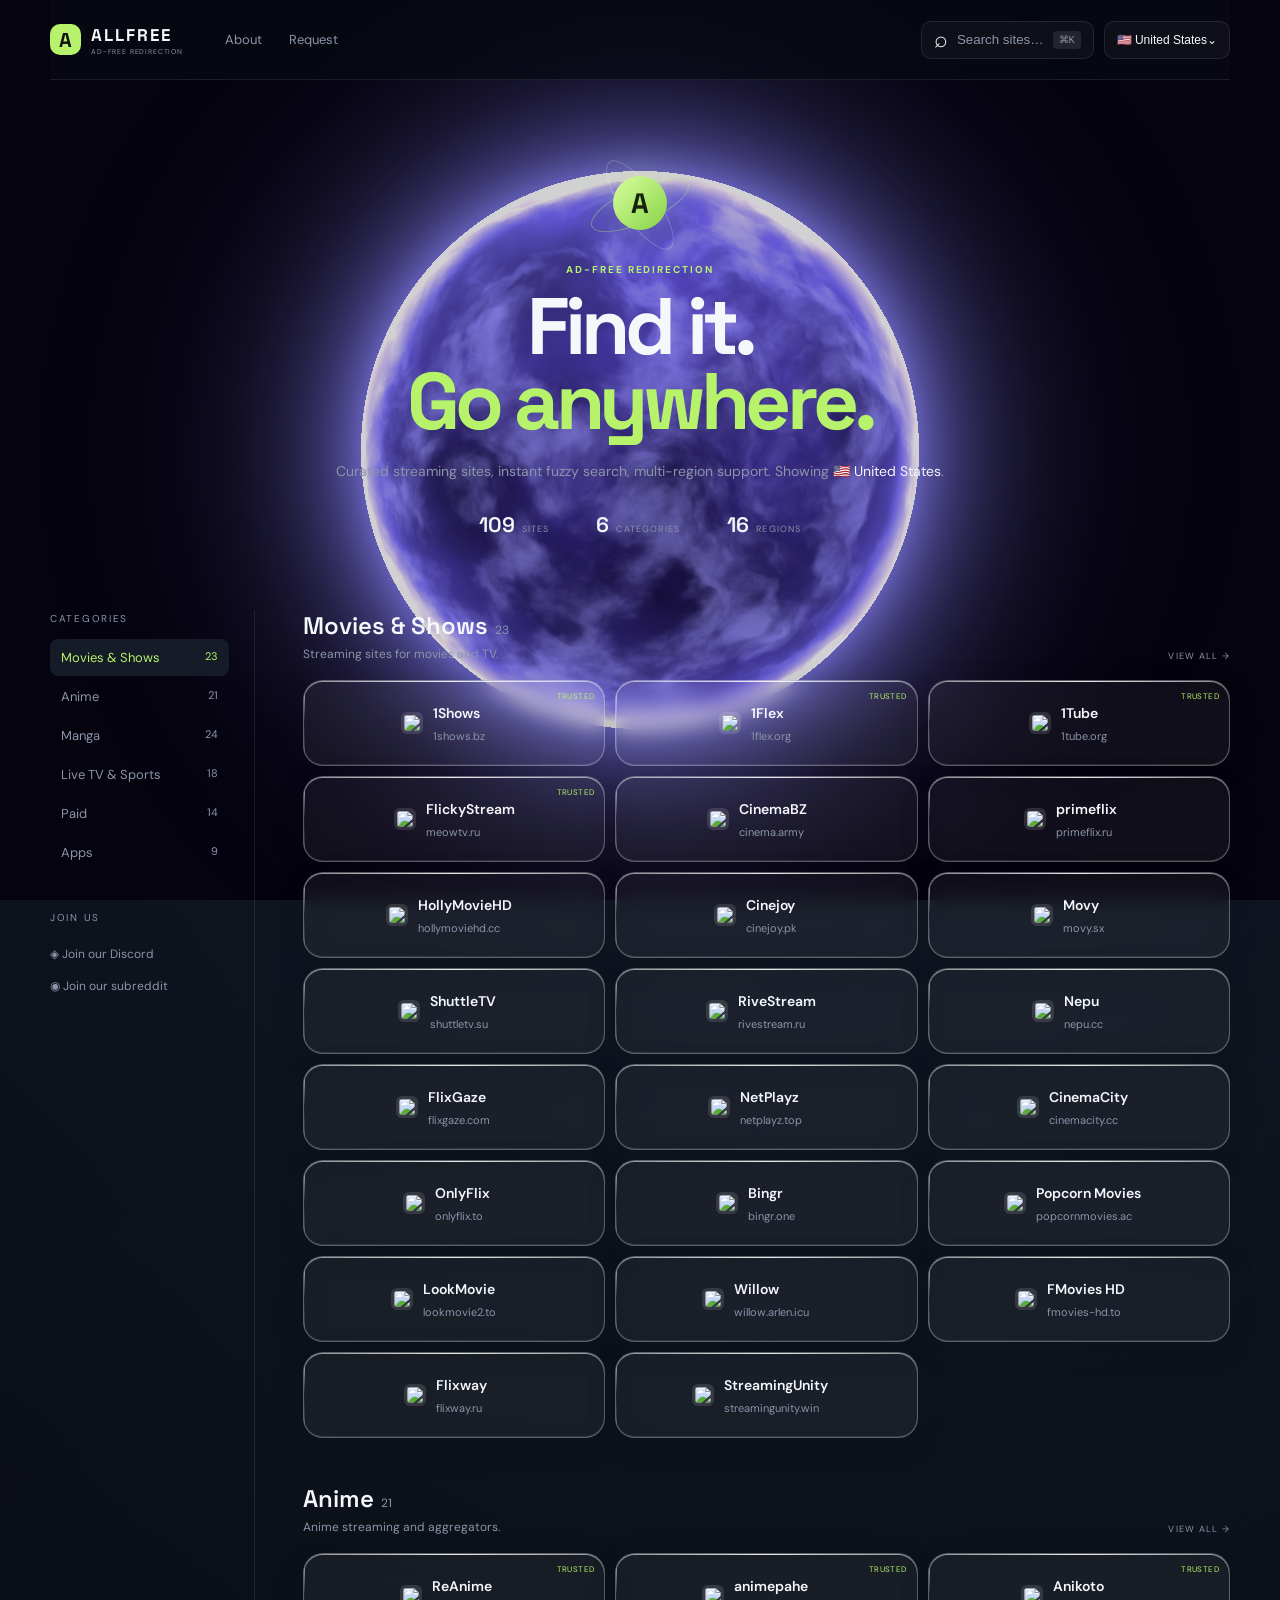
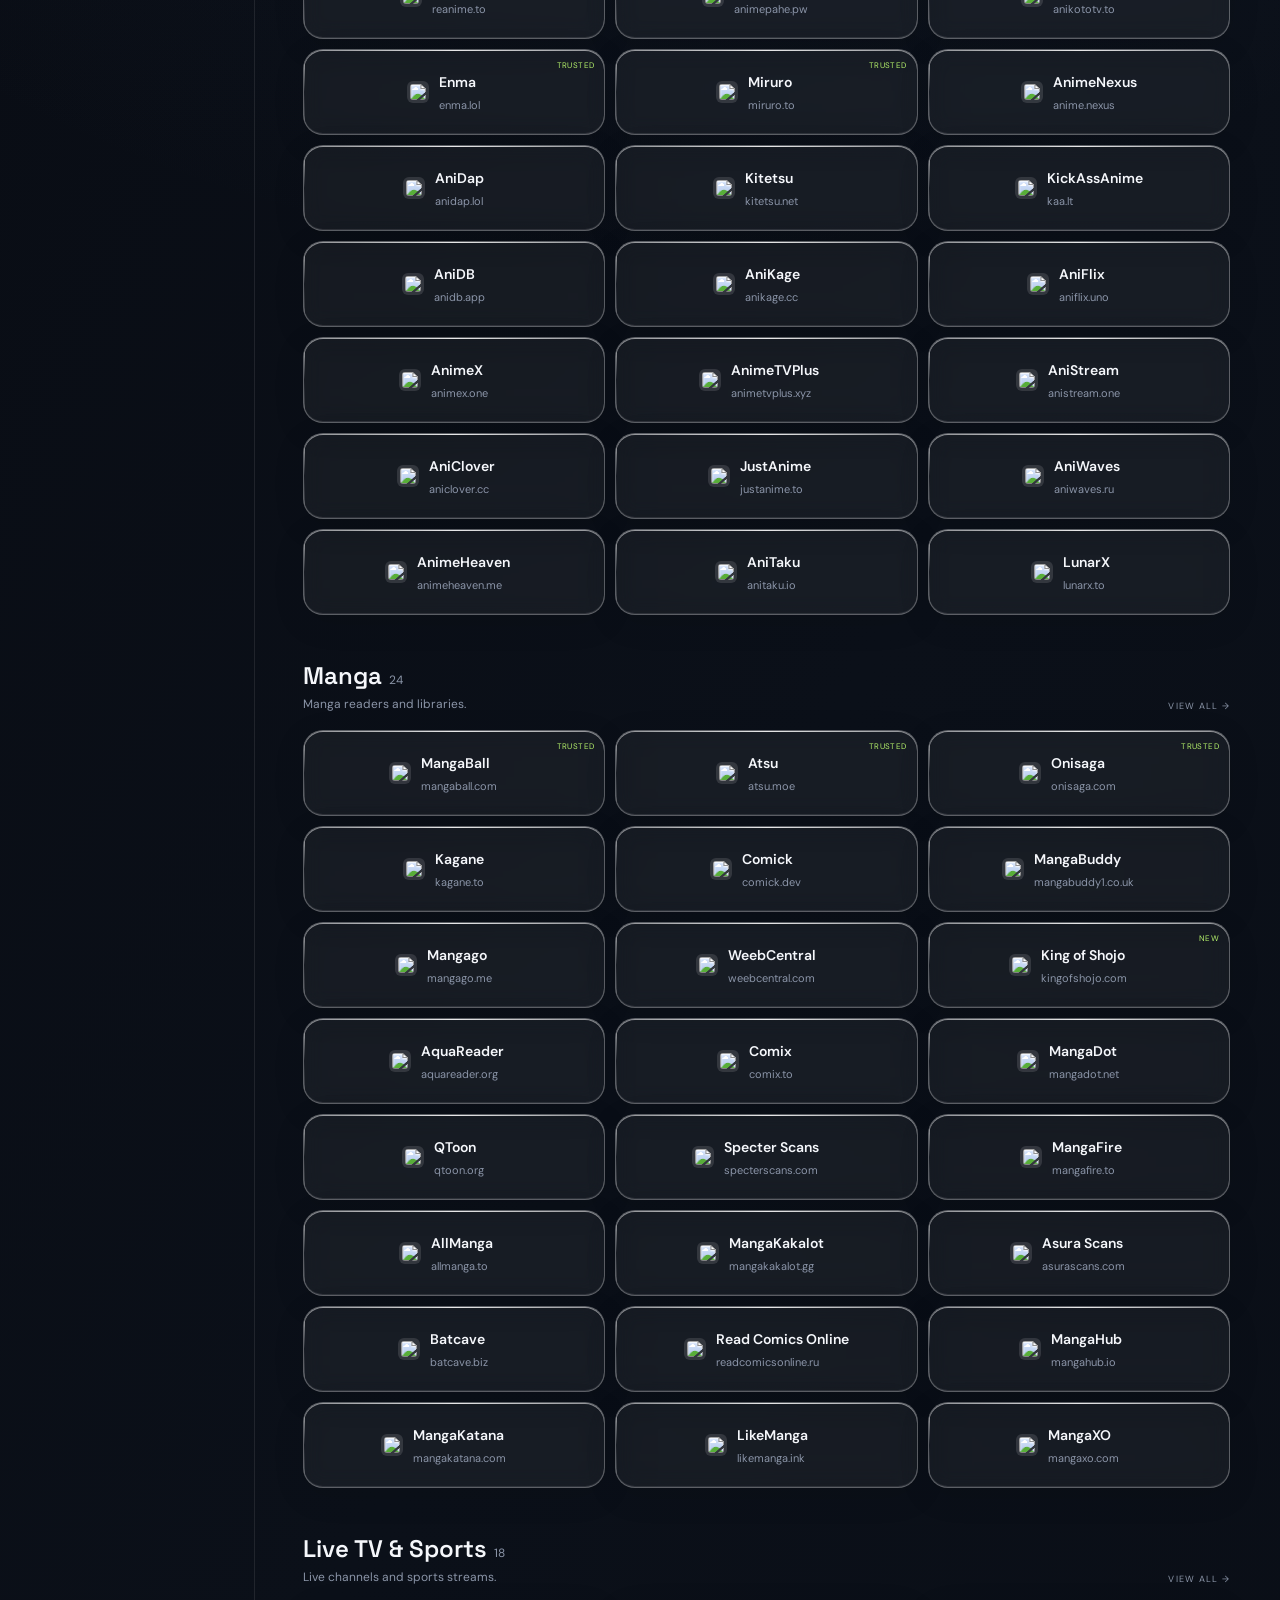
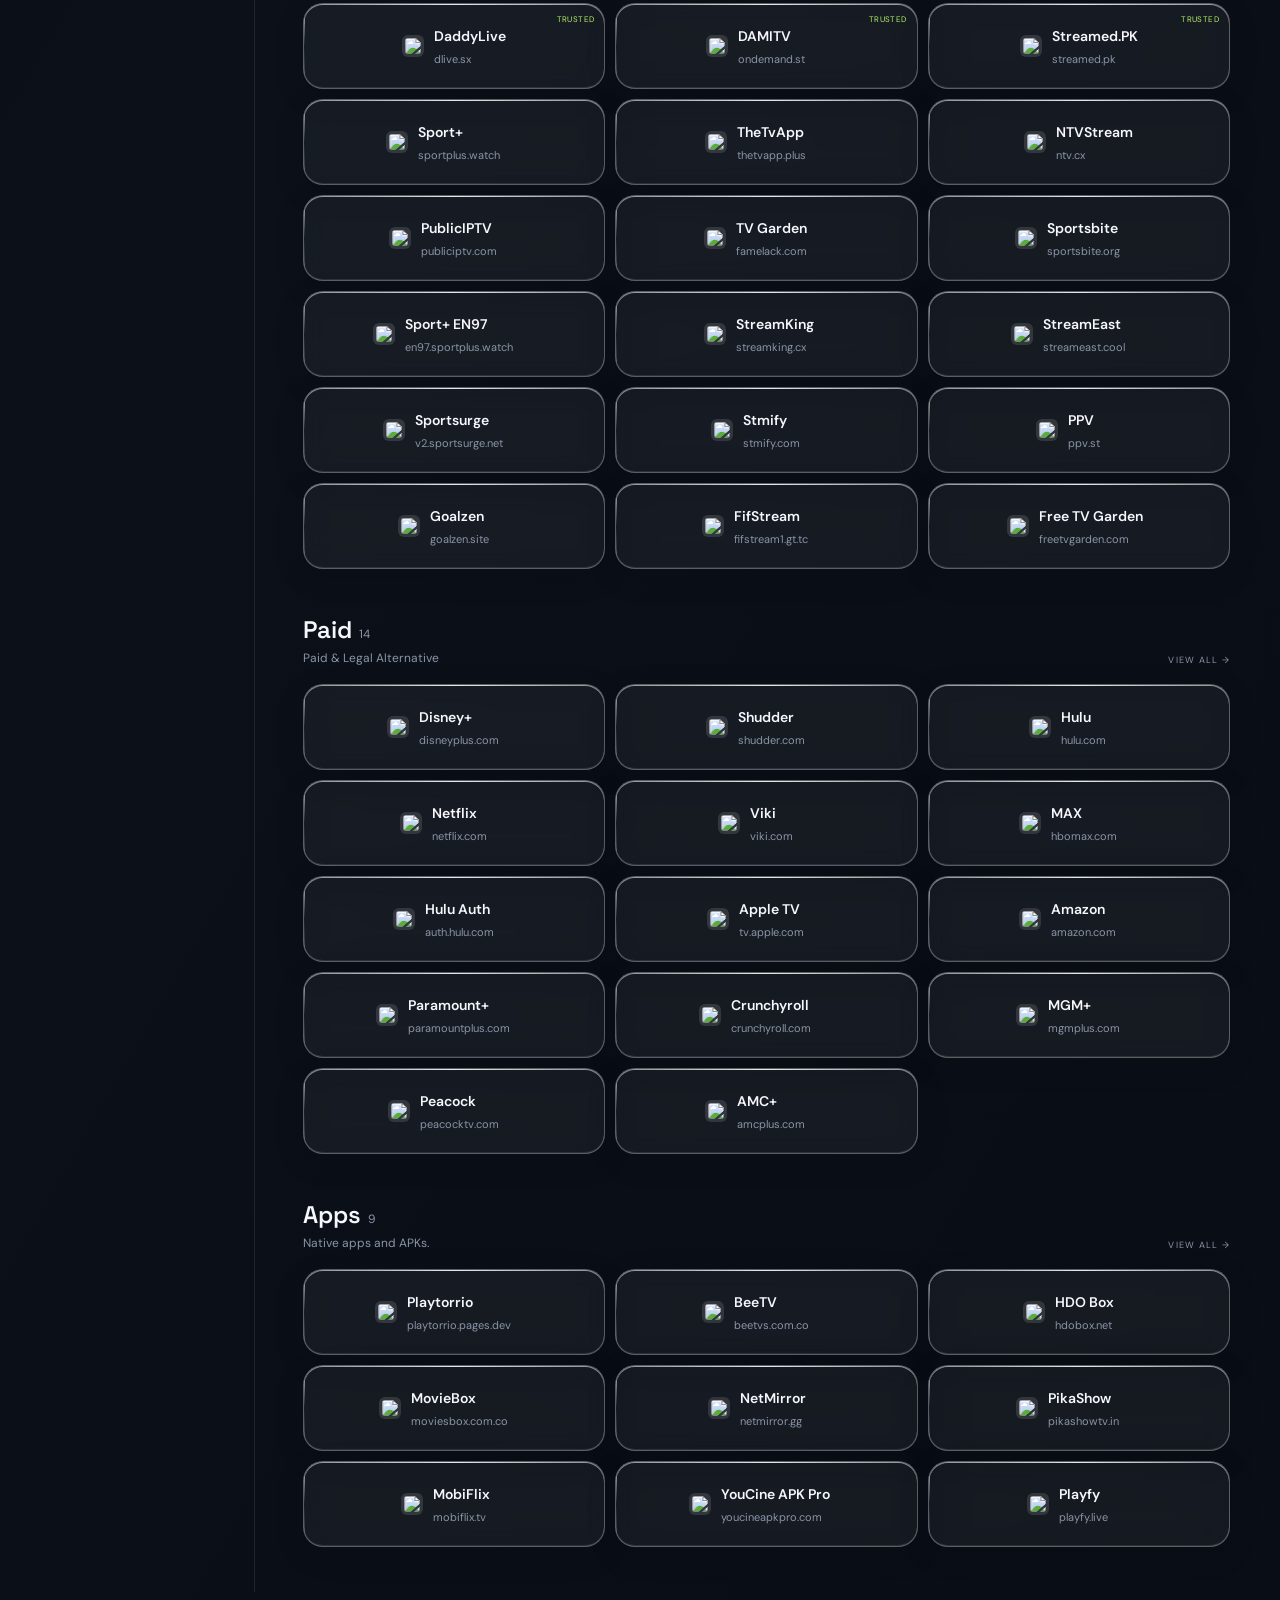
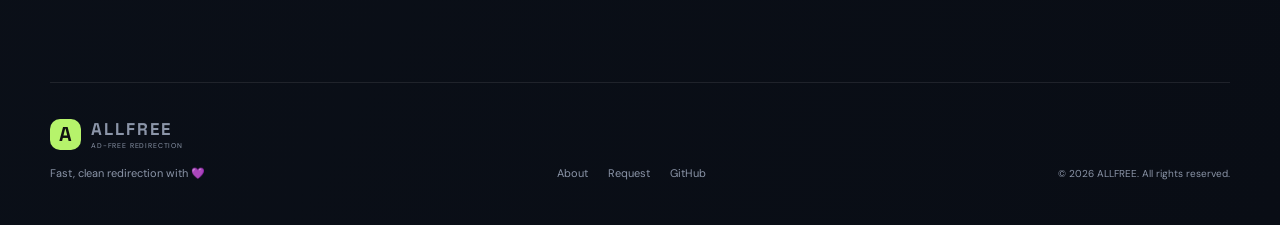
==== index.html @ 78c84e01 "Update totals after duplicate cleanup" ====
<!doctype html>
<html lang="en">
  <head>
    <meta charset="UTF-8" />
    <meta name="msvalidate.01" content="9EA5DC51A7426B33F94B8C0BFFFEE24A" />
    <meta name="viewport" content="width=device-width, initial-scale=1.0" />
    <meta name="description" content="ALLFREE — ad-free redirection to useful streaming and media sites." />
    <meta property="og:title" content="ALLFREE — Ad-Free Redirection" />
    <meta property="og:description" content="Fast, clean redirection without intrusive ads." />
    <meta property="og:type" content="website" />
    <meta property="og:image" content="social-preview.svg" />
    <meta name="twitter:card" content="summary_large_image" />
    <meta name="twitter:title" content="ALLFREE — Ad-Free Redirection" />
    <meta name="twitter:description" content="Fast, clean redirection without intrusive ads." />
    <meta name="twitter:image" content="social-preview.svg" />
    <link rel="icon" type="image/svg+xml" href="favicon.svg" />
    <title>ALLFREE — Ad-Free Redirection</title>
    <link rel="preconnect" href="https://fonts.googleapis.com" />
    <link rel="preconnect" href="https://fonts.gstatic.com" crossorigin />
    <link href="https://fonts.googleapis.com/css2?family=DM+Sans:wght@400;500;600;700&family=Space+Grotesk:wght@500;600;700&display=swap" rel="stylesheet" />
    <link rel="stylesheet" href="styles.css" />
    <link rel="stylesheet" href="glass.css" />
    <link rel="stylesheet" href="responsive.css" />
  </head>
  <body>
    <div class="mobile-energy-orb" aria-hidden="true"><canvas id="energyStars"></canvas><canvas id="energyShader"></canvas></div>
    <div class="ambient ambient-one"></div><div class="ambient ambient-two"></div>
    <header class="site-header shell">
      <a class="brand" href="#top" aria-label="ALLFREE home"><span class="brand-mark">A</span><span><strong>ALLFREE</strong><small>AD-FREE REDIRECTION</small></span></a>
      <nav class="main-nav" aria-label="Main navigation"><a href="about.html">About</a><a href="request.html">Request</a></nav>
      <div class="header-actions"><button class="search-trigger" id="searchTrigger" aria-label="Search"><span>⌕</span><span class="search-label">Search sites…</span><kbd>⌘K</kbd></button><button class="region" aria-label="Select region">🇺🇸 <span>United States</span>⌄</button><button class="menu-toggle" id="menuToggle" aria-label="Open menu">☰</button></div>
    </header>

    <main id="top" class="shell">
      <section class="hero">
        <div class="hero-art"><span class="orbit orbit-a"></span><span class="orbit orbit-b"></span><span class="planet">A</span></div>
        <p class="eyebrow">AD-FREE REDIRECTION</p>
        <h1>Find it.<br /><em>Go anywhere.</em></h1>
        <p class="hero-copy">Curated streaming sites, instant fuzzy search, multi-region support. Showing <span>🇺🇸 United States</span>.</p>
        <div class="stats"><div><strong>109</strong><span>SITES</span></div><div><strong>6</strong><span>CATEGORIES</span></div><div><strong>16</strong><span>REGIONS</span></div></div>
      </section>

      <section class="directory-layout">
        <aside class="sidebar"><p class="side-label">CATEGORIES</p><a class="category active" href="#movies"><span>Movies &amp; Shows</span><b>23</b></a><a class="category" href="#anime"><span>Anime</span><b>21</b></a><a class="category" href="#manga"><span>Manga</span><b>24</b></a><a class="category" href="#live"><span>Live TV &amp; Sports</span><b>18</b></a><a class="category" href="#paid"><span>Paid</span><b>14</b></a><a class="category" href="#apps"><span>Apps</span><b>9</b></a><p class="side-label join">JOIN US</p><a class="social" href="#">◈ Join our Discord</a><a class="social" href="#">◉ Join our subreddit</a></aside>
        <div class="content"><div class="mobile-filter"><button id="filterToggle">☰ Categories</button><button id="mobileSearch">⌕ Search</button></div><div id="sections"></div></div>
      </section>
    </main>

    <footer class="shell footer"><div><a class="brand" href="#top"><span class="brand-mark">A</span><span><strong>ALLFREE</strong><small>AD-FREE REDIRECTION</small></span></a><p>Fast, clean redirection with 💜</p></div><div class="footer-links"><a href="about.html">About</a><a href="request.html">Request</a><a href="https://github.com/kishan-ict">GitHub</a></div><small>© 2026 ALLFREE. All rights reserved.</small></footer>
    <div class="search-modal" id="searchModal" aria-hidden="true"><div class="search-box"><button class="close" id="closeSearch">×</button><label for="searchInput">Search the directory</label><input id="searchInput" placeholder="Try Netflix, anime, sports…" autocomplete="off" /><div id="searchResults"></div></div></div>
    <div class="about-modal" id="aboutModal" aria-hidden="true"><div class="about-card"><button class="close" id="closeAbout">×</button><p class="eyebrow">ABOUT ALLFREE</p><h2>Clean links.<br /><em>No distractions.</em></h2><p class="about-intro">ALLFREE is an ad-free redirection directory built to help people reach useful sites quickly and cleanly.</p><div class="team-label">THE TEAM</div><div class="team-member"><img src="https://aleropath.pages.dev/assets/kishan_patil_1783207176484-Dzjgoo0y.jpg" alt="Kishan M Patil" /><div><h3>KISHAN M PATIL</h3><p>Curator · Maintainer</p><span>Keeping ALLFREE simple, useful, and ad-free.</span></div></div></div></div>
    <script src="energy-orb.js"></script><script src="script.js"></script>
  </body>
</html>
---- styles.css ----
:root{--bg:#080b12;--panel:#10151f;--panel-2:#151b27;--text:#f5f7fb;--muted:#8b95a8;--line:rgba(255,255,255,.09);--accent:#b6f36b;--accent-2:#9de95c;--shadow:0 20px 50px rgba(0,0,0,.25)}*{box-sizing:border-box}html{scroll-behavior:smooth}body{margin:0;background:var(--bg);color:var(--text);font-family:'DM Sans',sans-serif;min-width:320px;background-image:radial-gradient(circle at 50% 10%,rgba(71,101,143,.14),transparent 30%),linear-gradient(120deg,#080b12,#0b1019 52%,#090d15)}body.light{--bg:#f3f5ef;--panel:#fff;--panel-2:#edf1e8;--text:#11161d;--muted:#68717c;--line:rgba(10,18,25,.1);background:var(--bg)}a{color:inherit;text-decoration:none}.shell{width:min(1180px,calc(100% - 48px));margin:auto}.site-header{height:80px;display:flex;align-items:center;gap:42px;border-bottom:1px solid var(--line)}.brand{display:flex;align-items:center;gap:10px;white-space:nowrap}.brand-mark{width:31px;height:31px;display:grid;place-items:center;background:var(--accent);color:#111;border-radius:10px;font:700 20px 'Space Grotesk'}.brand strong{display:block;font:700 17px 'Space Grotesk';letter-spacing:.12em}.brand small{display:block;color:var(--muted);font-size:7px;letter-spacing:.12em;margin-top:1px}.main-nav{display:flex;gap:27px;color:var(--muted);font-size:13px}.main-nav a:hover,.footer-links a:hover{color:var(--accent)}.header-actions{margin-left:auto;display:flex;align-items:center;gap:10px}.search-trigger,.region,.theme-toggle,.menu-toggle,.mobile-filter button{border:1px solid var(--line);background:rgba(255,255,255,.035);color:var(--text);border-radius:10px;height:38px;padding:0 12px;cursor:pointer}.search-trigger{display:flex;align-items:center;gap:9px;color:var(--muted)}.search-trigger span:first-child{font-size:23px;color:var(--text)}kbd{font-size:10px;background:var(--line);padding:3px 6px;border-radius:4px}.region{font-size:12px}.theme-toggle{font-size:19px}.menu-toggle{display:none;font-size:18px}.hero{text-align:center;padding:82px 0 72px;position:relative}.hero-art{height:80px;position:relative;width:120px;margin:0 auto 21px}.planet{position:absolute;inset:14px 33px;width:54px;height:54px;border-radius:50%;display:grid;place-items:center;font:700 28px 'Space Grotesk';color:#17220c;background:linear-gradient(135deg,#d9ff9d,#86d247);box-shadow:0 0 50px rgba(182,243,107,.25)}.orbit{position:absolute;border:1px solid rgba(182,243,107,.4);width:106px;height:36px;border-radius:50%;top:25px;left:7px;transform:rotate(-24deg)}.orbit-b{transform:rotate(55deg);border-color:rgba(255,255,255,.22)}.eyebrow{color:var(--accent);font-size:10px;letter-spacing:.19em;font-weight:700;margin:0 0 13px}.hero h1{font:700 clamp(45px,7vw,80px)/.94 'Space Grotesk';letter-spacing:-.06em;margin:0}.hero h1 em{color:var(--accent);font-style:normal}.hero-copy{color:var(--muted);font-size:14px;margin:23px auto 31px}.hero-copy span{color:var(--text)}.stats{display:flex;justify-content:center;gap:47px}.stats div{display:flex;align-items:baseline;gap:7px}.stats strong{font:600 21px 'Space Grotesk'}.stats span{color:var(--muted);font-size:9px;letter-spacing:.13em}.directory-layout{display:grid;grid-template-columns:205px 1fr;gap:48px;padding-bottom:90px}.sidebar{border-right:1px solid var(--line);padding-right:25px}.side-label{color:var(--muted);font-size:10px;letter-spacing:.17em;margin:2px 0 14px}.category{display:flex;justify-content:space-between;color:var(--muted);font-size:13px;padding:10px 11px;border-radius:8px;margin:2px 0}.category b{font-size:11px;font-weight:400}.category:hover,.category.active{background:var(--panel-2);color:var(--text)}.category.active{color:var(--accent)}.join{margin-top:40px}.social{display:block;color:var(--muted);font-size:12px;padding:8px 0}.social:hover{color:var(--accent)}.section{margin-bottom:45px;scroll-margin-top:90px}.section-head{display:flex;justify-content:space-between;align-items:end;margin-bottom:18px}.section h2{font:600 24px 'Space Grotesk';margin:0}.section h2 span{color:var(--muted);font:400 12px 'DM Sans';margin-left:7px}.section-desc{color:var(--muted);font-size:12px;margin:5px 0 0}.section-head:after{content:'VIEW ALL  →';color:var(--muted);font-size:9px;letter-spacing:.14em}.cards{display:grid;grid-template-columns:repeat(3,1fr);gap:10px}.card{position:relative;background:linear-gradient(135deg,var(--panel),rgba(16,21,31,.72));border:1px solid var(--line);border-radius:11px;padding:15px 14px;min-height:77px;transition:.2s;box-shadow:var(--shadow)}.card:hover{transform:translateY(-3px);border-color:rgba(182,243,107,.4)}.card-name{display:block;font-weight:600;font-size:14px;margin-bottom:7px}.card-url{color:var(--muted);font-size:11px;white-space:nowrap;overflow:hidden;text-overflow:ellipsis;display:block;padding-right:10px}.badge{position:absolute;right:10px;top:10px;font-size:8px;color:var(--accent);letter-spacing:.05em}.mobile-filter{display:none}.footer{border-top:1px solid var(--line);padding:35px 0 45px;display:flex;align-items:end;justify-content:space-between;color:var(--muted);font-size:11px}.footer p{margin:16px 0 0}.footer-links{display:flex;gap:20px}.footer>small{font-size:10px}.search-modal{position:fixed;inset:0;background:rgba(3,6,10,.75);backdrop-filter:blur(10px);display:none;place-items:start center;padding-top:15vh;z-index:10}.search-modal.open{display:grid}.search-box{width:min(560px,calc(100% - 32px));background:var(--panel);border:1px solid var(--line);border-radius:16px;padding:28px;position:relative;box-shadow:0 30px 90px #000}.search-box label{display:block;font:600 18px 'Space Grotesk';margin-bottom:14px}.search-box input{width:100%;background:var(--panel-2);border:1px solid var(--line);border-radius:8px;padding:14px;color:var(--text);font:inherit;outline:none}.close{position:absolute;right:15px;top:12px;background:none;border:0;color:var(--muted);font-size:25px;cursor:pointer}.result{padding:12px 3px;border-bottom:1px solid var(--line);font-size:13px}.result small{display:block;color:var(--muted);font-size:10px;margin-top:4px}
@media(max-width:850px){.site-header{gap:14px}.main-nav{display:none}.menu-toggle{display:block}.region span{display:none}.directory-layout{grid-template-columns:1fr;gap:18px}.sidebar{display:none}.sidebar.open{display:block;border:0;padding:15px;background:var(--panel);border-radius:12px}.mobile-filter{display:flex;gap:8px;margin-bottom:22px}.mobile-filter button{height:40px}.content{min-width:0}.cards{grid-template-columns:repeat(2,1fr)}}@media(max-width:560px){.shell{width:min(100% - 28px,1180px)}.site-header{height:68px}.brand small{font-size:6px}.search-label,kbd{display:none}.search-trigger{padding:0 10px}.hero{padding:61px 0 54px}.hero h1{font-size:50px}.hero-copy{font-size:13px;line-height:1.5;padding:0 16px}.stats{gap:20px}.stats div{display:block}.stats strong{display:block;font-size:19px}.stats span{font-size:8px}.section{margin-bottom:36px}.section h2{font-size:20px}.section-head:after{font-size:8px}.cards{grid-template-columns:1fr 1fr;gap:8px}.card{min-height:74px;padding:13px 11px}.card-name{font-size:13px}.card-url{font-size:10px}.footer{display:block}.footer-links{margin:25px 0}.footer>small{display:block}.region{display:none}}
.desktop-override-grid{display:none}.mobile-energy-orb{display:block;position:fixed;inset:0;z-index:-1;background:#05030e;overflow:hidden;pointer-events:none}.mobile-energy-orb canvas{position:absolute;inset:0;width:100%;height:100%;display:block}.mobile-energy-orb #energyShader{opacity:.82;filter:brightness(1.05)}
@media(max-width:560px){.mobile-energy-orb{display:block;position:fixed;inset:0;z-index:-1;background:#05030e;overflow:hidden;pointer-events:none}.mobile-energy-orb canvas{position:absolute;inset:0;width:100%;height:100%;display:block}.mobile-energy-orb #energyShader{opacity:.82;filter:brightness(1.05)}body{background:transparent}.site-header,.hero,.directory-layout,.footer{position:relative}.card{background:rgba(255,255,255,.05);backdrop-filter:blur(10px);-webkit-backdrop-filter:blur(10px);border-radius:20px;border:1px solid rgba(255,255,255,.3);box-shadow:0 8px 32px rgba(0,0,0,.1),inset 0 1px 0 rgba(255,255,255,.5),inset 0 -1px 0 rgba(255,255,255,.1);overflow:hidden}.card::before{content:'';position:absolute;top:0;left:0;right:0;height:1px;background:linear-gradient(90deg,transparent,rgba(255,255,255,.8),transparent)}.card::after{content:'';position:absolute;top:0;left:0;width:1px;height:100%;background:linear-gradient(180deg,rgba(255,255,255,.8),transparent,rgba(255,255,255,.3))}}
@media(max-width:560px){.card{background:linear-gradient(135deg,var(--panel),rgba(16,21,31,.72));backdrop-filter:none;-webkit-backdrop-filter:none;border-radius:11px;border:1px solid var(--line);box-shadow:var(--shadow)}.card::before,.card::after{content:none}}
---- glass.css ----
/* Liquid-glass treatment for every directory link card. */
.card{background:rgba(255,255,255,.05);backdrop-filter:blur(10px);-webkit-backdrop-filter:blur(10px);border-radius:20px;border:1px solid rgba(255,255,255,.3);box-shadow:0 8px 32px rgba(0,0,0,.1),inset 0 1px 0 rgba(255,255,255,.5),inset 0 -1px 0 rgba(255,255,255,.1),inset 0 0 0 rgba(255,255,255,0);position:relative;overflow:hidden}
.card::before{content:'';position:absolute;top:0;left:0;right:0;height:1px;background:linear-gradient(90deg,transparent,rgba(255,255,255,.8),transparent)}
.card::after{content:'';position:absolute;top:0;left:0;width:1px;height:100%;background:linear-gradient(180deg,rgba(255,255,255,.8),transparent,rgba(255,255,255,.3))}
.site-icon{display:none;width:22px;height:22px;object-fit:contain;border-radius:6px;background:rgba(255,255,255,.12);padding:3px;flex:none}.site-icon.loaded{display:block}.card-copy{min-width:0}.card:has(.site-icon.loaded){flex-direction:row;align-items:center;gap:10px}.card:has(.site-icon.loaded) .card-url{padding-right:22px}
@media(max-width:560px){.site-icon{width:30px;height:30px;border-radius:8px;padding:5px}.card:has(.site-icon.loaded){gap:12px}}
---- responsive.css ----
/* Responsive/app-like polish. */
html,body{overflow-x:hidden}.card-copy,.section-head,.hero-copy{min-width:0;overflow-wrap:anywhere}.card-url{max-width:100%}
.site-header{position:sticky;top:0;z-index:6;background:rgba(8,11,18,.72);backdrop-filter:blur(18px);-webkit-backdrop-filter:blur(18px)}
.hero,.directory-layout,.footer{isolation:isolate}
.card{min-height:86px;display:flex;flex-direction:column;justify-content:center}
.about-page{padding:84px 0 70px}.about-hero{max-width:720px;padding:30px 0 55px}.about-hero h1{font:700 clamp(48px,7vw,82px)/.94 'Space Grotesk';letter-spacing:-.06em;margin:0}.about-hero h1 em{color:var(--accent);font-style:normal}.about-hero>p:last-child{max-width:570px;color:var(--muted);font-size:16px;line-height:1.7;margin-top:25px}.about-grid{display:grid;grid-template-columns:repeat(2,1fr);gap:14px}.glass-card{position:relative;overflow:hidden}.about-detail{padding:28px;min-height:210px}.about-number{color:var(--accent);font:600 13px 'Space Grotesk'}.about-detail h2{font:600 25px 'Space Grotesk';margin:38px 0 10px}.about-detail p{color:var(--muted);line-height:1.65;font-size:13px;margin:0}.team-section{padding:65px 0 10px;max-width:720px}.team-member{display:flex;align-items:center;gap:18px;padding:18px}.team-member img{width:88px;height:88px;border-radius:20px;object-fit:cover;border:1px solid rgba(255,255,255,.35)}.team-member h3{font:700 19px 'Space Grotesk';margin:0 0 5px}.team-member p{color:var(--accent);font-size:12px;margin:0 0 8px}.team-member span{color:var(--muted);font-size:12px;line-height:1.5}
.about-modal{position:fixed;inset:0;z-index:20;display:none;place-items:center;padding:20px;background:rgba(1,5,10,.78);backdrop-filter:blur(18px);-webkit-backdrop-filter:blur(18px)}.about-modal.open{display:grid}.about-card{width:min(560px,100%);position:relative;padding:38px;border:1px solid rgba(255,255,255,.24);border-radius:28px;background:rgba(14,22,31,.78);box-shadow:0 30px 100px rgba(0,0,0,.5)}.about-card h2{font:700 clamp(32px,5vw,54px)/.98 'Space Grotesk';letter-spacing:-.05em;margin:0}.about-card h2 em{color:var(--accent);font-style:normal}.about-intro{max-width:420px;color:var(--muted);line-height:1.6;font-size:14px;margin:20px 0 28px}.team-label{color:var(--muted);font-size:10px;letter-spacing:.18em;margin-bottom:12px}.team-member{display:flex;align-items:center;gap:16px;padding:14px;border:1px solid rgba(255,255,255,.16);border-radius:18px;background:rgba(255,255,255,.06)}.team-member img{width:68px;height:68px;border-radius:16px;object-fit:cover;border:1px solid rgba(255,255,255,.35)}.team-member h3{font:700 17px 'Space Grotesk';margin:0 0 5px}.team-member p{color:var(--accent);font-size:12px;margin:0 0 7px}.team-member span{color:var(--muted);font-size:11px}.about-card .close{right:18px;top:14px}
@media(max-width:850px){.shell{width:min(100% - 32px,720px)}.site-header{height:72px}.hero{padding:56px 0 48px}.directory-layout{padding-bottom:56px}.section{scroll-margin-top:88px}.category{min-height:44px;align-items:center}.social{min-height:42px;display:flex;align-items:center}.mobile-filter{position:sticky;top:72px;z-index:4;padding:8px 0;background:rgba(8,11,18,.55);backdrop-filter:blur(14px);-webkit-backdrop-filter:blur(14px)}.mobile-filter button{flex:1;font-weight:600}.cards{grid-template-columns:repeat(2,minmax(0,1fr))}}
@media(max-width:560px){.shell{width:calc(100% - 24px)}.site-header{height:64px;gap:8px}.brand{gap:8px}.brand strong{font-size:15px}.header-actions{gap:6px}.search-trigger,.menu-toggle{height:40px;padding:0 10px}.hero{padding:46px 0 42px}.hero-art{transform:scale(.86);margin-bottom:12px}.hero h1{font-size:clamp(43px,14vw,58px)}.hero-copy{max-width:330px}.stats{gap:16px}.stats strong{font-size:18px}.directory-layout{padding-bottom:42px}.section-head{margin-bottom:14px}.section-head:after{display:none}.section h2{font-size:21px}.section-desc{font-size:11px}.cards{grid-template-columns:1fr;gap:10px}.card{min-height:74px;padding:15px 14px;border-radius:18px}.card-name{font-size:14px;white-space:normal}.card-url{font-size:11px}.footer{padding:28px 0 36px}.footer-links{gap:16px;flex-wrap:wrap}.main-nav.mobile-open{top:64px;left:12px;right:12px}.main-nav.mobile-open a{min-height:46px;display:flex;align-items:center}.search-modal{padding-top:10vh}.search-box{padding:24px 18px;border-radius:20px}.about-page{padding-top:42px}.about-hero h1{font-size:clamp(42px,13vw,54px)}.about-hero>p:last-child{font-size:13px;line-height:1.6}.about-grid{gap:10px}.team-member{gap:12px;padding:14px}.team-member img{width:64px;height:64px}.team-member h3{font-size:15px}.team-member span{font-size:11px}}
@media(max-width:560px){.about-page{padding:52px 0 40px}.about-hero{padding:15px 0 38px}.about-hero h1{font-size:50px}.about-hero>p:last-child{font-size:14px}.about-grid{grid-template-columns:1fr}.about-detail{min-height:0;padding:23px}.about-detail h2{margin-top:28px}.team-section{padding-top:44px}.team-member{align-items:flex-start}.team-member img{width:70px;height:70px;border-radius:16px}}


.request-page{padding:84px 0 90px;display:grid;grid-template-columns:1fr minmax(360px,520px);gap:70px;align-items:start}.request-hero h1{font:700 clamp(48px,7vw,82px)/.94 'Space Grotesk';letter-spacing:-.06em;margin:0}.request-hero h1 em{color:var(--accent);font-style:normal}.request-hero>p:last-child{color:var(--muted);font-size:16px;line-height:1.7;max-width:420px;margin-top:24px}.request-form{padding:26px;display:grid;gap:17px}.request-form label{display:grid;gap:7px;color:var(--muted);font-size:11px;letter-spacing:.04em}.request-form input,.request-form select,.request-form textarea{width:100%;border:1px solid var(--line);border-radius:10px;background:rgba(255,255,255,.06);color:var(--text);font:inherit;font-size:13px;padding:13px;outline:none}.request-form textarea{resize:vertical}.request-form input:focus,.request-form select:focus,.request-form textarea:focus{border-color:var(--accent)}.request-submit{border:0;border-radius:12px;background:var(--accent);color:#111;font-weight:700;padding:14px;cursor:pointer;font-family:inherit}.request-submit span{margin-left:8px}.request-status{color:var(--accent);font-size:12px;margin:0;min-height:18px}@media(max-width:700px){.request-page{display:block;padding:52px 0 46px}.request-hero{padding-bottom:30px}.request-hero h1{font-size:52px}.request-hero>p:last-child{font-size:14px}.request-form{padding:18px}.request-form input,.request-form select,.request-form textarea{font-size:16px}}

.request-form select{color-scheme:dark}.request-form select option{background:#10131d;color:#f4f7ff}

@media(max-width:560px){html,body{overscroll-behavior-y:none}.site-header{box-shadow:none}.main-nav.mobile-open{display:flex;position:fixed;top:64px;left:12px;right:12px;z-index:30;flex-direction:column;gap:0;padding:8px;background:rgba(8,11,18,.96);border:1px solid rgba(255,255,255,.12);border-radius:16px;box-shadow:0 18px 45px rgba(0,0,0,.38);backdrop-filter:blur(18px);-webkit-backdrop-filter:blur(18px)}.main-nav.mobile-open a{min-height:46px;display:flex;align-items:center;padding:0 14px;border-radius:10px}.main-nav.mobile-open a:hover{background:rgba(255,255,255,.08);color:var(--accent)}}

@media(max-width:560px){html,body{overflow-x:hidden;overflow-y:auto;overscroll-behavior-y:auto;touch-action:pan-y;-webkit-overflow-scrolling:touch}.mobile-energy-orb{touch-action:none}}
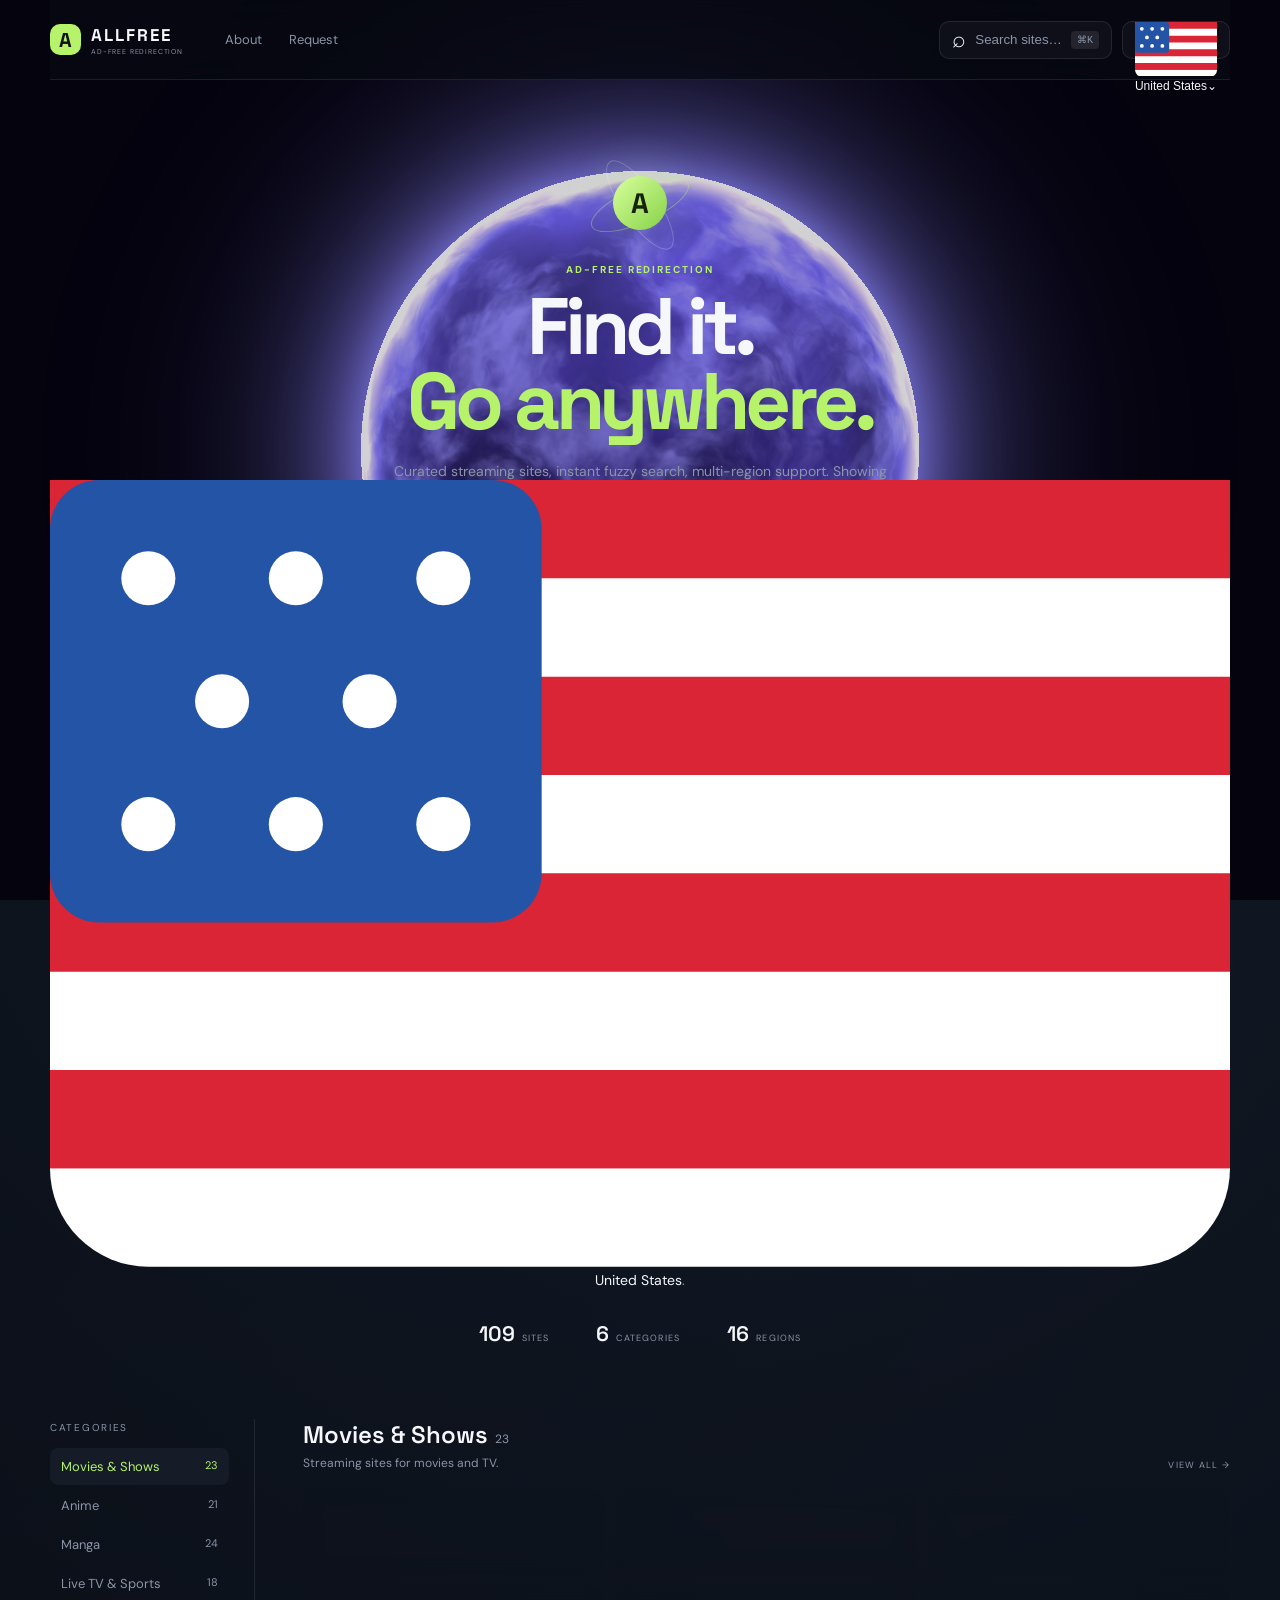
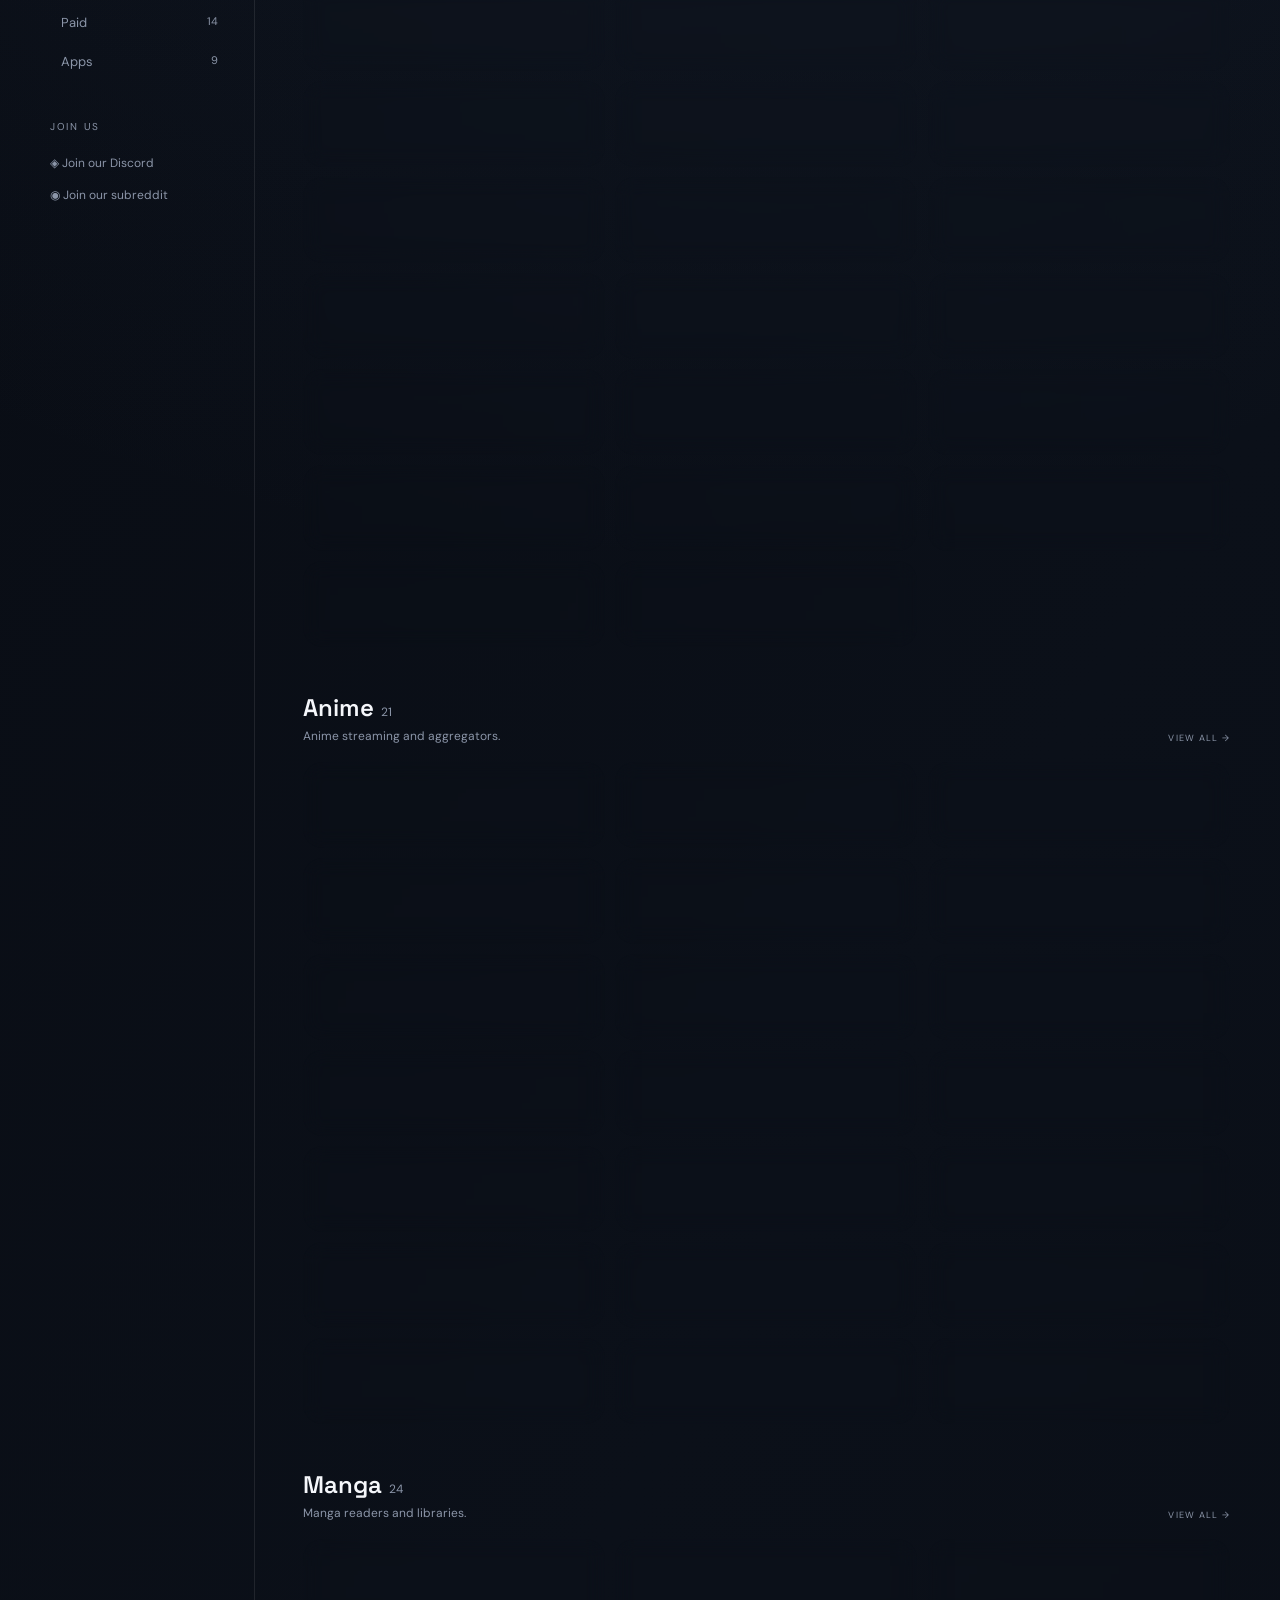
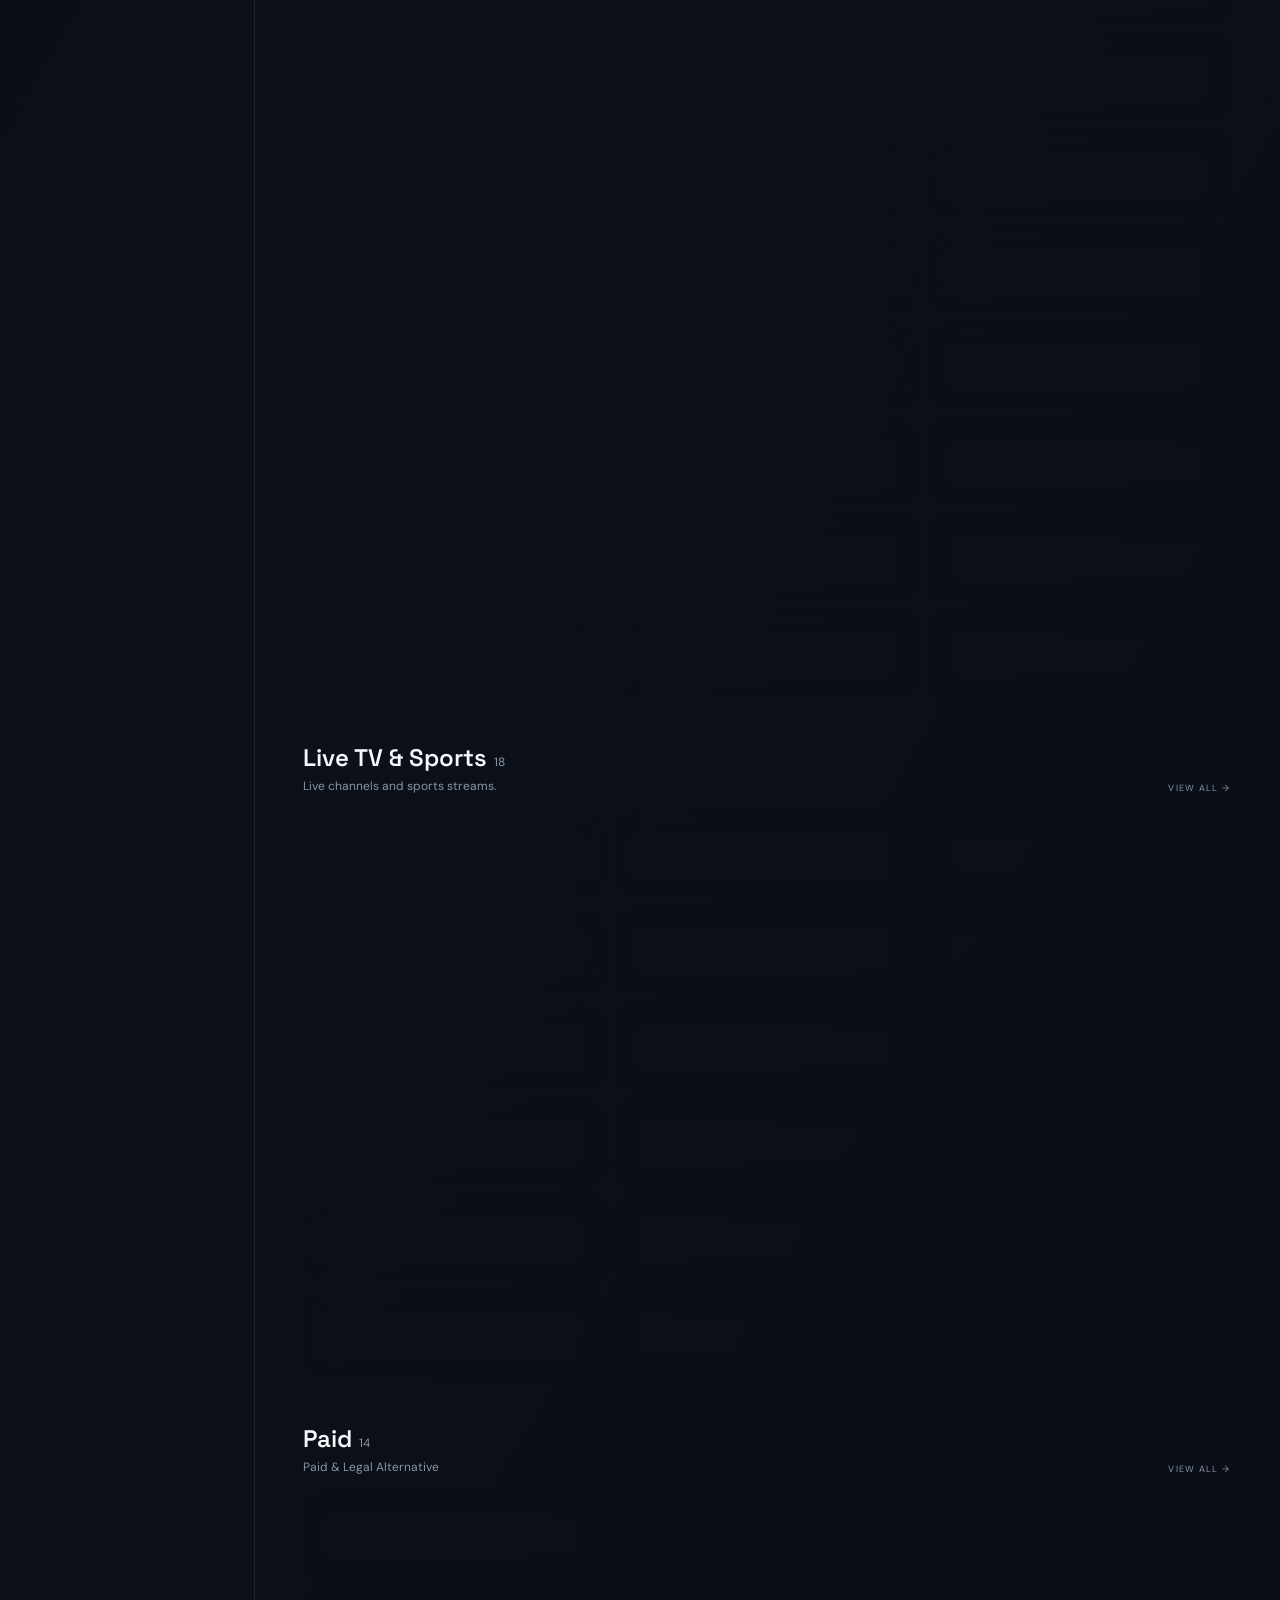
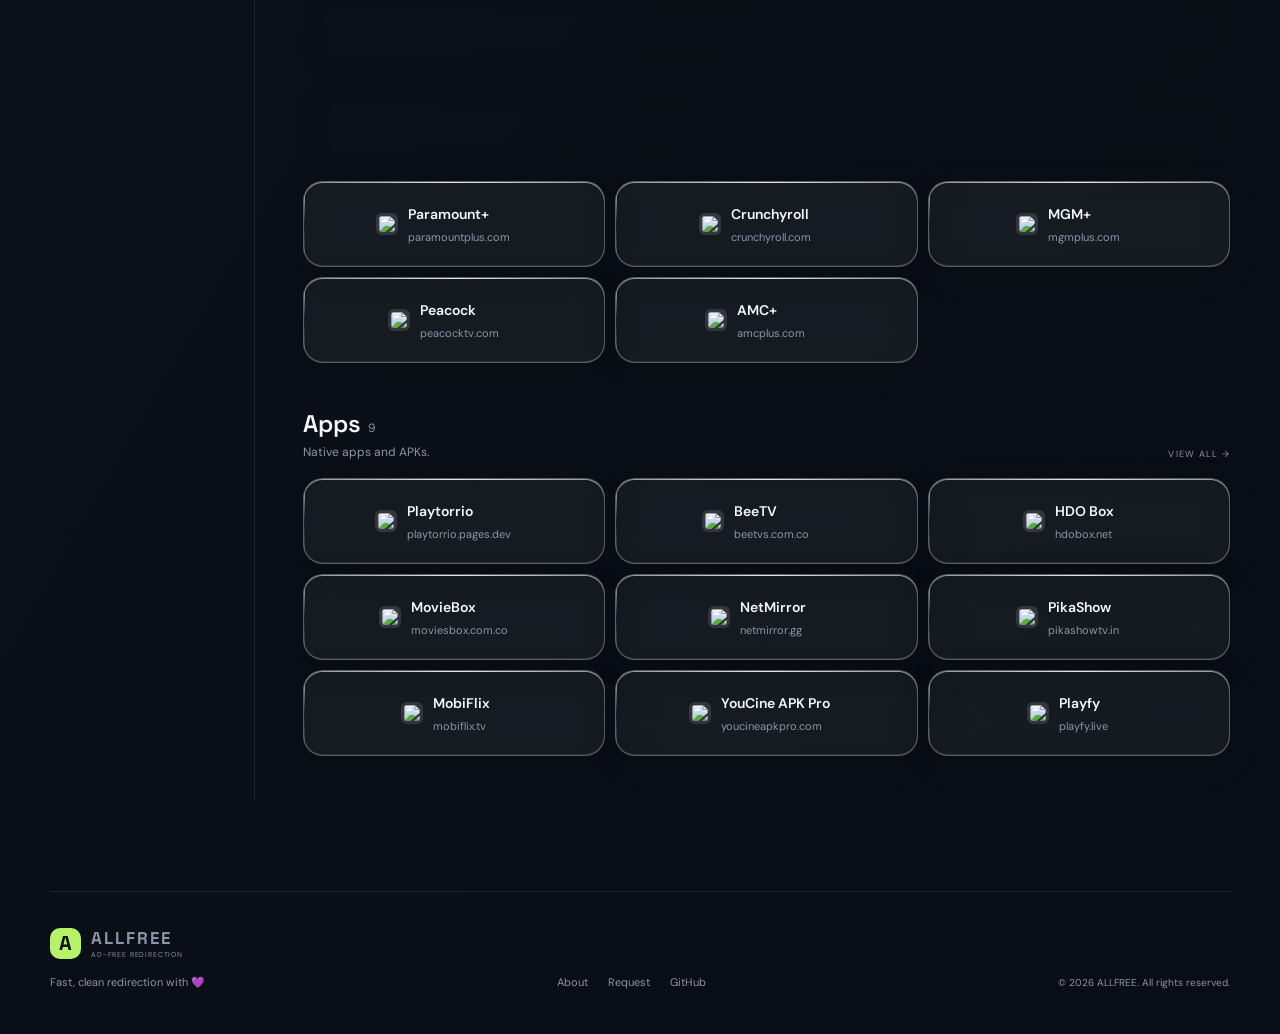
==== commit 92f59f15: "Fix visible US flag in desktop header" ====
--- a/index.html
+++ b/index.html
@@ -28,7 +28,7 @@
     <header class="site-header shell">
       <a class="brand" href="#top" aria-label="ALLFREE home"><span class="brand-mark">A</span><span><strong>ALLFREE</strong><small>AD-FREE REDIRECTION</small></span></a>
       <nav class="main-nav" aria-label="Main navigation"><a href="about.html">About</a><a href="request.html">Request</a></nav>
-      <div class="header-actions"><button class="search-trigger" id="searchTrigger" aria-label="Search"><span>⌕</span><span class="search-label">Search sites…</span><kbd>⌘K</kbd></button><button class="region" aria-label="Select region">🇺🇸 <span>United States</span>⌄</button><button class="menu-toggle" id="menuToggle" aria-label="Open menu">☰</button></div>
+      <div class="header-actions"><button class="search-trigger" id="searchTrigger" aria-label="Search"><span>⌕</span><span class="search-label">Search sites…</span><kbd>⌘K</kbd></button><button class="region" aria-label="Select region"><span class="us-flag" aria-hidden="true"><svg viewBox="0 0 24 16" role="img"><rect width="24" height="16" rx="2" fill="#fff"/><path fill="#d92535" d="M0 0h24v2H0zm0 4h24v2H0zm0 4h24v2H0zm0 4h24v2H0z"/><path fill="#d92535" d="M0 12h24v2H0zm0 4h24v0H0z"/><rect width="10" height="9" rx="1" fill="#2454a6"/><g fill="#fff"><circle cx="2" cy="2" r=".55"/><circle cx="5" cy="2" r=".55"/><circle cx="8" cy="2" r=".55"/><circle cx="3.5" cy="4.5" r=".55"/><circle cx="6.5" cy="4.5" r=".55"/><circle cx="2" cy="7" r=".55"/><circle cx="5" cy="7" r=".55"/><circle cx="8" cy="7" r=".55"/></g></svg></span><span>United States</span>⌄</button><button class="menu-toggle" id="menuToggle" aria-label="Open menu">☰</button></div>
     </header>
 
     <main id="top" class="shell">
@@ -36,7 +36,7 @@
         <div class="hero-art"><span class="orbit orbit-a"></span><span class="orbit orbit-b"></span><span class="planet">A</span></div>
         <p class="eyebrow">AD-FREE REDIRECTION</p>
         <h1>Find it.<br /><em>Go anywhere.</em></h1>
-        <p class="hero-copy">Curated streaming sites, instant fuzzy search, multi-region support. Showing <span>🇺🇸 United States</span>.</p>
+        <p class="hero-copy">Curated streaming sites, instant fuzzy search, multi-region support. Showing <span><span class="us-flag" aria-hidden="true"><svg viewBox="0 0 24 16" role="img"><rect width="24" height="16" rx="2" fill="#fff"/><path fill="#d92535" d="M0 0h24v2H0zm0 4h24v2H0zm0 4h24v2H0zm0 4h24v2H0z"/><path fill="#d92535" d="M0 12h24v2H0zm0 4h24v0H0z"/><rect width="10" height="9" rx="1" fill="#2454a6"/><g fill="#fff"><circle cx="2" cy="2" r=".55"/><circle cx="5" cy="2" r=".55"/><circle cx="8" cy="2" r=".55"/><circle cx="3.5" cy="4.5" r=".55"/><circle cx="6.5" cy="4.5" r=".55"/><circle cx="2" cy="7" r=".55"/><circle cx="5" cy="7" r=".55"/><circle cx="8" cy="7" r=".55"/></g></svg></span> United States</span>.</p>
         <div class="stats"><div><strong>109</strong><span>SITES</span></div><div><strong>6</strong><span>CATEGORIES</span></div><div><strong>16</strong><span>REGIONS</span></div></div>
       </section>
 
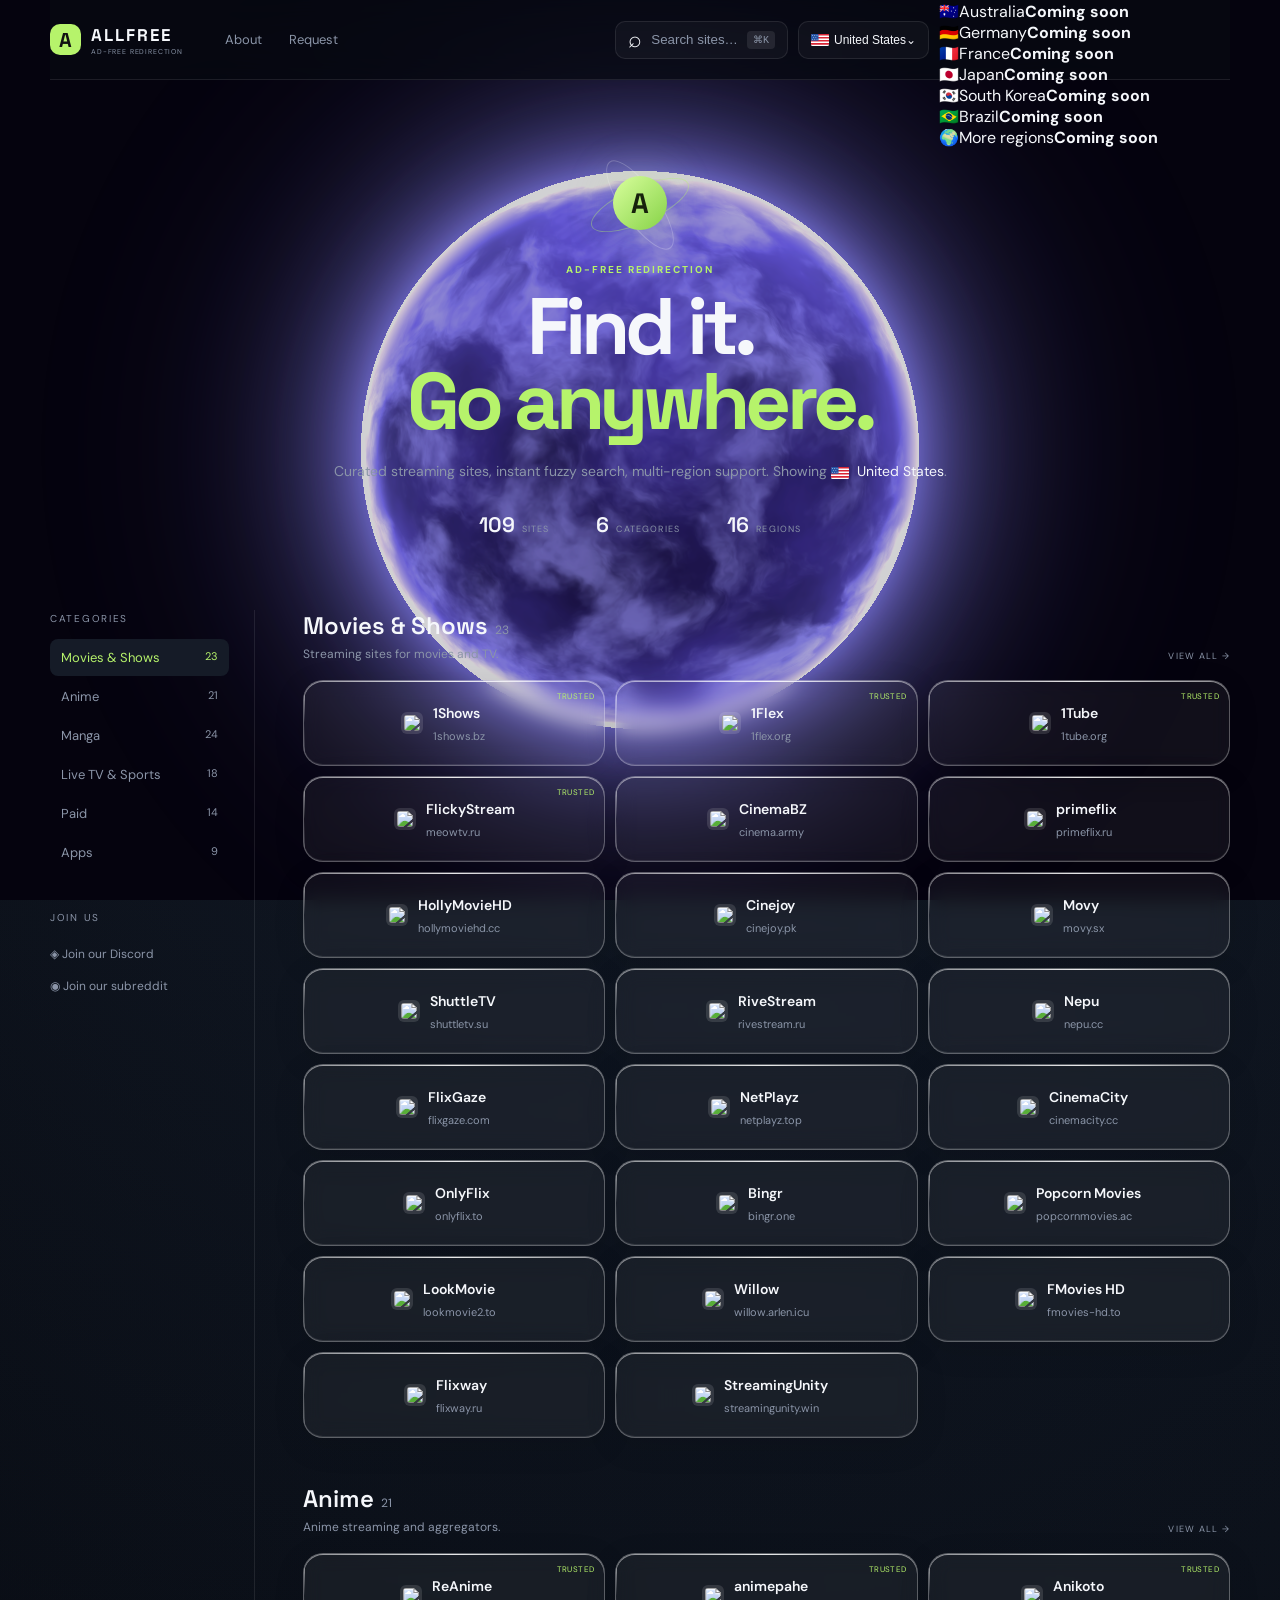
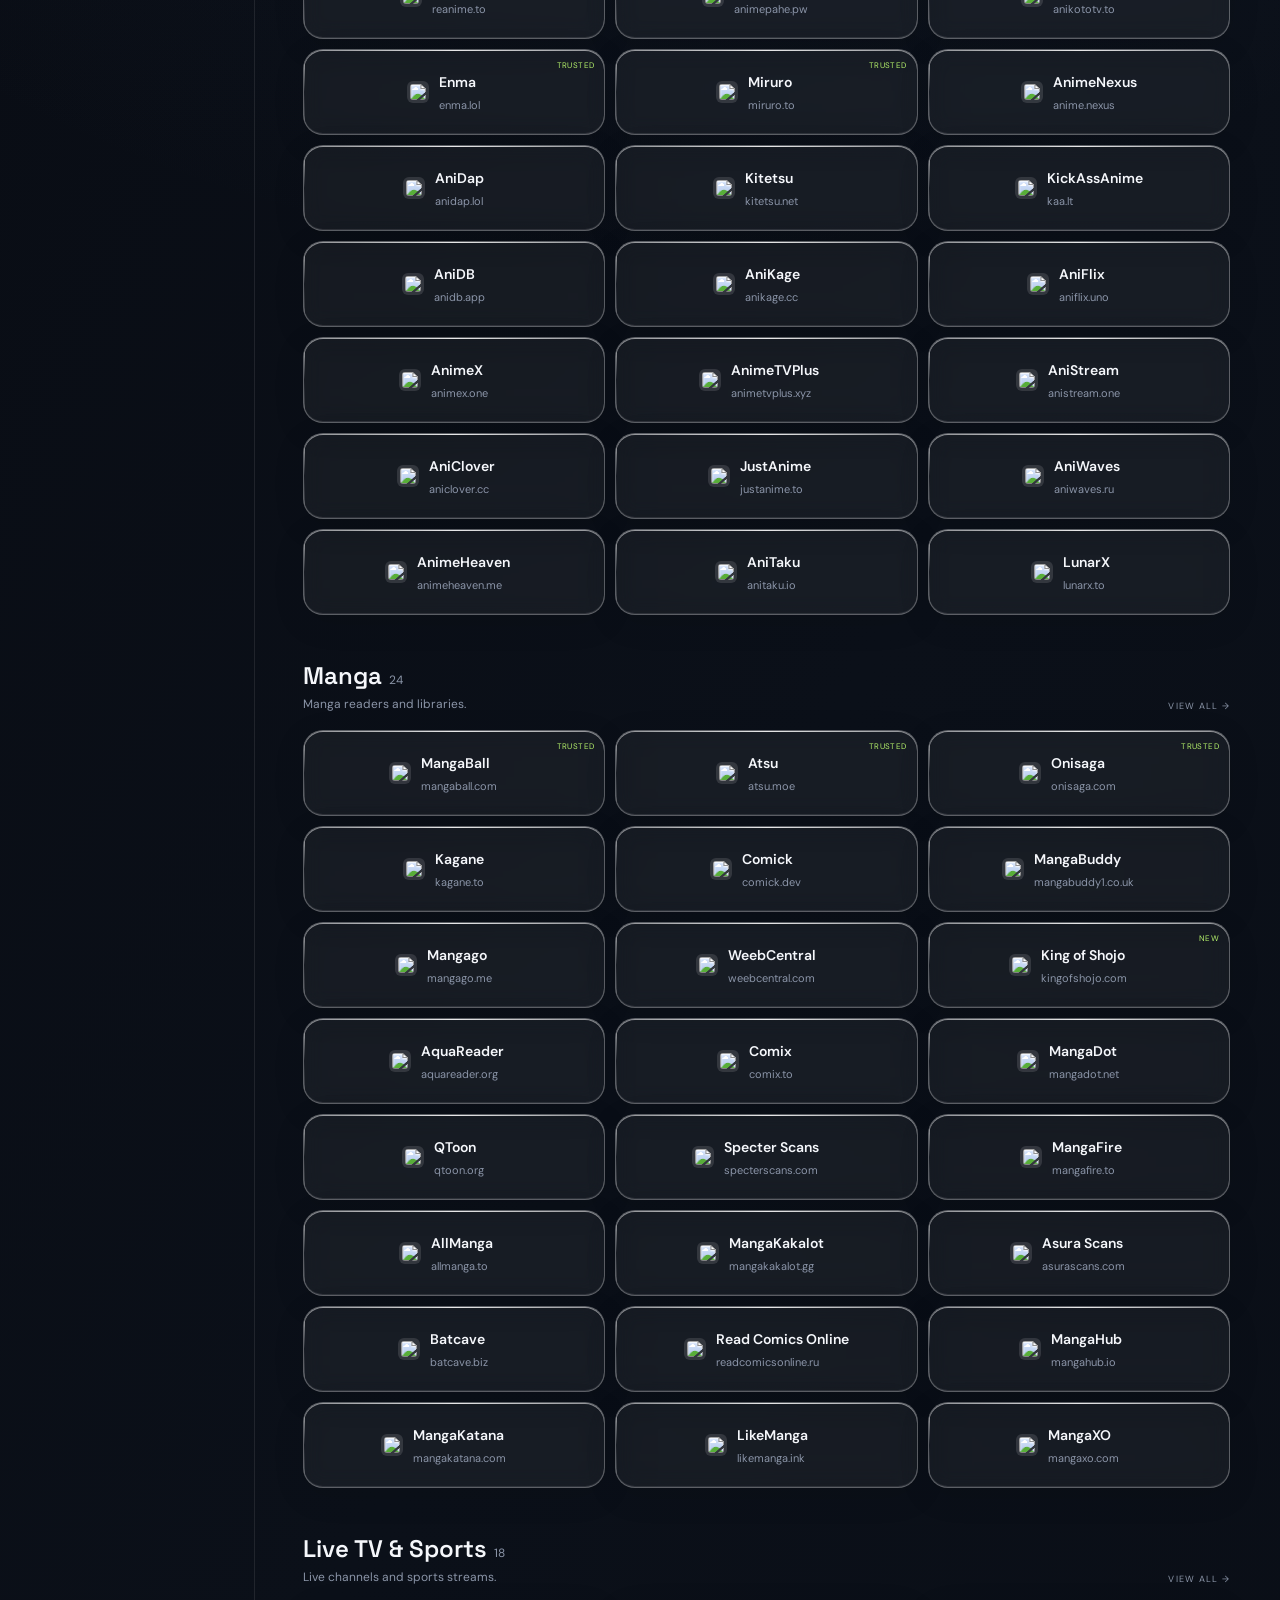
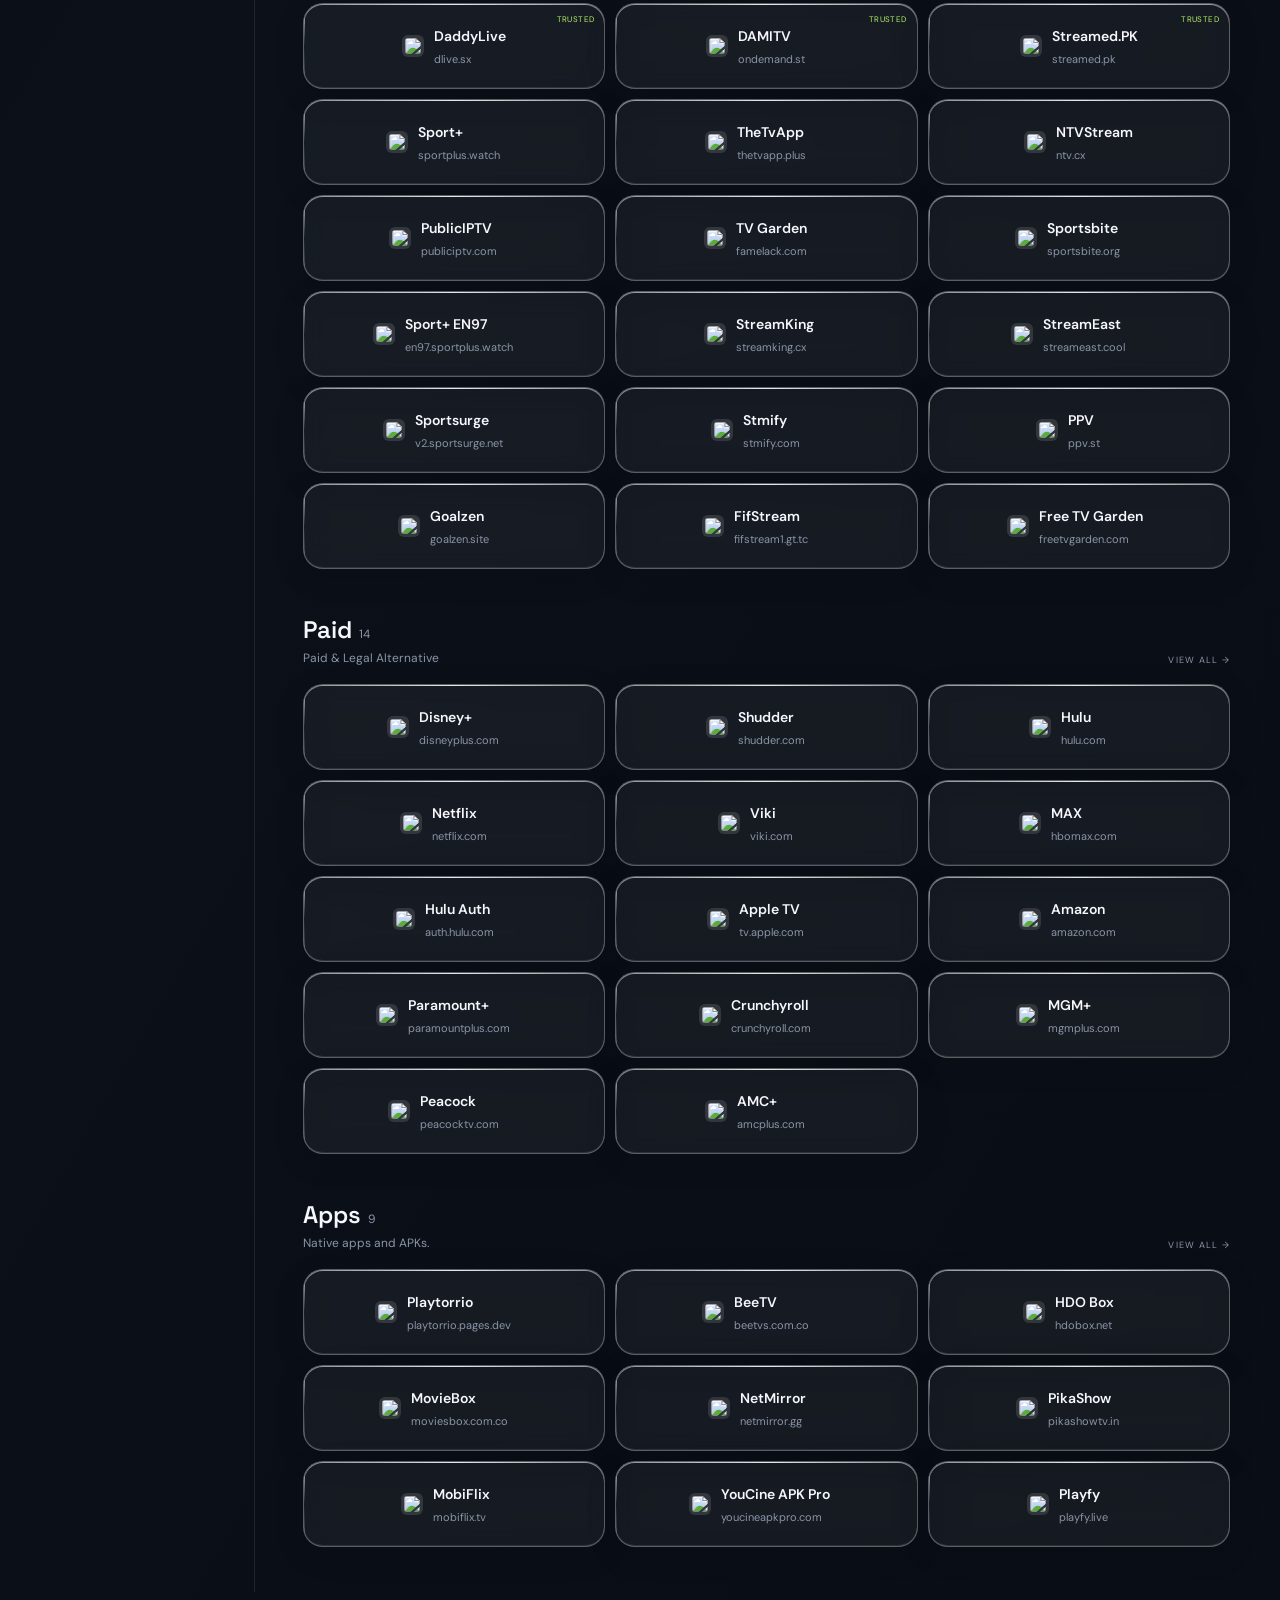
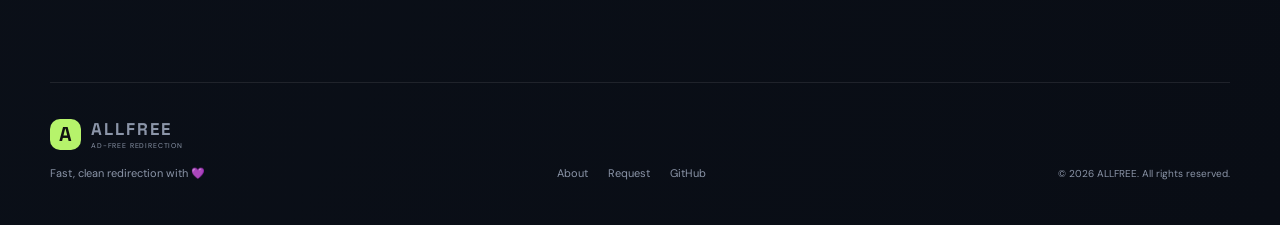
==== commit 8a70aae7: "Add region selection menu" ====
--- a/index.html
+++ b/index.html
@@ -28,7 +28,7 @@
     <header class="site-header shell">
       <a class="brand" href="#top" aria-label="ALLFREE home"><span class="brand-mark">A</span><span><strong>ALLFREE</strong><small>AD-FREE REDIRECTION</small></span></a>
       <nav class="main-nav" aria-label="Main navigation"><a href="about.html">About</a><a href="request.html">Request</a></nav>
-      <div class="header-actions"><button class="search-trigger" id="searchTrigger" aria-label="Search"><span>⌕</span><span class="search-label">Search sites…</span><kbd>⌘K</kbd></button><button class="region" aria-label="Select region"><span class="us-flag" aria-hidden="true"><svg viewBox="0 0 24 16" role="img"><rect width="24" height="16" rx="2" fill="#fff"/><path fill="#d92535" d="M0 0h24v2H0zm0 4h24v2H0zm0 4h24v2H0zm0 4h24v2H0z"/><path fill="#d92535" d="M0 12h24v2H0zm0 4h24v0H0z"/><rect width="10" height="9" rx="1" fill="#2454a6"/><g fill="#fff"><circle cx="2" cy="2" r=".55"/><circle cx="5" cy="2" r=".55"/><circle cx="8" cy="2" r=".55"/><circle cx="3.5" cy="4.5" r=".55"/><circle cx="6.5" cy="4.5" r=".55"/><circle cx="2" cy="7" r=".55"/><circle cx="5" cy="7" r=".55"/><circle cx="8" cy="7" r=".55"/></g></svg></span><span>United States</span>⌄</button><button class="menu-toggle" id="menuToggle" aria-label="Open menu">☰</button></div>
+      <div class="header-actions"><button class="search-trigger" id="searchTrigger" aria-label="Search"><span>⌕</span><span class="search-label">Search sites…</span><kbd>⌘K</kbd></button><button class="region" id="regionTrigger" aria-expanded="false" aria-label="Select region"><span class="us-flag" aria-hidden="true"><svg viewBox="0 0 24 16" role="img"><rect width="24" height="16" rx="2" fill="#fff"/><path fill="#d92535" d="M0 0h24v2H0zm0 4h24v2H0zm0 4h24v2H0zm0 4h24v2H0z"/><path fill="#d92535" d="M0 12h24v2H0zm0 4h24v0H0z"/><rect width="10" height="9" rx="1" fill="#2454a6"/><g fill="#fff"><circle cx="2" cy="2" r=".55"/><circle cx="5" cy="2" r=".55"/><circle cx="8" cy="2" r=".55"/><circle cx="3.5" cy="4.5" r=".55"/><circle cx="6.5" cy="4.5" r=".55"/><circle cx="2" cy="7" r=".55"/><circle cx="5" cy="7" r=".55"/><circle cx="8" cy="7" r=".55"/></g></svg></span><span>United States</span>⌄</button><div class="region-menu" id="regionMenu" aria-hidden="true"><div class="region-menu-title">CHOOSE REGION</div><button class="region-option active" data-region="United States"><span>🇺🇸</span><span>United States</span><b>Available</b></button><button class="region-option" data-region="India"><span>🇮🇳</span><span>India</span><b>Available</b></button><div class="region-option disabled"><span>🇬🇧</span><span>United Kingdom</span><b>Coming soon</b></div><div class="region-option disabled"><span>🇨🇦</span><span>Canada</span><b>Coming soon</b></div><div class="region-option disabled"><span>🇦🇺</span><span>Australia</span><b>Coming soon</b></div><div class="region-option disabled"><span>🇩🇪</span><span>Germany</span><b>Coming soon</b></div><div class="region-option disabled"><span>🇫🇷</span><span>France</span><b>Coming soon</b></div><div class="region-option disabled"><span>🇯🇵</span><span>Japan</span><b>Coming soon</b></div><div class="region-option disabled"><span>🇰🇷</span><span>South Korea</span><b>Coming soon</b></div><div class="region-option disabled"><span>🇧🇷</span><span>Brazil</span><b>Coming soon</b></div><div class="region-option disabled"><span>🌍</span><span>More regions</span><b>Coming soon</b></div><p class="region-note" id="regionNote"></p></div><button class="menu-toggle" id="menuToggle" aria-label="Open menu">☰</button></div>
     </header>
 
     <main id="top" class="shell">
--- a/responsive.css
+++ b/responsive.css
@@ -17,3 +17,5 @@
 @media(max-width:560px){html,body{overscroll-behavior-y:none}.site-header{box-shadow:none}.main-nav.mobile-open{display:flex;position:fixed;top:64px;left:12px;right:12px;z-index:30;flex-direction:column;gap:0;padding:8px;background:rgba(8,11,18,.96);border:1px solid rgba(255,255,255,.12);border-radius:16px;box-shadow:0 18px 45px rgba(0,0,0,.38);backdrop-filter:blur(18px);-webkit-backdrop-filter:blur(18px)}.main-nav.mobile-open a{min-height:46px;display:flex;align-items:center;padding:0 14px;border-radius:10px}.main-nav.mobile-open a:hover{background:rgba(255,255,255,.08);color:var(--accent)}}
 
 @media(max-width:560px){html,body{overflow-x:hidden;overflow-y:auto;overscroll-behavior-y:auto;touch-action:pan-y;-webkit-overflow-scrolling:touch}.mobile-energy-orb{touch-action:none}}
+
+.us-flag{display:inline-flex;align-items:center;vertical-align:middle;line-height:0}.us-flag svg{display:block;width:18px;height:12px;flex:none}.hero-copy .us-flag{margin-right:4px}.region .us-flag{margin-right:5px}@media(max-width:560px){.region .us-flag{display:none}}
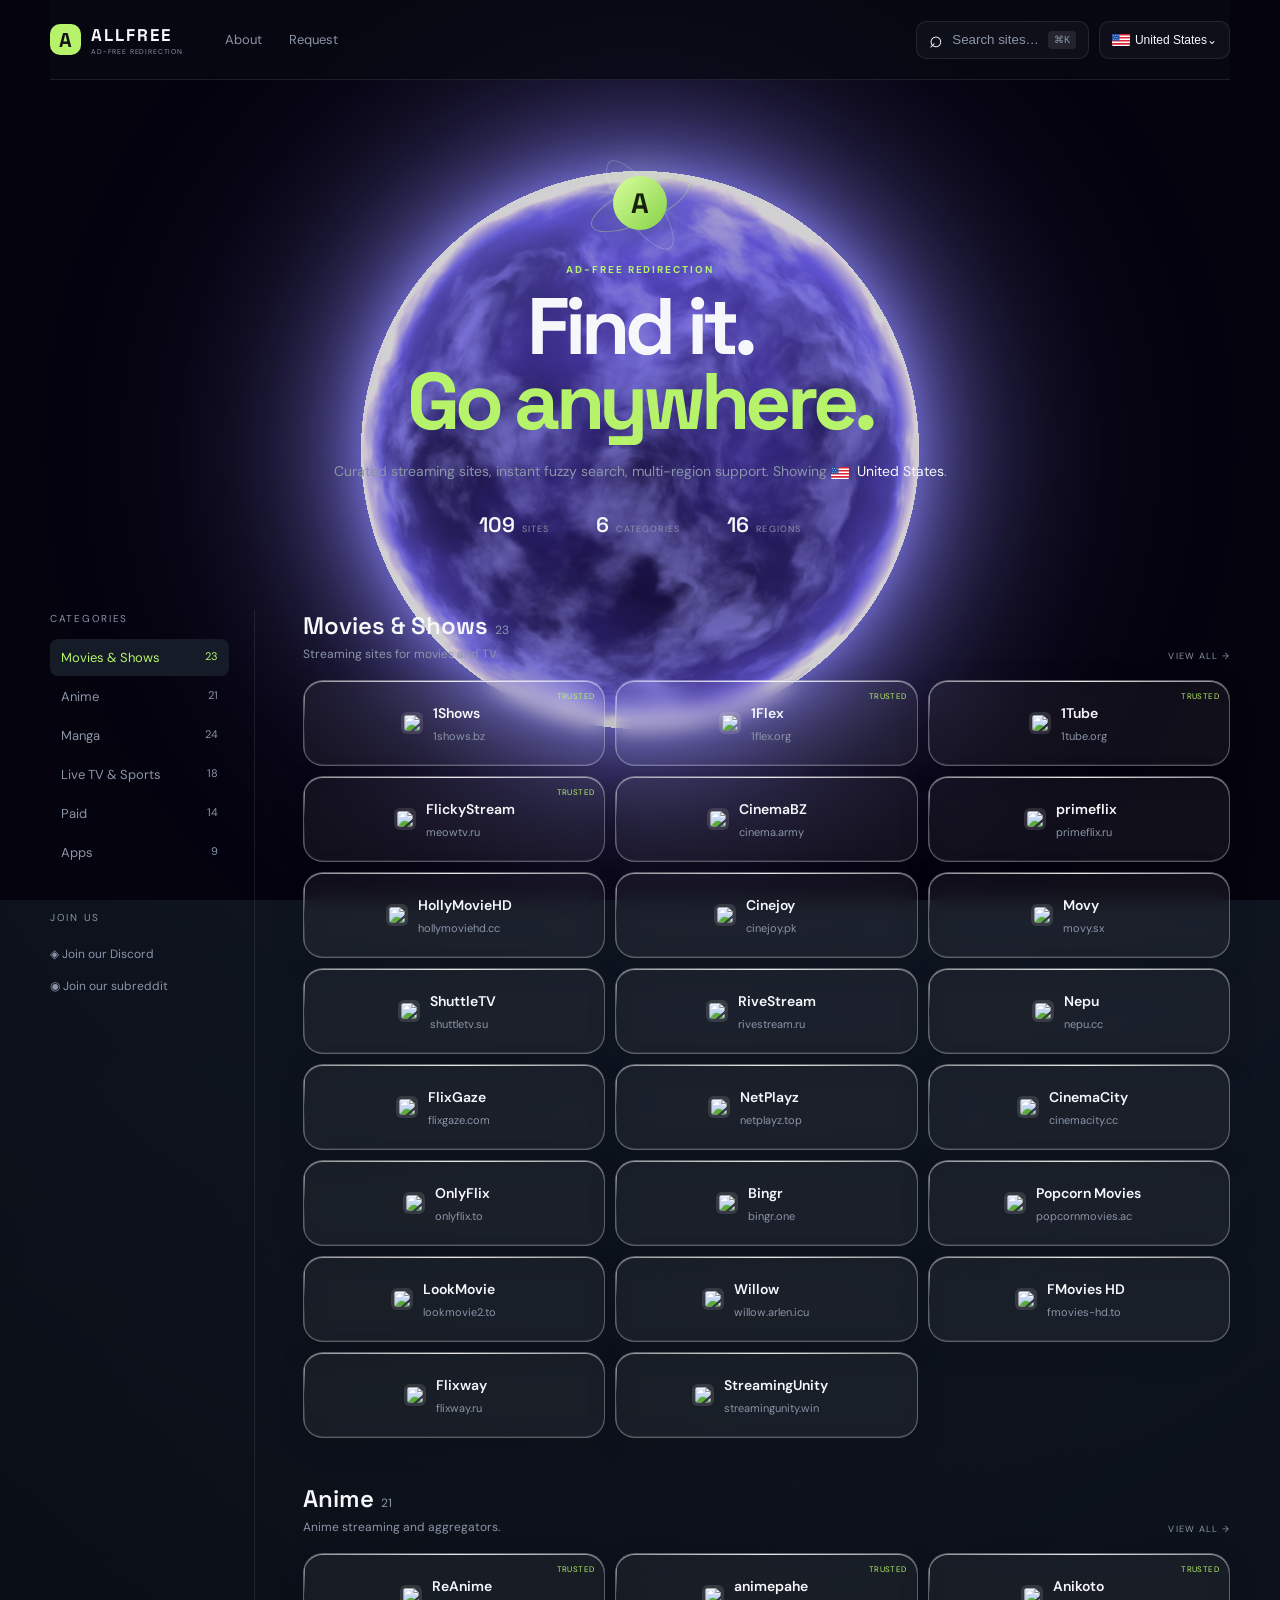
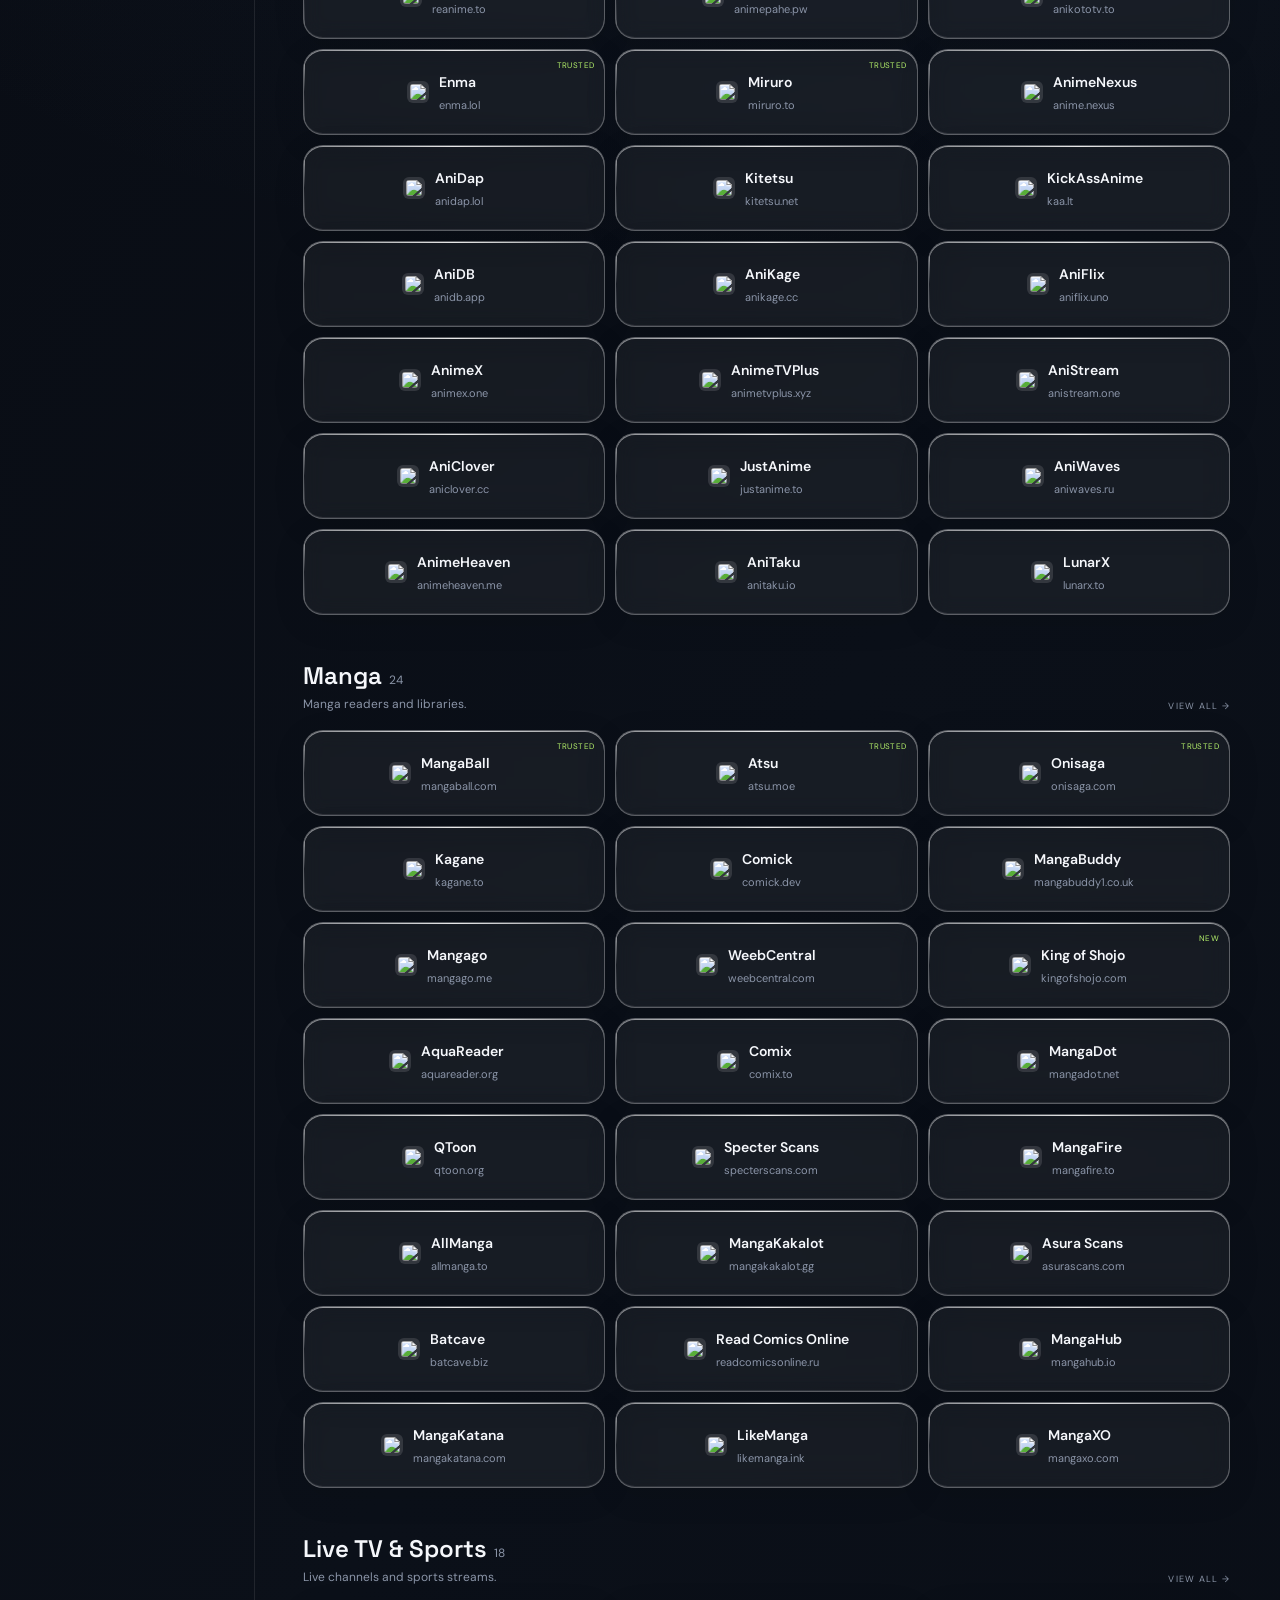
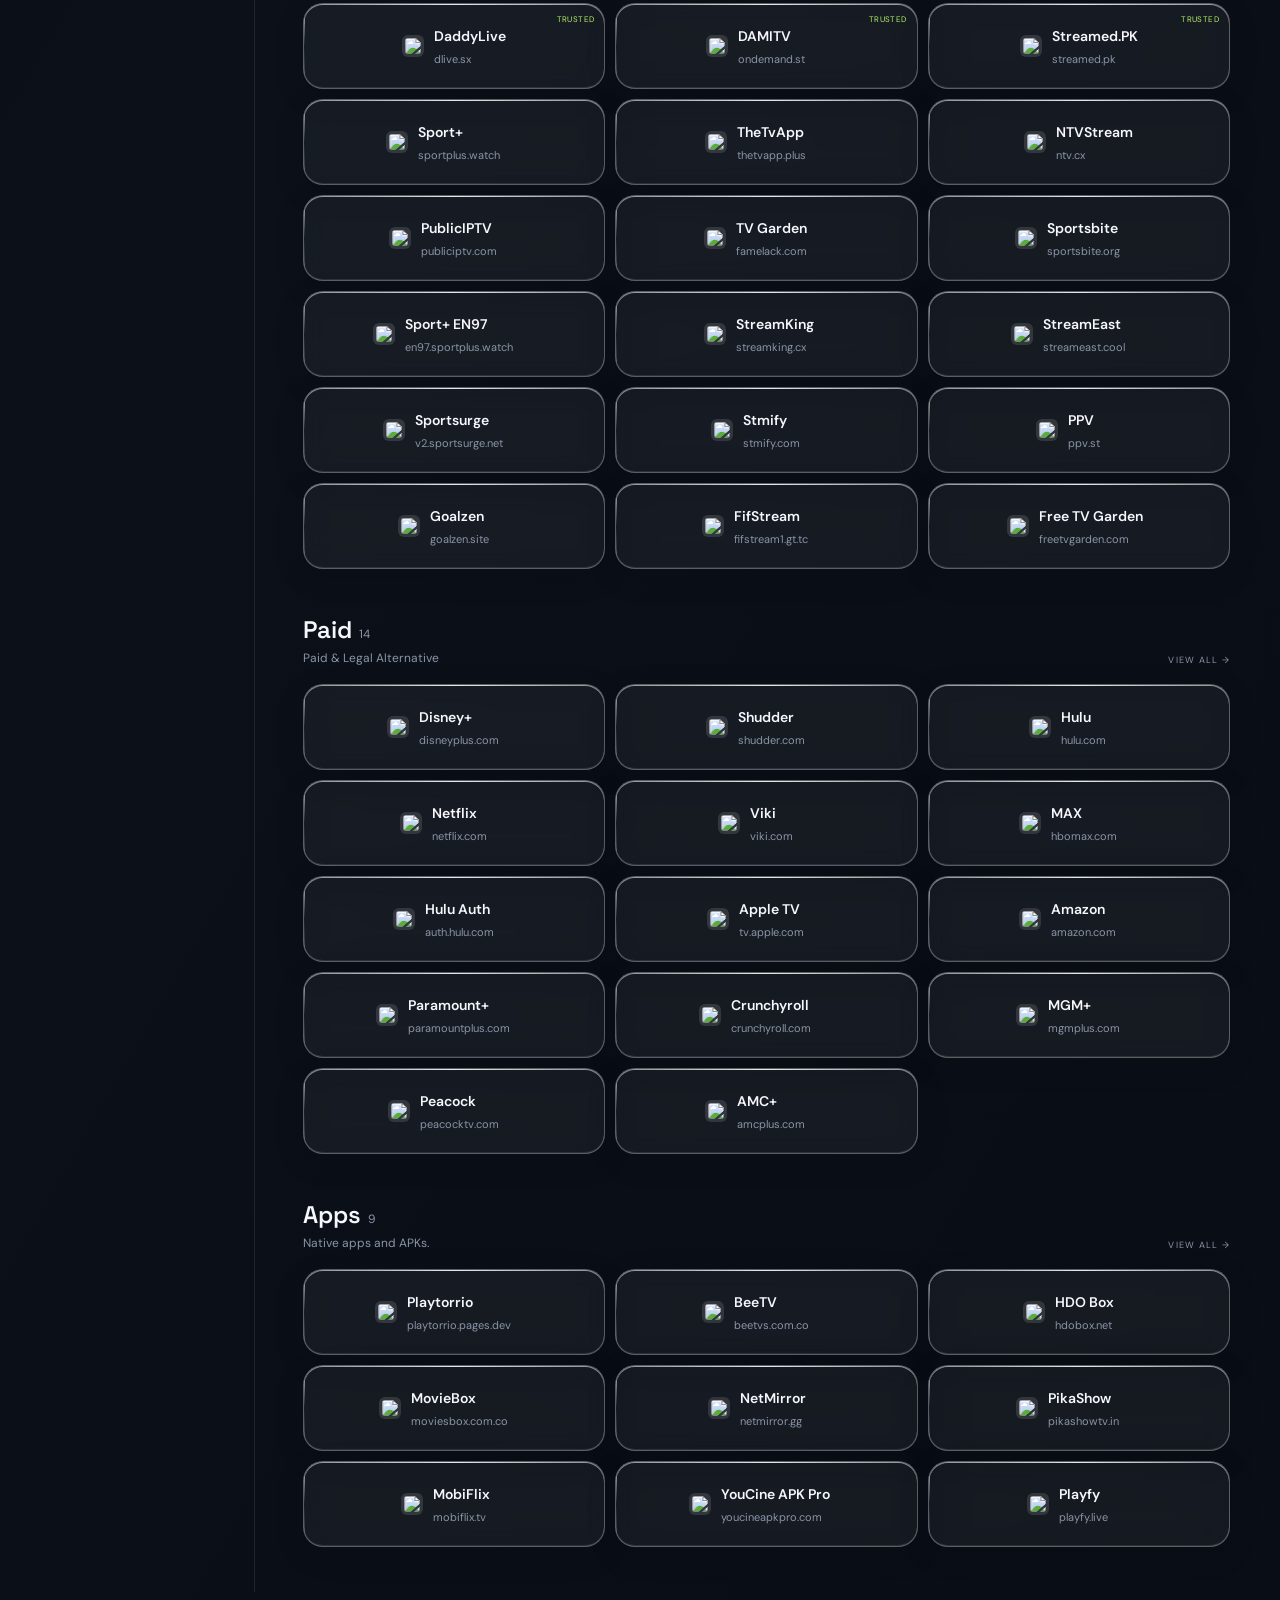
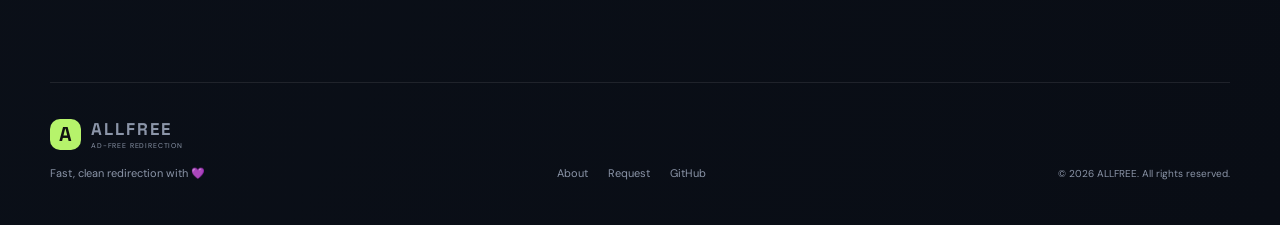
==== commit 0098be88: "Add visible inline flags to region menu" ====
--- a/index.html
+++ b/index.html
@@ -28,7 +28,7 @@
     <header class="site-header shell">
       <a class="brand" href="#top" aria-label="ALLFREE home"><span class="brand-mark">A</span><span><strong>ALLFREE</strong><small>AD-FREE REDIRECTION</small></span></a>
       <nav class="main-nav" aria-label="Main navigation"><a href="about.html">About</a><a href="request.html">Request</a></nav>
-      <div class="header-actions"><button class="search-trigger" id="searchTrigger" aria-label="Search"><span>⌕</span><span class="search-label">Search sites…</span><kbd>⌘K</kbd></button><button class="region" id="regionTrigger" aria-expanded="false" aria-label="Select region"><span class="us-flag" aria-hidden="true"><svg viewBox="0 0 24 16" role="img"><rect width="24" height="16" rx="2" fill="#fff"/><path fill="#d92535" d="M0 0h24v2H0zm0 4h24v2H0zm0 4h24v2H0zm0 4h24v2H0z"/><path fill="#d92535" d="M0 12h24v2H0zm0 4h24v0H0z"/><rect width="10" height="9" rx="1" fill="#2454a6"/><g fill="#fff"><circle cx="2" cy="2" r=".55"/><circle cx="5" cy="2" r=".55"/><circle cx="8" cy="2" r=".55"/><circle cx="3.5" cy="4.5" r=".55"/><circle cx="6.5" cy="4.5" r=".55"/><circle cx="2" cy="7" r=".55"/><circle cx="5" cy="7" r=".55"/><circle cx="8" cy="7" r=".55"/></g></svg></span><span>United States</span>⌄</button><div class="region-menu" id="regionMenu" aria-hidden="true"><div class="region-menu-title">CHOOSE REGION</div><button class="region-option active" data-region="United States"><span>🇺🇸</span><span>United States</span><b>Available</b></button><button class="region-option" data-region="India"><span>🇮🇳</span><span>India</span><b>Available</b></button><div class="region-option disabled"><span>🇬🇧</span><span>United Kingdom</span><b>Coming soon</b></div><div class="region-option disabled"><span>🇨🇦</span><span>Canada</span><b>Coming soon</b></div><div class="region-option disabled"><span>🇦🇺</span><span>Australia</span><b>Coming soon</b></div><div class="region-option disabled"><span>🇩🇪</span><span>Germany</span><b>Coming soon</b></div><div class="region-option disabled"><span>🇫🇷</span><span>France</span><b>Coming soon</b></div><div class="region-option disabled"><span>🇯🇵</span><span>Japan</span><b>Coming soon</b></div><div class="region-option disabled"><span>🇰🇷</span><span>South Korea</span><b>Coming soon</b></div><div class="region-option disabled"><span>🇧🇷</span><span>Brazil</span><b>Coming soon</b></div><div class="region-option disabled"><span>🌍</span><span>More regions</span><b>Coming soon</b></div><p class="region-note" id="regionNote"></p></div><button class="menu-toggle" id="menuToggle" aria-label="Open menu">☰</button></div>
+      <div class="header-actions"><button class="search-trigger" id="searchTrigger" aria-label="Search"><span>⌕</span><span class="search-label">Search sites…</span><kbd>⌘K</kbd></button><button class="region" id="regionTrigger" aria-expanded="false" aria-label="Select region"><span class="us-flag" aria-hidden="true"><svg viewBox="0 0 24 16" role="img"><rect width="24" height="16" rx="2" fill="#fff"/><path fill="#d92535" d="M0 0h24v2H0zm0 4h24v2H0zm0 4h24v2H0zm0 4h24v2H0z"/><path fill="#d92535" d="M0 12h24v2H0zm0 4h24v0H0z"/><rect width="10" height="9" rx="1" fill="#2454a6"/><g fill="#fff"><circle cx="2" cy="2" r=".55"/><circle cx="5" cy="2" r=".55"/><circle cx="8" cy="2" r=".55"/><circle cx="3.5" cy="4.5" r=".55"/><circle cx="6.5" cy="4.5" r=".55"/><circle cx="2" cy="7" r=".55"/><circle cx="5" cy="7" r=".55"/><circle cx="8" cy="7" r=".55"/></g></svg></span><span>United States</span>⌄</button><div class="region-menu" id="regionMenu" aria-hidden="true"><div class="region-menu-title">CHOOSE REGION</div><button class="region-option active" data-region="United States"><span class="region-flag" aria-hidden="true"><svg viewBox="0 0 24 16"><rect width="24" height="16" rx="2" fill="#fff"/><path fill="#d92535" d="M0 0h24v2H0zm0 4h24v2H0zm0 4h24v2H0zm0 4h24v2H0z"/><rect width="10" height="9" rx="1" fill="#2454a6"/></svg></span><span>United States</span><b>Available</b></button><button class="region-option" data-region="India"><span class="region-flag" aria-hidden="true"><svg viewBox="0 0 24 16"><rect width="24" height="16" rx="2" fill="#fff"/><path fill="#f28c28" d="M0 0h24v5H0z"/><path fill="#16884b" d="M0 11h24v5H0z"/><circle cx="12" cy="8" r="2" fill="none" stroke="#2454a6" stroke-width=".7"/></svg></span><span>India</span><b>Available</b></button><div class="region-option disabled"><span class="region-flag" aria-hidden="true"><svg viewBox="0 0 24 16"><rect width="24" height="16" rx="2" fill="#194b9b"/><path stroke="#fff" stroke-width="4" d="M0 0l24 16M24 0L0 16"/><path stroke="#d92535" stroke-width="2" d="M0 0l24 16M24 0L0 16"/><path stroke="#fff" stroke-width="6" d="M12 0v16M0 8h24"/><path stroke="#d92535" stroke-width="3" d="M12 0v16M0 8h24"/></svg></span><span>United Kingdom</span><b>Coming soon</b></div><div class="region-option disabled"><span class="region-flag" aria-hidden="true"><svg viewBox="0 0 24 16"><rect width="24" height="16" rx="2" fill="#fff"/><path fill="#d92535" d="M0 0h6v16H0zm18 0h6v16h-6z"/><path fill="#d92535" d="M12 3l1 3 2-1-1.2 2.2 2.2.8-3 .6.5 3.4-1.5-2-1.5 2 .5-3.4-3-.6 2.2-.8L8 5l2 1z"/></svg></span><span>Canada</span><b>Coming soon</b></div><div class="region-option disabled"><span class="region-flag" aria-hidden="true"><svg viewBox="0 0 24 16"><rect width="24" height="16" rx="2" fill="#164b9b"/><circle cx="17" cy="11" r="1.3" fill="#fff"/><circle cx="20" cy="5" r=".8" fill="#fff"/><circle cx="18" cy="7" r=".7" fill="#fff"/></svg></span><span>Australia</span><b>Coming soon</b></div><div class="region-option disabled"><span class="region-flag" aria-hidden="true"><svg viewBox="0 0 24 16"><rect width="24" height="16" rx="2" fill="#f4c542"/><path fill="#151515" d="M0 0h24v5H0z"/><path fill="#c7353b" d="M0 5h24v6H0z"/></svg></span><span>Germany</span><b>Coming soon</b></div><div class="region-option disabled"><span class="region-flag" aria-hidden="true"><svg viewBox="0 0 24 16"><rect width="24" height="16" rx="2" fill="#ef4a5b"/><path fill="#fff" d="M8 0h8v16H8z"/><path fill="#2454a6" d="M0 0h8v16H0z"/></svg></span><span>France</span><b>Coming soon</b></div><div class="region-option disabled"><span class="region-flag" aria-hidden="true"><svg viewBox="0 0 24 16"><rect width="24" height="16" rx="2" fill="#fff"/><circle cx="12" cy="8" r="4" fill="#d92535"/></svg></span><span>Japan</span><b>Coming soon</b></div><div class="region-option disabled"><span class="region-flag" aria-hidden="true"><svg viewBox="0 0 24 16"><rect width="24" height="16" rx="2" fill="#fff"/><circle cx="12" cy="8" r="4" fill="#d92535"/><path fill="#2454a6" d="M12 8a4 4 0 0 0 0 4 4 4 0 0 1 0-8 4 4 0 0 0 0 4z"/></svg></span><span>South Korea</span><b>Coming soon</b></div><div class="region-option disabled"><span class="region-flag" aria-hidden="true"><svg viewBox="0 0 24 16"><rect width="24" height="16" rx="2" fill="#2c9a54"/><path fill="#f4c542" d="M12 2l9 6-9 6-9-6z"/><circle cx="12" cy="8" r="3" fill="#2454a6"/></svg></span><span>Brazil</span><b>Coming soon</b></div><div class="region-option disabled"><span class="region-flag" aria-hidden="true"><svg viewBox="0 0 24 16"><rect width="24" height="16" rx="2" fill="#234a73"/><circle cx="12" cy="8" r="5" fill="none" stroke="#8ed081" stroke-width="1.2"/><path d="M7 8h10M12 3v10" stroke="#8ed081" stroke-width=".8"/></svg></span><span>More regions</span><b>Coming soon</b></div><p class="region-note" id="regionNote"></p></div><button class="menu-toggle" id="menuToggle" aria-label="Open menu">☰</button></div>
     </header>
 
     <main id="top" class="shell">
--- a/responsive.css
+++ b/responsive.css
@@ -19,3 +19,5 @@
 @media(max-width:560px){html,body{overflow-x:hidden;overflow-y:auto;overscroll-behavior-y:auto;touch-action:pan-y;-webkit-overflow-scrolling:touch}.mobile-energy-orb{touch-action:none}}
 
 .us-flag{display:inline-flex;align-items:center;vertical-align:middle;line-height:0}.us-flag svg{display:block;width:18px;height:12px;flex:none}.hero-copy .us-flag{margin-right:4px}.region .us-flag{margin-right:5px}@media(max-width:560px){.region .us-flag{display:none}}
+
+.header-actions{position:relative}.region{position:relative}.region-menu{position:absolute;right:0;top:48px;width:260px;max-height:70vh;overflow:auto;z-index:40;padding:10px;background:rgba(8,11,18,.97);border:1px solid rgba(255,255,255,.16);border-radius:16px;box-shadow:0 24px 60px rgba(0,0,0,.45);backdrop-filter:blur(18px);-webkit-backdrop-filter:blur(18px);display:none}.region-menu.open{display:block}.region-menu-title{padding:7px 10px 10px;color:var(--muted);font-size:9px;letter-spacing:.16em}.region-option{width:100%;display:grid;grid-template-columns:24px 1fr auto;align-items:center;gap:8px;padding:10px;border:0;border-radius:10px;background:transparent;color:var(--text);font:inherit;font-size:12px;text-align:left;cursor:pointer}.region-option:hover:not(.disabled),.region-option.active{background:rgba(182,243,107,.12);color:var(--accent)}.region-option b{font-size:9px;font-weight:500;color:var(--muted);white-space:nowrap}.region-option.active b{color:var(--accent)}.region-option.disabled{opacity:.55;cursor:not-allowed}.region-note{color:var(--accent);font-size:10px;line-height:1.4;margin:8px 10px 4px}.hero-copy .us-flag svg{width:18px;height:12px}@media(max-width:560px){.region-menu{position:fixed;top:72px;right:12px;width:min(280px,calc(100vw - 24px));max-height:calc(100vh - 90px)}.region{display:flex!important;align-items:center;gap:4px}}
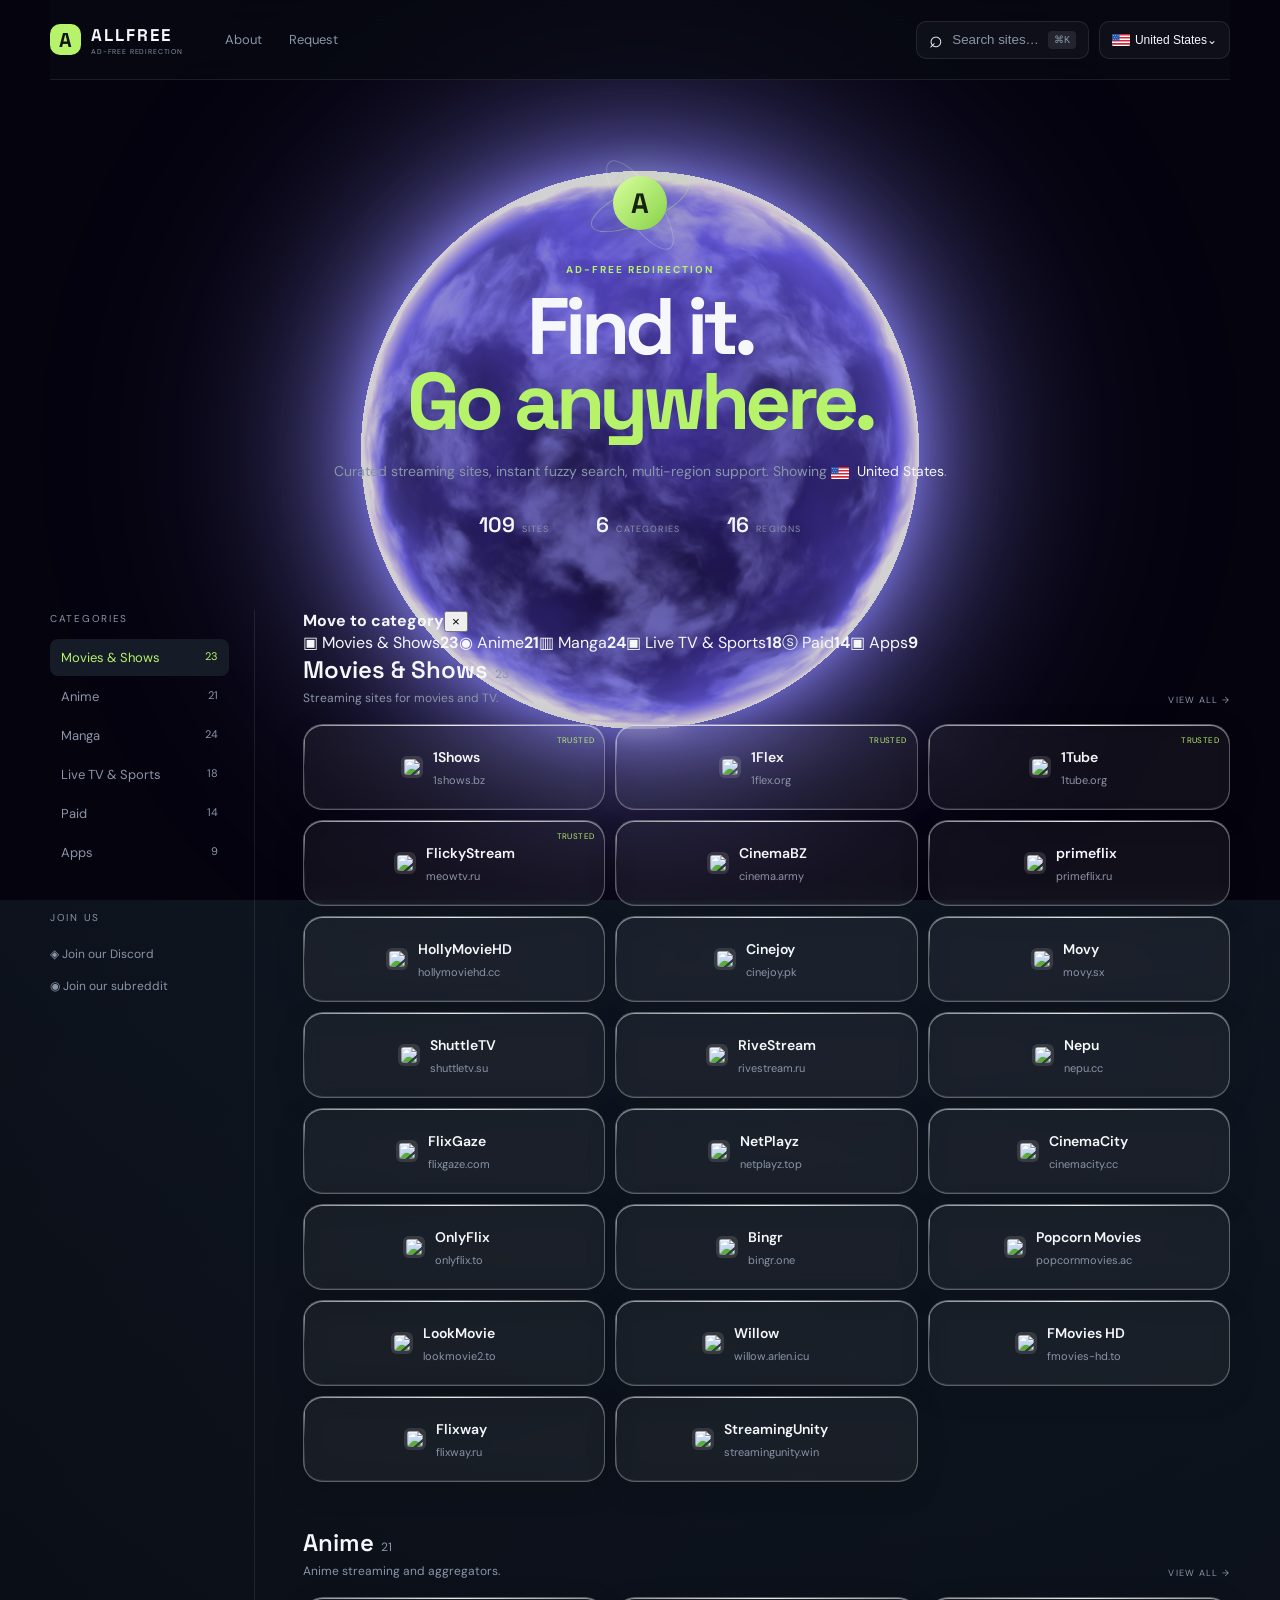
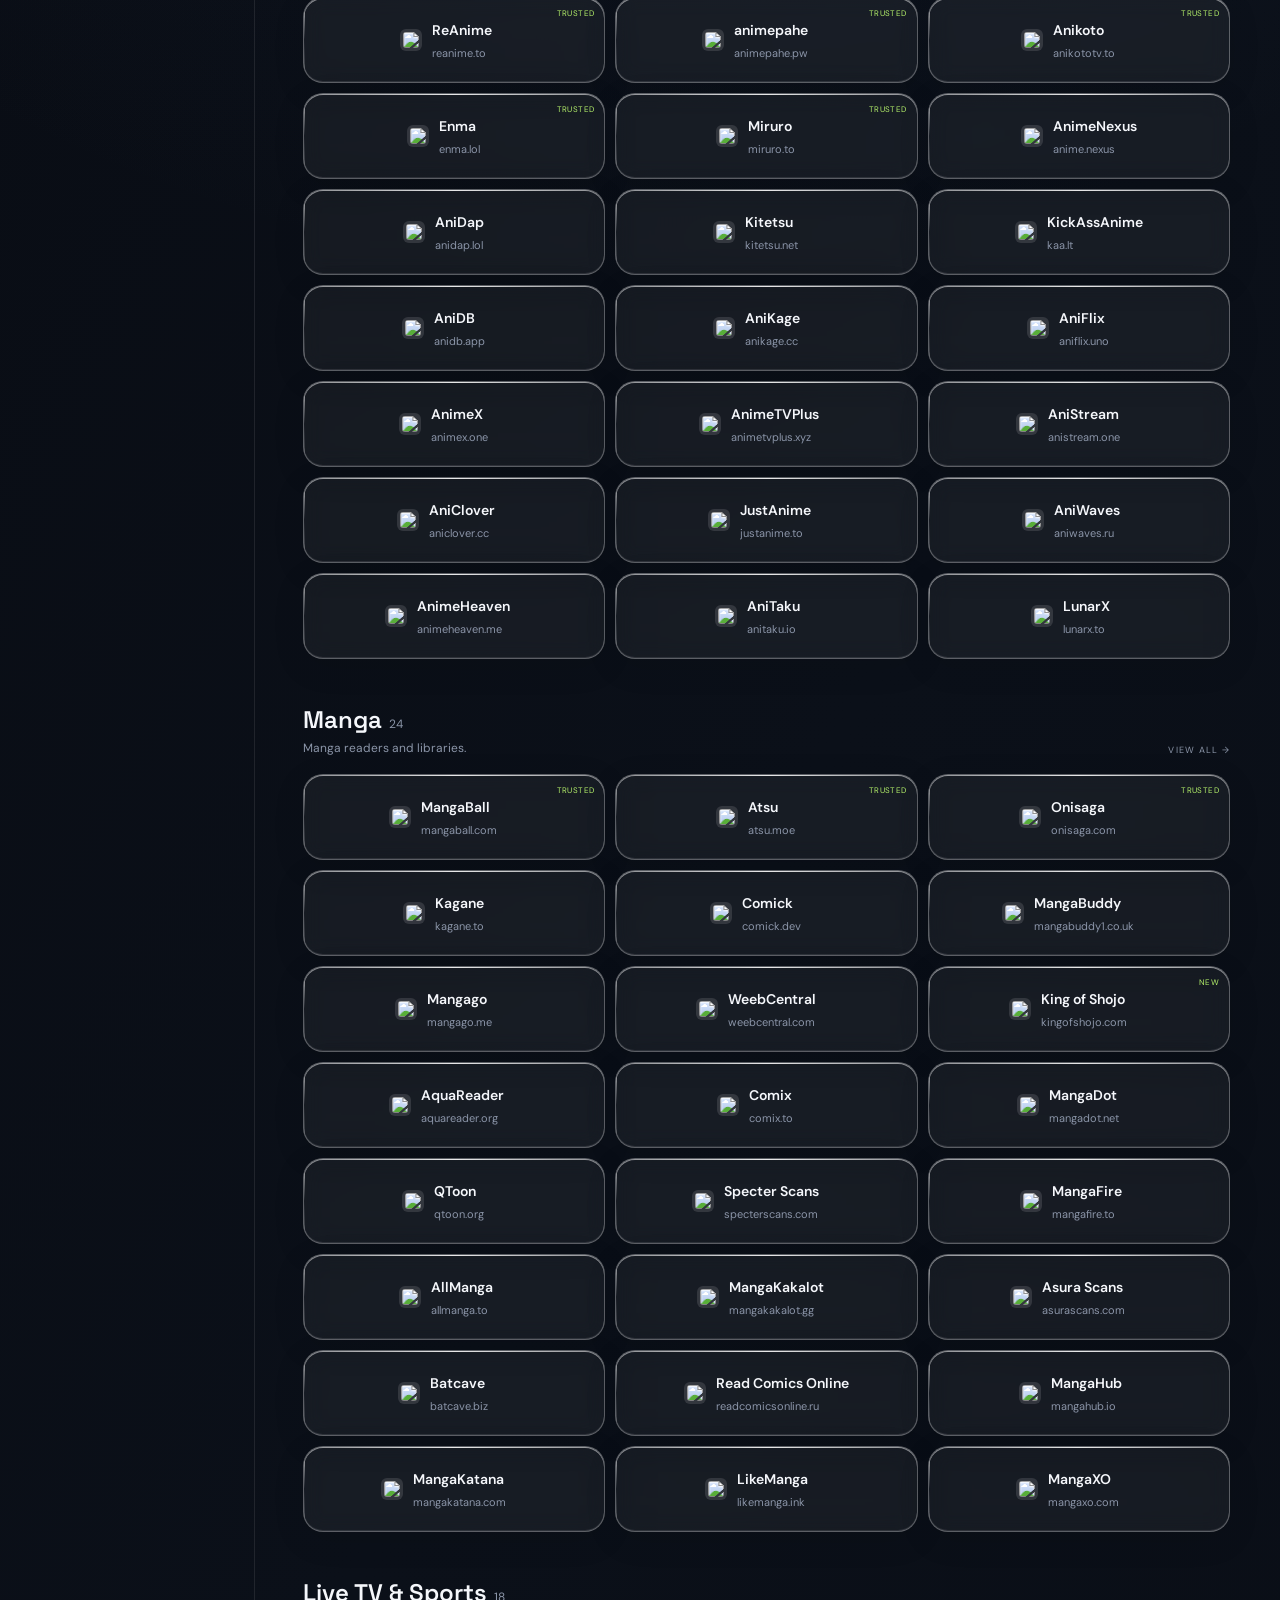
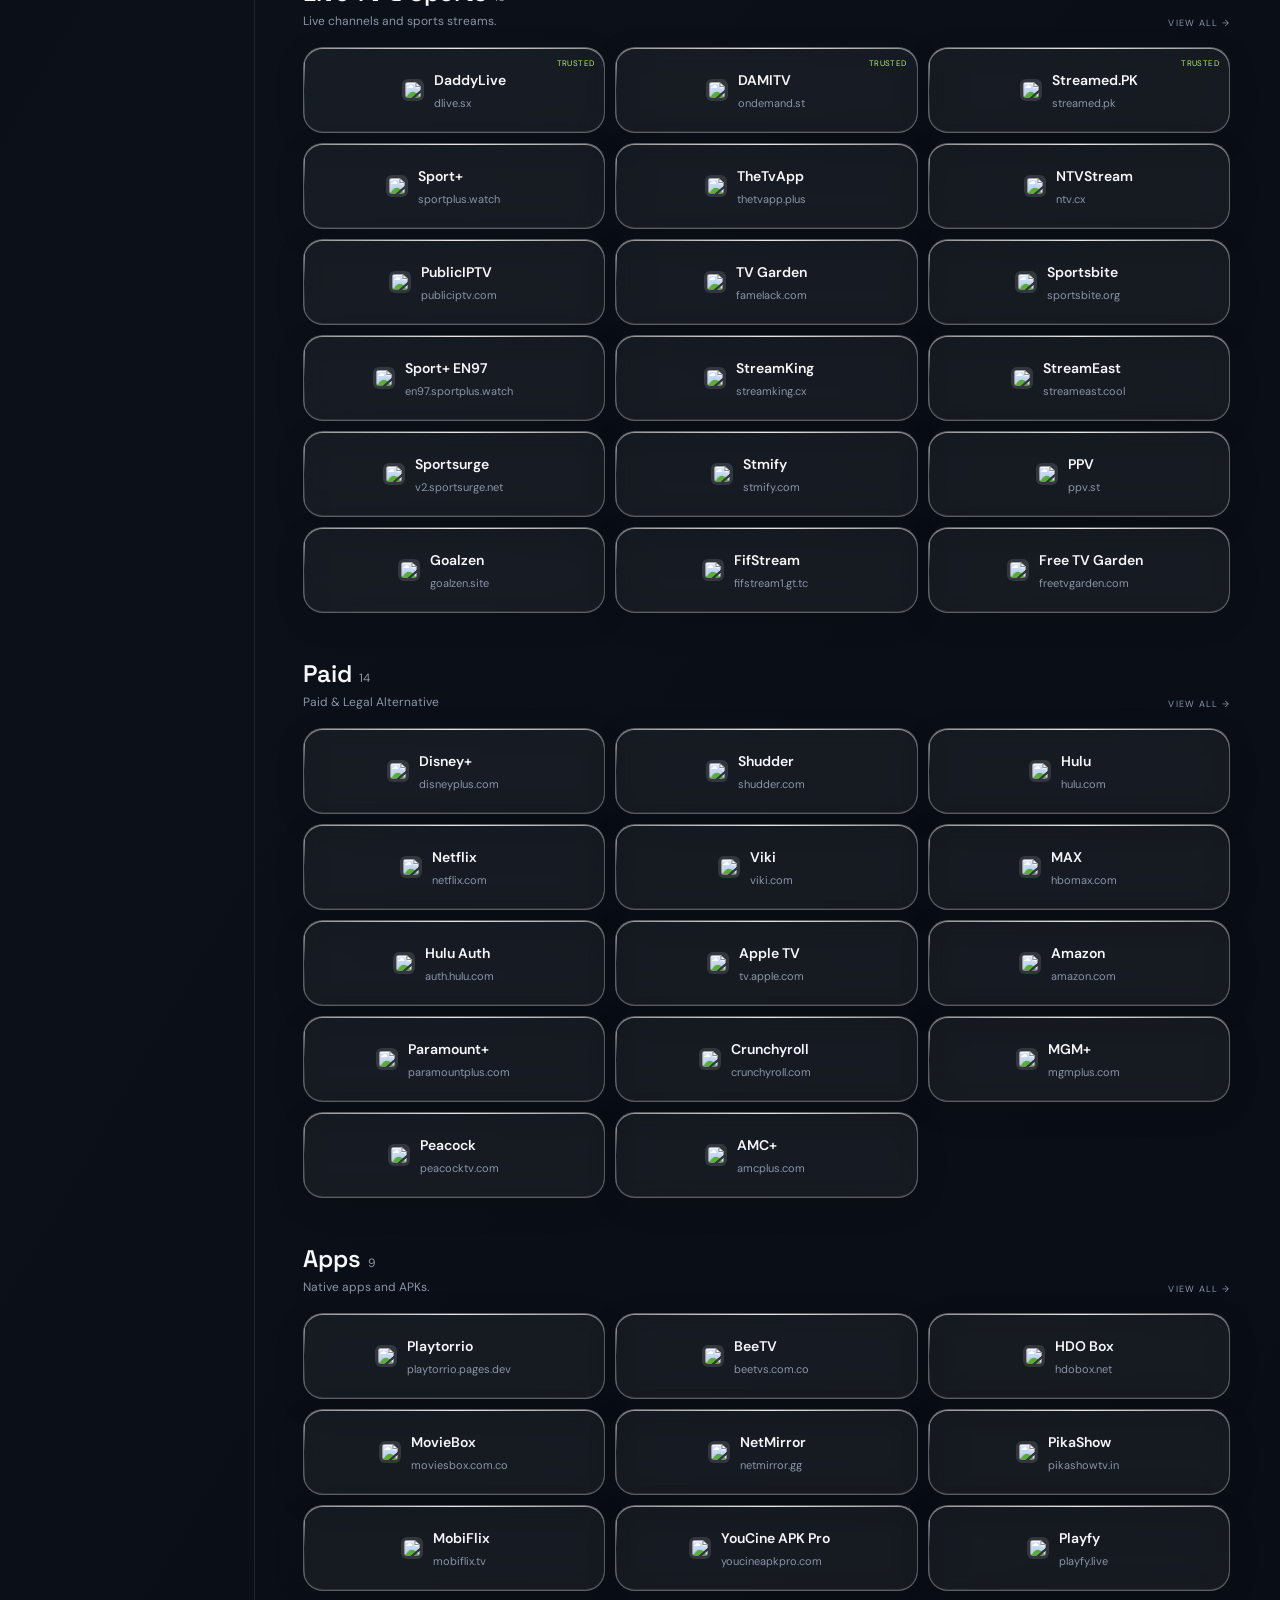
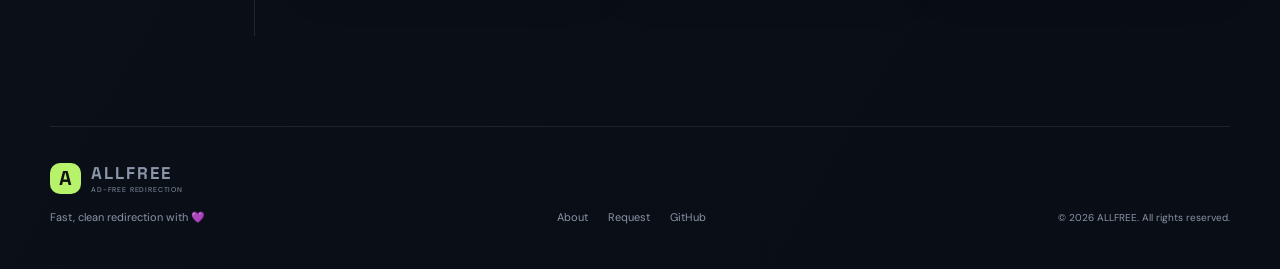
==== commit 78c4cc09: "Add mobile Move category sheet" ====
--- a/index.html
+++ b/index.html
@@ -42,7 +42,7 @@
 
       <section class="directory-layout">
         <aside class="sidebar"><p class="side-label">CATEGORIES</p><a class="category active" href="#movies"><span>Movies &amp; Shows</span><b>23</b></a><a class="category" href="#anime"><span>Anime</span><b>21</b></a><a class="category" href="#manga"><span>Manga</span><b>24</b></a><a class="category" href="#live"><span>Live TV &amp; Sports</span><b>18</b></a><a class="category" href="#paid"><span>Paid</span><b>14</b></a><a class="category" href="#apps"><span>Apps</span><b>9</b></a><p class="side-label join">JOIN US</p><a class="social" href="#">◈ Join our Discord</a><a class="social" href="#">◉ Join our subreddit</a></aside>
-        <div class="content"><div class="mobile-filter"><button id="filterToggle">☰ Categories</button><button id="mobileSearch">⌕ Search</button></div><div id="sections"></div></div>
+        <div class="content"><div class="mobile-filter"><button id="filterToggle">MOVE</button><button id="mobileSearch">⌕ Search</button></div><div class="mobile-move-sheet" id="moveSheet" aria-hidden="true"><div class="move-sheet-handle"></div><div class="move-sheet-head"><strong>Move to category</strong><button id="closeMove" aria-label="Close category menu">×</button></div><div class="move-options"><a href="#movies" data-move="movies">▣ <span>Movies &amp; Shows</span><b>23</b></a><a href="#anime" data-move="anime">◉ <span>Anime</span><b>21</b></a><a href="#manga" data-move="manga">▥ <span>Manga</span><b>24</b></a><a href="#live" data-move="live">▣ <span>Live TV &amp; Sports</span><b>18</b></a><a href="#paid" data-move="paid">ⓢ <span>Paid</span><b>14</b></a><a href="#apps" data-move="apps">▣ <span>Apps</span><b>9</b></a></div></div><div id="sections"></div></div>
       </section>
     </main>
 
--- a/responsive.css
+++ b/responsive.css
@@ -21,3 +21,4 @@
 .us-flag{display:inline-flex;align-items:center;vertical-align:middle;line-height:0}.us-flag svg{display:block;width:18px;height:12px;flex:none}.hero-copy .us-flag{margin-right:4px}.region .us-flag{margin-right:5px}@media(max-width:560px){.region .us-flag{display:none}}
 
 .header-actions{position:relative}.region{position:relative}.region-menu{position:absolute;right:0;top:48px;width:260px;max-height:70vh;overflow:auto;z-index:40;padding:10px;background:rgba(8,11,18,.97);border:1px solid rgba(255,255,255,.16);border-radius:16px;box-shadow:0 24px 60px rgba(0,0,0,.45);backdrop-filter:blur(18px);-webkit-backdrop-filter:blur(18px);display:none}.region-menu.open{display:block}.region-menu-title{padding:7px 10px 10px;color:var(--muted);font-size:9px;letter-spacing:.16em}.region-option{width:100%;display:grid;grid-template-columns:24px 1fr auto;align-items:center;gap:8px;padding:10px;border:0;border-radius:10px;background:transparent;color:var(--text);font:inherit;font-size:12px;text-align:left;cursor:pointer}.region-option:hover:not(.disabled),.region-option.active{background:rgba(182,243,107,.12);color:var(--accent)}.region-option b{font-size:9px;font-weight:500;color:var(--muted);white-space:nowrap}.region-option.active b{color:var(--accent)}.region-option.disabled{opacity:.55;cursor:not-allowed}.region-note{color:var(--accent);font-size:10px;line-height:1.4;margin:8px 10px 4px}.hero-copy .us-flag svg{width:18px;height:12px}@media(max-width:560px){.region-menu{position:fixed;top:72px;right:12px;width:min(280px,calc(100vw - 24px));max-height:calc(100vh - 90px)}.region{display:flex!important;align-items:center;gap:4px}}
+.region-flag{display:inline-flex;align-items:center;justify-content:center;line-height:0}.region-flag svg{display:block;width:20px;height:14px;flex:none}.region-option .region-flag{width:24px}.region-option .region-flag svg{width:20px;height:14px}
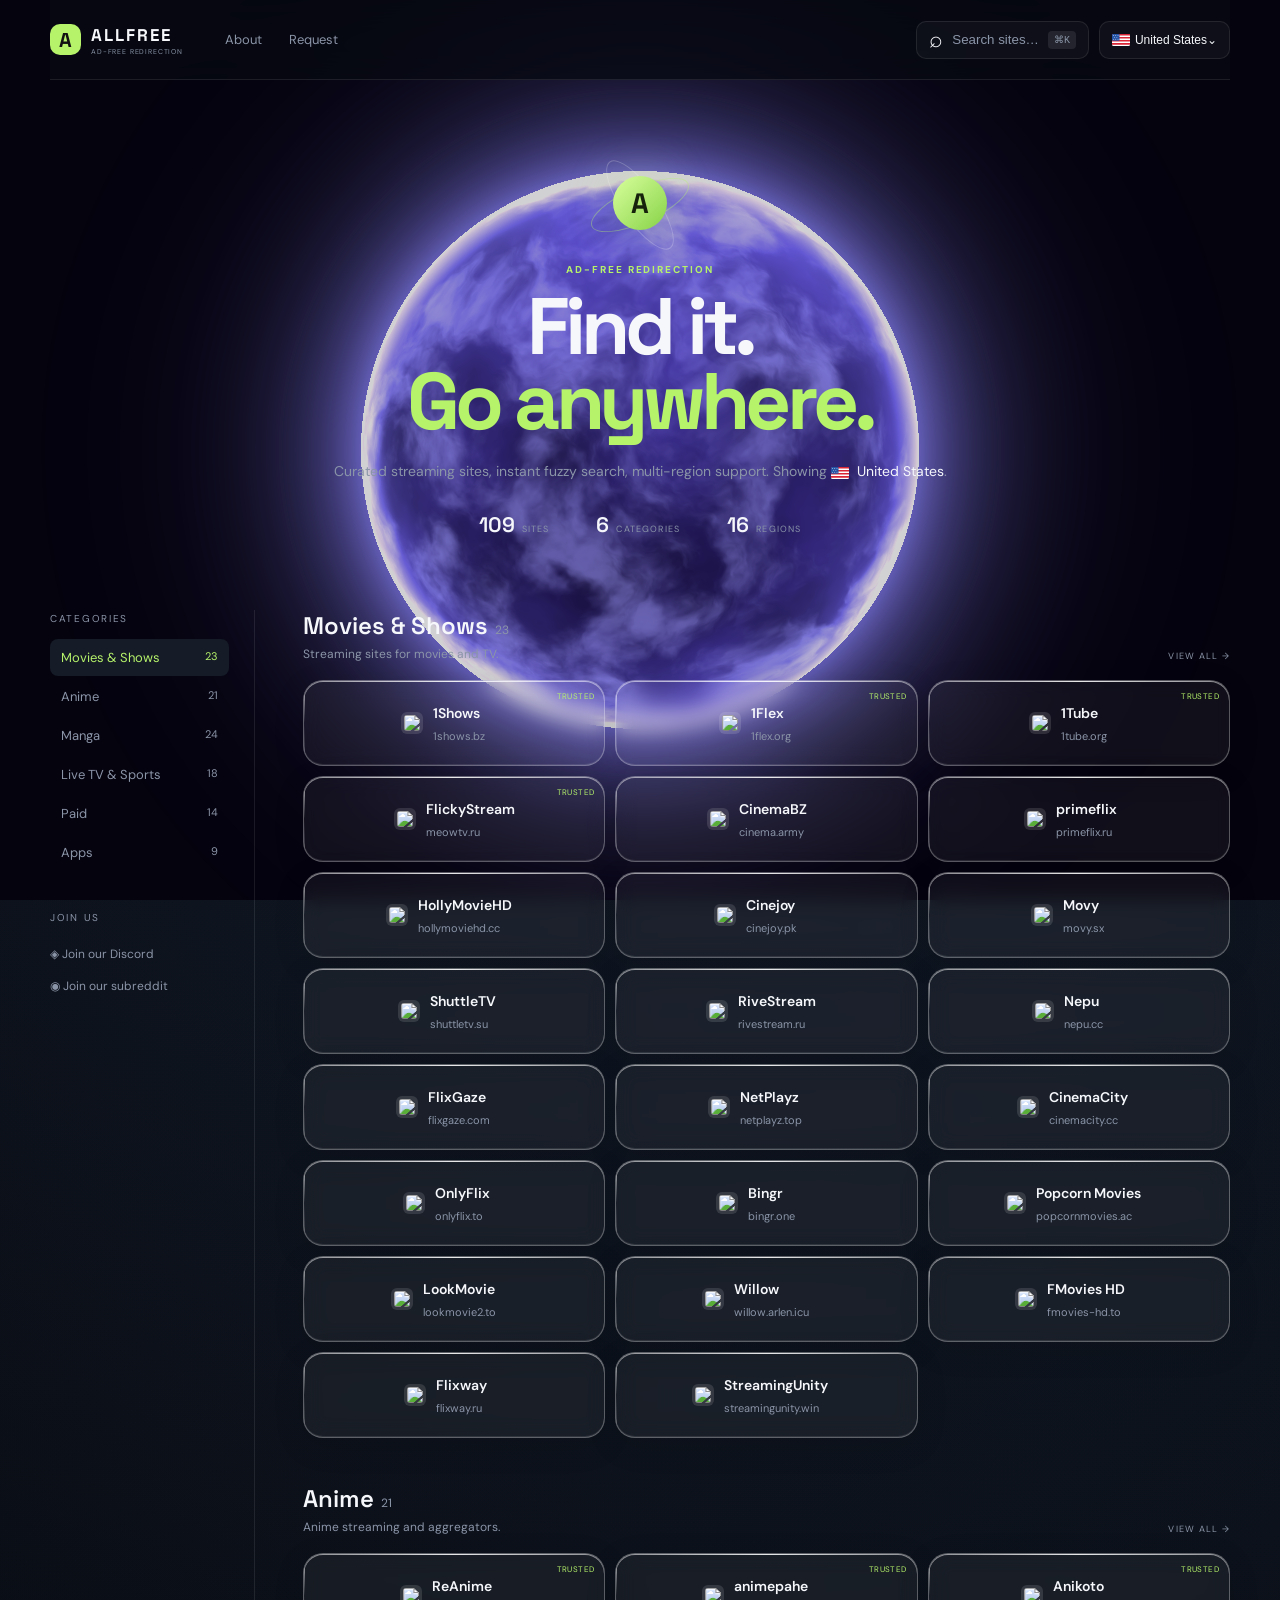
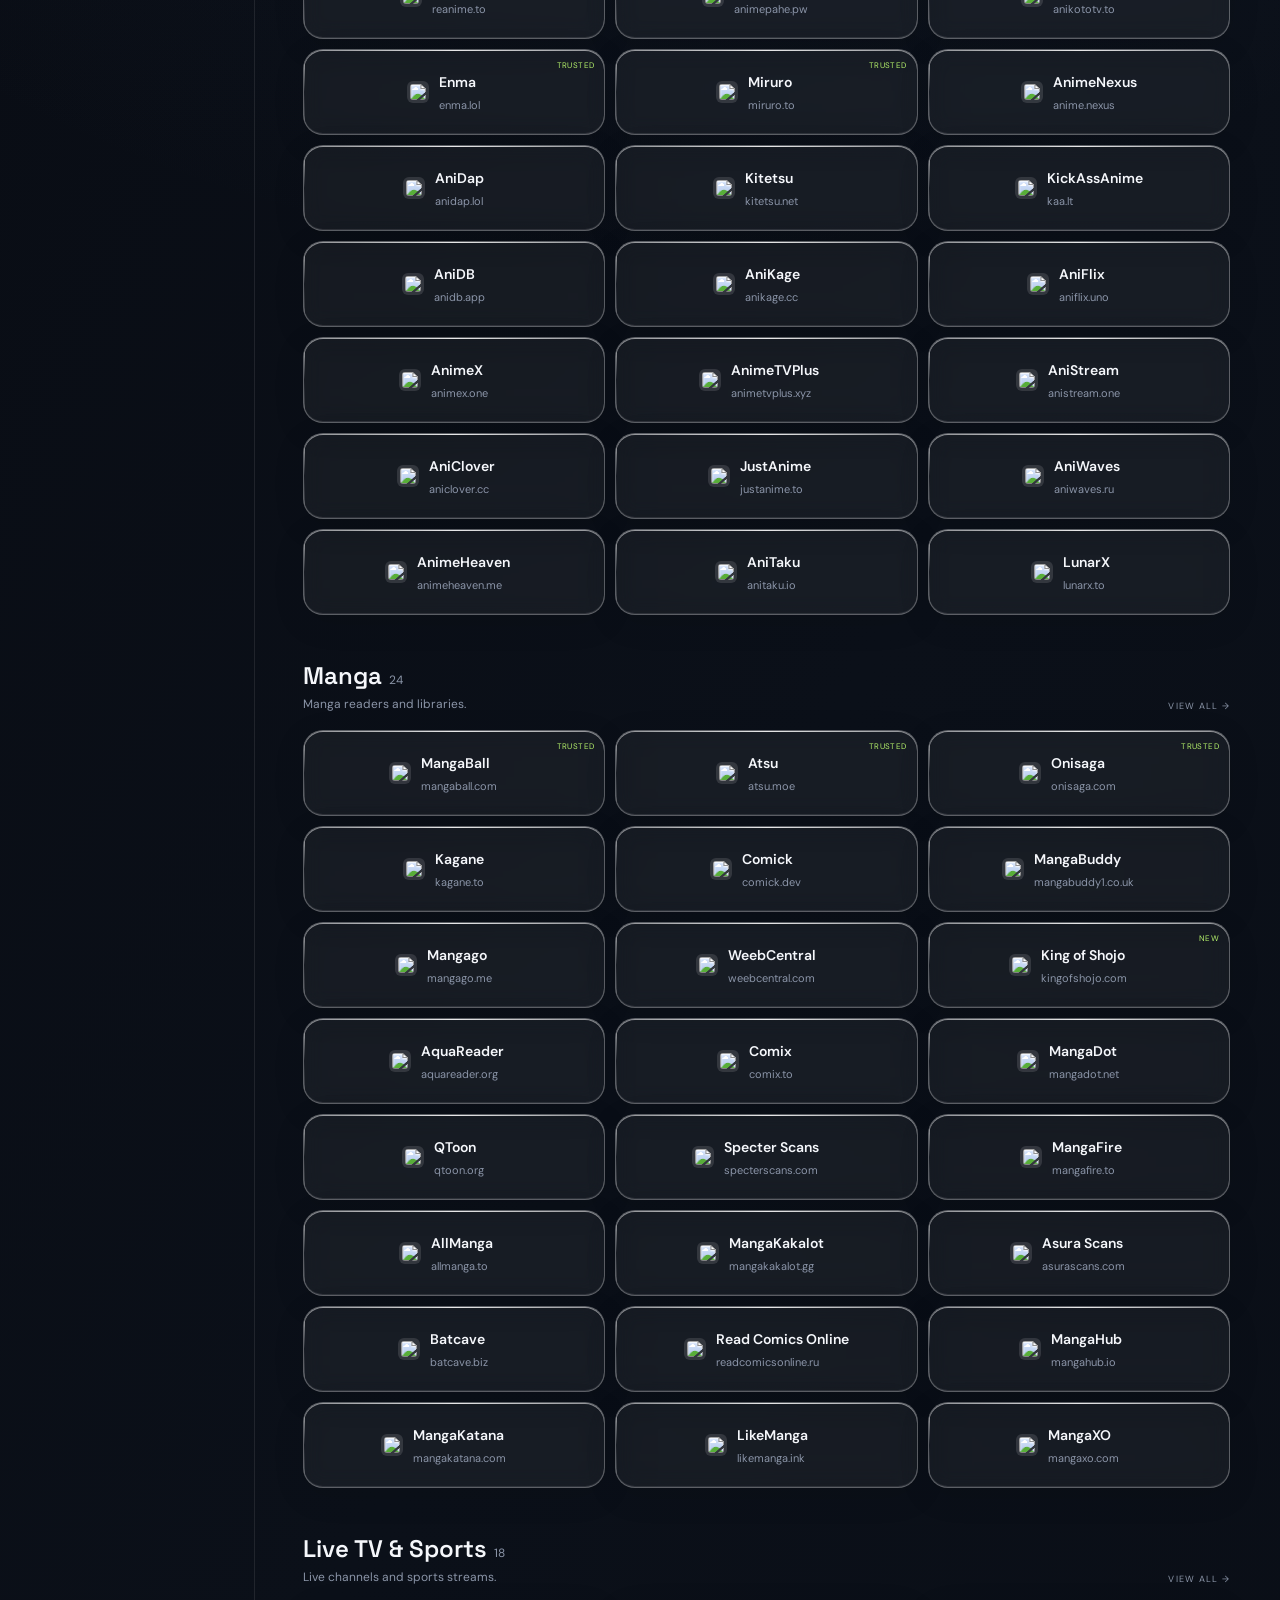
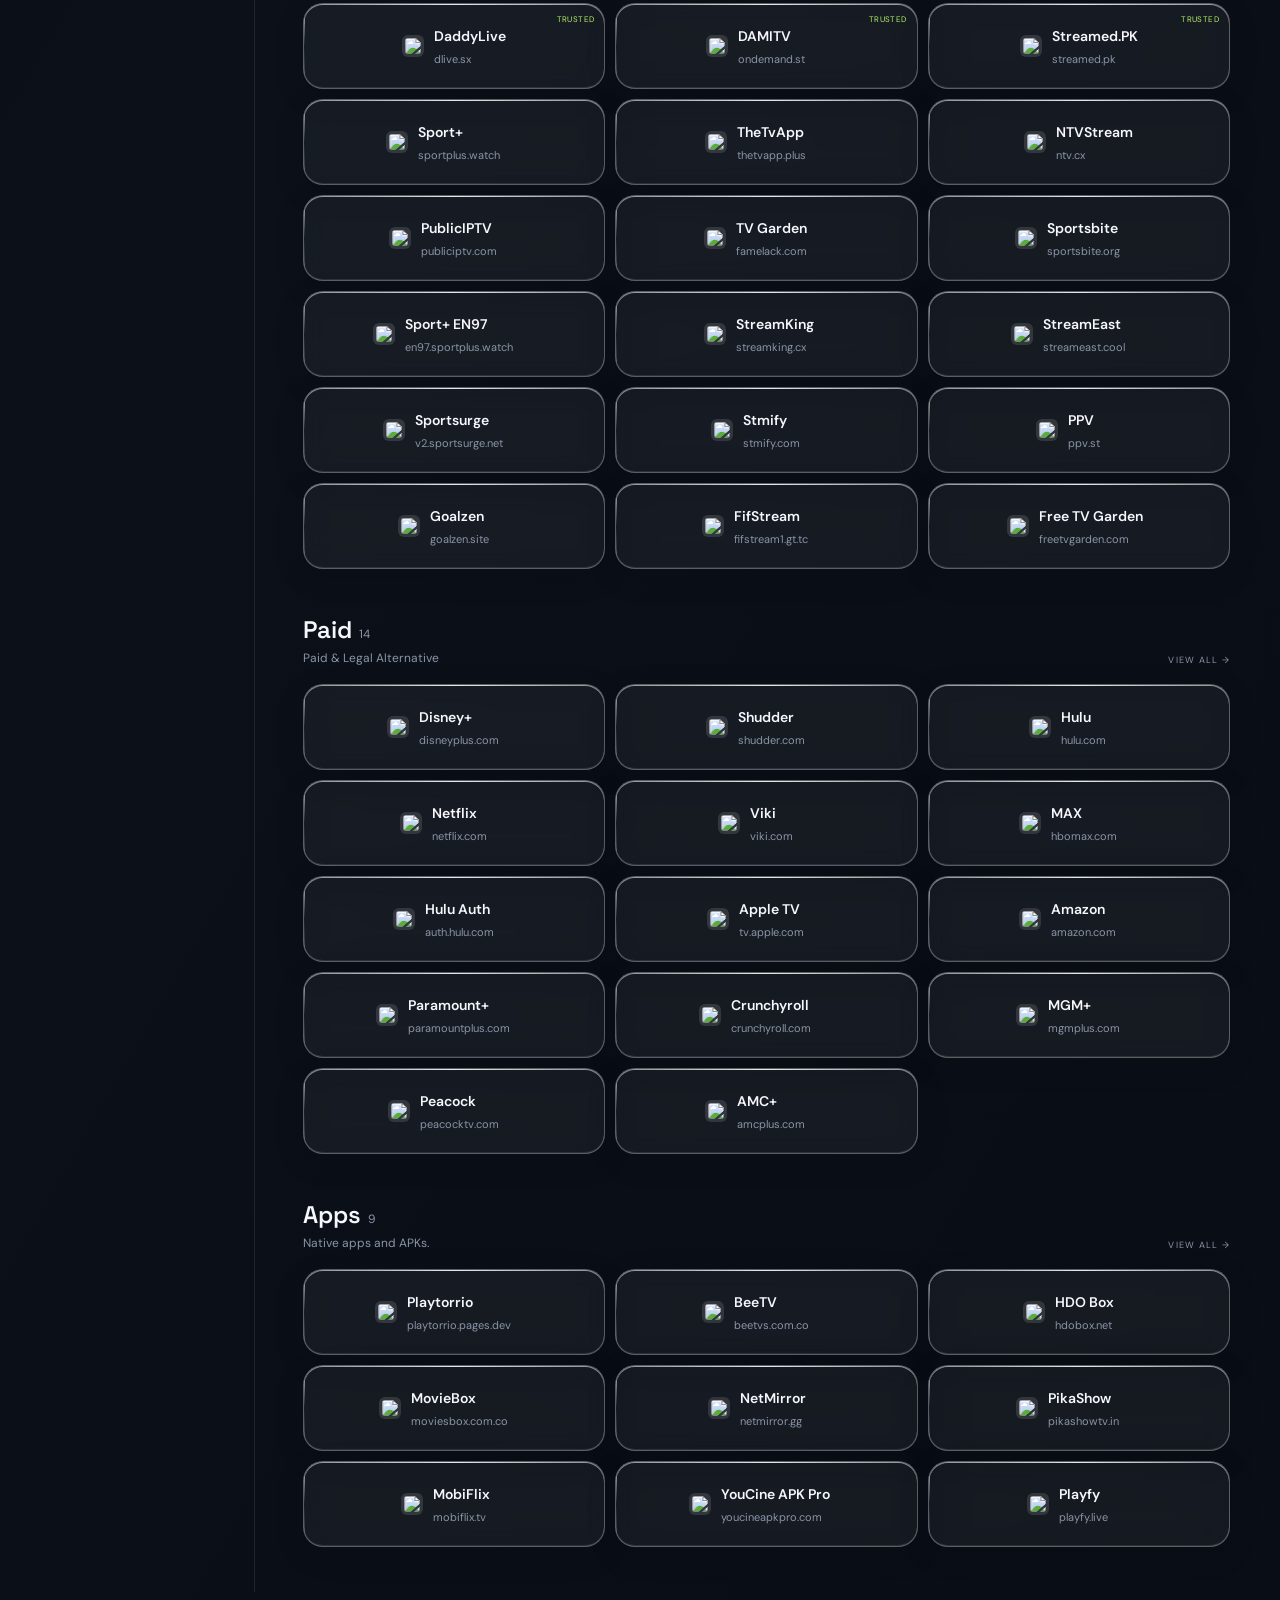
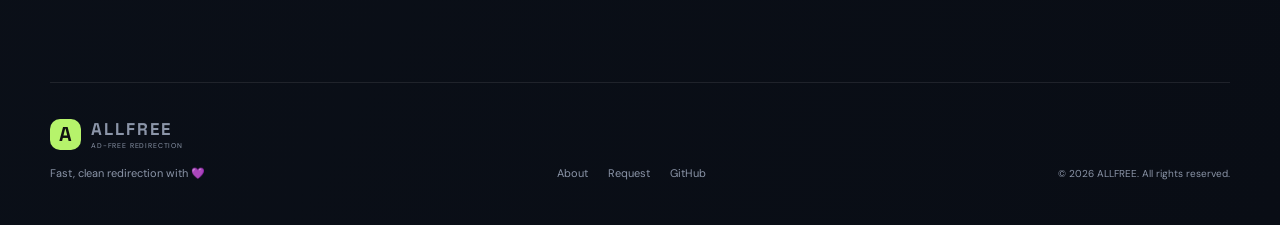
==== commit d4a7581a: "Add active region display targets" ====
--- a/index.html
+++ b/index.html
@@ -28,7 +28,7 @@
     <header class="site-header shell">
       <a class="brand" href="#top" aria-label="ALLFREE home"><span class="brand-mark">A</span><span><strong>ALLFREE</strong><small>AD-FREE REDIRECTION</small></span></a>
       <nav class="main-nav" aria-label="Main navigation"><a href="about.html">About</a><a href="request.html">Request</a></nav>
-      <div class="header-actions"><button class="search-trigger" id="searchTrigger" aria-label="Search"><span>⌕</span><span class="search-label">Search sites…</span><kbd>⌘K</kbd></button><button class="region" id="regionTrigger" aria-expanded="false" aria-label="Select region"><span class="us-flag" aria-hidden="true"><svg viewBox="0 0 24 16" role="img"><rect width="24" height="16" rx="2" fill="#fff"/><path fill="#d92535" d="M0 0h24v2H0zm0 4h24v2H0zm0 4h24v2H0zm0 4h24v2H0z"/><path fill="#d92535" d="M0 12h24v2H0zm0 4h24v0H0z"/><rect width="10" height="9" rx="1" fill="#2454a6"/><g fill="#fff"><circle cx="2" cy="2" r=".55"/><circle cx="5" cy="2" r=".55"/><circle cx="8" cy="2" r=".55"/><circle cx="3.5" cy="4.5" r=".55"/><circle cx="6.5" cy="4.5" r=".55"/><circle cx="2" cy="7" r=".55"/><circle cx="5" cy="7" r=".55"/><circle cx="8" cy="7" r=".55"/></g></svg></span><span>United States</span>⌄</button><div class="region-menu" id="regionMenu" aria-hidden="true"><div class="region-menu-title">CHOOSE REGION</div><button class="region-option active" data-region="United States"><span class="region-flag" aria-hidden="true"><svg viewBox="0 0 24 16"><rect width="24" height="16" rx="2" fill="#fff"/><path fill="#d92535" d="M0 0h24v2H0zm0 4h24v2H0zm0 4h24v2H0zm0 4h24v2H0z"/><rect width="10" height="9" rx="1" fill="#2454a6"/></svg></span><span>United States</span><b>Available</b></button><button class="region-option" data-region="India"><span class="region-flag" aria-hidden="true"><svg viewBox="0 0 24 16"><rect width="24" height="16" rx="2" fill="#fff"/><path fill="#f28c28" d="M0 0h24v5H0z"/><path fill="#16884b" d="M0 11h24v5H0z"/><circle cx="12" cy="8" r="2" fill="none" stroke="#2454a6" stroke-width=".7"/></svg></span><span>India</span><b>Available</b></button><div class="region-option disabled"><span class="region-flag" aria-hidden="true"><svg viewBox="0 0 24 16"><rect width="24" height="16" rx="2" fill="#194b9b"/><path stroke="#fff" stroke-width="4" d="M0 0l24 16M24 0L0 16"/><path stroke="#d92535" stroke-width="2" d="M0 0l24 16M24 0L0 16"/><path stroke="#fff" stroke-width="6" d="M12 0v16M0 8h24"/><path stroke="#d92535" stroke-width="3" d="M12 0v16M0 8h24"/></svg></span><span>United Kingdom</span><b>Coming soon</b></div><div class="region-option disabled"><span class="region-flag" aria-hidden="true"><svg viewBox="0 0 24 16"><rect width="24" height="16" rx="2" fill="#fff"/><path fill="#d92535" d="M0 0h6v16H0zm18 0h6v16h-6z"/><path fill="#d92535" d="M12 3l1 3 2-1-1.2 2.2 2.2.8-3 .6.5 3.4-1.5-2-1.5 2 .5-3.4-3-.6 2.2-.8L8 5l2 1z"/></svg></span><span>Canada</span><b>Coming soon</b></div><div class="region-option disabled"><span class="region-flag" aria-hidden="true"><svg viewBox="0 0 24 16"><rect width="24" height="16" rx="2" fill="#164b9b"/><circle cx="17" cy="11" r="1.3" fill="#fff"/><circle cx="20" cy="5" r=".8" fill="#fff"/><circle cx="18" cy="7" r=".7" fill="#fff"/></svg></span><span>Australia</span><b>Coming soon</b></div><div class="region-option disabled"><span class="region-flag" aria-hidden="true"><svg viewBox="0 0 24 16"><rect width="24" height="16" rx="2" fill="#f4c542"/><path fill="#151515" d="M0 0h24v5H0z"/><path fill="#c7353b" d="M0 5h24v6H0z"/></svg></span><span>Germany</span><b>Coming soon</b></div><div class="region-option disabled"><span class="region-flag" aria-hidden="true"><svg viewBox="0 0 24 16"><rect width="24" height="16" rx="2" fill="#ef4a5b"/><path fill="#fff" d="M8 0h8v16H8z"/><path fill="#2454a6" d="M0 0h8v16H0z"/></svg></span><span>France</span><b>Coming soon</b></div><div class="region-option disabled"><span class="region-flag" aria-hidden="true"><svg viewBox="0 0 24 16"><rect width="24" height="16" rx="2" fill="#fff"/><circle cx="12" cy="8" r="4" fill="#d92535"/></svg></span><span>Japan</span><b>Coming soon</b></div><div class="region-option disabled"><span class="region-flag" aria-hidden="true"><svg viewBox="0 0 24 16"><rect width="24" height="16" rx="2" fill="#fff"/><circle cx="12" cy="8" r="4" fill="#d92535"/><path fill="#2454a6" d="M12 8a4 4 0 0 0 0 4 4 4 0 0 1 0-8 4 4 0 0 0 0 4z"/></svg></span><span>South Korea</span><b>Coming soon</b></div><div class="region-option disabled"><span class="region-flag" aria-hidden="true"><svg viewBox="0 0 24 16"><rect width="24" height="16" rx="2" fill="#2c9a54"/><path fill="#f4c542" d="M12 2l9 6-9 6-9-6z"/><circle cx="12" cy="8" r="3" fill="#2454a6"/></svg></span><span>Brazil</span><b>Coming soon</b></div><div class="region-option disabled"><span class="region-flag" aria-hidden="true"><svg viewBox="0 0 24 16"><rect width="24" height="16" rx="2" fill="#234a73"/><circle cx="12" cy="8" r="5" fill="none" stroke="#8ed081" stroke-width="1.2"/><path d="M7 8h10M12 3v10" stroke="#8ed081" stroke-width=".8"/></svg></span><span>More regions</span><b>Coming soon</b></div><p class="region-note" id="regionNote"></p></div><button class="menu-toggle" id="menuToggle" aria-label="Open menu">☰</button></div>
+      <div class="header-actions"><button class="search-trigger" id="searchTrigger" aria-label="Search"><span>⌕</span><span class="search-label">Search sites…</span><kbd>⌘K</kbd></button><button class="region" id="regionTrigger" aria-expanded="false" aria-label="Select region"><span class="us-flag" aria-hidden="true"><svg viewBox="0 0 24 16" role="img"><rect width="24" height="16" rx="2" fill="#fff"/><path fill="#d92535" d="M0 0h24v2H0zm0 4h24v2H0zm0 4h24v2H0zm0 4h24v2H0z"/><path fill="#d92535" d="M0 12h24v2H0zm0 4h24v0H0z"/><rect width="10" height="9" rx="1" fill="#2454a6"/><g fill="#fff"><circle cx="2" cy="2" r=".55"/><circle cx="5" cy="2" r=".55"/><circle cx="8" cy="2" r=".55"/><circle cx="3.5" cy="4.5" r=".55"/><circle cx="6.5" cy="4.5" r=".55"/><circle cx="2" cy="7" r=".55"/><circle cx="5" cy="7" r=".55"/><circle cx="8" cy="7" r=".55"/></g></svg></span><span id="regionLabel">United States</span>⌄</button><div class="region-menu" id="regionMenu" aria-hidden="true"><div class="region-menu-title">CHOOSE REGION</div><button class="region-option active" data-region="United States"><span class="region-flag" aria-hidden="true"><svg viewBox="0 0 24 16"><rect width="24" height="16" rx="2" fill="#fff"/><path fill="#d92535" d="M0 0h24v2H0zm0 4h24v2H0zm0 4h24v2H0zm0 4h24v2H0z"/><rect width="10" height="9" rx="1" fill="#2454a6"/></svg></span><span>United States</span><b>Available</b></button><button class="region-option" data-region="India"><span class="region-flag" aria-hidden="true"><svg viewBox="0 0 24 16"><rect width="24" height="16" rx="2" fill="#fff"/><path fill="#f28c28" d="M0 0h24v5H0z"/><path fill="#16884b" d="M0 11h24v5H0z"/><circle cx="12" cy="8" r="2" fill="none" stroke="#2454a6" stroke-width=".7"/></svg></span><span>India</span><b>Available</b></button><div class="region-option disabled"><span class="region-flag" aria-hidden="true"><svg viewBox="0 0 24 16"><rect width="24" height="16" rx="2" fill="#194b9b"/><path stroke="#fff" stroke-width="4" d="M0 0l24 16M24 0L0 16"/><path stroke="#d92535" stroke-width="2" d="M0 0l24 16M24 0L0 16"/><path stroke="#fff" stroke-width="6" d="M12 0v16M0 8h24"/><path stroke="#d92535" stroke-width="3" d="M12 0v16M0 8h24"/></svg></span><span>United Kingdom</span><b>Coming soon</b></div><div class="region-option disabled"><span class="region-flag" aria-hidden="true"><svg viewBox="0 0 24 16"><rect width="24" height="16" rx="2" fill="#fff"/><path fill="#d92535" d="M0 0h6v16H0zm18 0h6v16h-6z"/><path fill="#d92535" d="M12 3l1 3 2-1-1.2 2.2 2.2.8-3 .6.5 3.4-1.5-2-1.5 2 .5-3.4-3-.6 2.2-.8L8 5l2 1z"/></svg></span><span>Canada</span><b>Coming soon</b></div><div class="region-option disabled"><span class="region-flag" aria-hidden="true"><svg viewBox="0 0 24 16"><rect width="24" height="16" rx="2" fill="#164b9b"/><circle cx="17" cy="11" r="1.3" fill="#fff"/><circle cx="20" cy="5" r=".8" fill="#fff"/><circle cx="18" cy="7" r=".7" fill="#fff"/></svg></span><span>Australia</span><b>Coming soon</b></div><div class="region-option disabled"><span class="region-flag" aria-hidden="true"><svg viewBox="0 0 24 16"><rect width="24" height="16" rx="2" fill="#f4c542"/><path fill="#151515" d="M0 0h24v5H0z"/><path fill="#c7353b" d="M0 5h24v6H0z"/></svg></span><span>Germany</span><b>Coming soon</b></div><div class="region-option disabled"><span class="region-flag" aria-hidden="true"><svg viewBox="0 0 24 16"><rect width="24" height="16" rx="2" fill="#ef4a5b"/><path fill="#fff" d="M8 0h8v16H8z"/><path fill="#2454a6" d="M0 0h8v16H0z"/></svg></span><span>France</span><b>Coming soon</b></div><div class="region-option disabled"><span class="region-flag" aria-hidden="true"><svg viewBox="0 0 24 16"><rect width="24" height="16" rx="2" fill="#fff"/><circle cx="12" cy="8" r="4" fill="#d92535"/></svg></span><span>Japan</span><b>Coming soon</b></div><div class="region-option disabled"><span class="region-flag" aria-hidden="true"><svg viewBox="0 0 24 16"><rect width="24" height="16" rx="2" fill="#fff"/><circle cx="12" cy="8" r="4" fill="#d92535"/><path fill="#2454a6" d="M12 8a4 4 0 0 0 0 4 4 4 0 0 1 0-8 4 4 0 0 0 0 4z"/></svg></span><span>South Korea</span><b>Coming soon</b></div><div class="region-option disabled"><span class="region-flag" aria-hidden="true"><svg viewBox="0 0 24 16"><rect width="24" height="16" rx="2" fill="#2c9a54"/><path fill="#f4c542" d="M12 2l9 6-9 6-9-6z"/><circle cx="12" cy="8" r="3" fill="#2454a6"/></svg></span><span>Brazil</span><b>Coming soon</b></div><div class="region-option disabled"><span class="region-flag" aria-hidden="true"><svg viewBox="0 0 24 16"><rect width="24" height="16" rx="2" fill="#234a73"/><circle cx="12" cy="8" r="5" fill="none" stroke="#8ed081" stroke-width="1.2"/><path d="M7 8h10M12 3v10" stroke="#8ed081" stroke-width=".8"/></svg></span><span>More regions</span><b>Coming soon</b></div><p class="region-note" id="regionNote"></p></div><button class="menu-toggle" id="menuToggle" aria-label="Open menu">☰</button></div>
     </header>
 
     <main id="top" class="shell">
@@ -36,7 +36,7 @@
         <div class="hero-art"><span class="orbit orbit-a"></span><span class="orbit orbit-b"></span><span class="planet">A</span></div>
         <p class="eyebrow">AD-FREE REDIRECTION</p>
         <h1>Find it.<br /><em>Go anywhere.</em></h1>
-        <p class="hero-copy">Curated streaming sites, instant fuzzy search, multi-region support. Showing <span><span class="us-flag" aria-hidden="true"><svg viewBox="0 0 24 16" role="img"><rect width="24" height="16" rx="2" fill="#fff"/><path fill="#d92535" d="M0 0h24v2H0zm0 4h24v2H0zm0 4h24v2H0zm0 4h24v2H0z"/><path fill="#d92535" d="M0 12h24v2H0zm0 4h24v0H0z"/><rect width="10" height="9" rx="1" fill="#2454a6"/><g fill="#fff"><circle cx="2" cy="2" r=".55"/><circle cx="5" cy="2" r=".55"/><circle cx="8" cy="2" r=".55"/><circle cx="3.5" cy="4.5" r=".55"/><circle cx="6.5" cy="4.5" r=".55"/><circle cx="2" cy="7" r=".55"/><circle cx="5" cy="7" r=".55"/><circle cx="8" cy="7" r=".55"/></g></svg></span> United States</span>.</p>
+        <p class="hero-copy">Curated streaming sites, instant fuzzy search, multi-region support. Showing <span id="heroRegion"><span class="us-flag" aria-hidden="true"><svg viewBox="0 0 24 16" role="img"><rect width="24" height="16" rx="2" fill="#fff"/><path fill="#d92535" d="M0 0h24v2H0zm0 4h24v2H0zm0 4h24v2H0zm0 4h24v2H0z"/><path fill="#d92535" d="M0 12h24v2H0zm0 4h24v0H0z"/><rect width="10" height="9" rx="1" fill="#2454a6"/><g fill="#fff"><circle cx="2" cy="2" r=".55"/><circle cx="5" cy="2" r=".55"/><circle cx="8" cy="2" r=".55"/><circle cx="3.5" cy="4.5" r=".55"/><circle cx="6.5" cy="4.5" r=".55"/><circle cx="2" cy="7" r=".55"/><circle cx="5" cy="7" r=".55"/><circle cx="8" cy="7" r=".55"/></g></svg></span> United States</span>.</p>
         <div class="stats"><div><strong>109</strong><span>SITES</span></div><div><strong>6</strong><span>CATEGORIES</span></div><div><strong>16</strong><span>REGIONS</span></div></div>
       </section>
 
--- a/responsive.css
+++ b/responsive.css
@@ -20,5 +20,7 @@
 
 .us-flag{display:inline-flex;align-items:center;vertical-align:middle;line-height:0}.us-flag svg{display:block;width:18px;height:12px;flex:none}.hero-copy .us-flag{margin-right:4px}.region .us-flag{margin-right:5px}@media(max-width:560px){.region .us-flag{display:none}}
 
-.header-actions{position:relative}.region{position:relative}.region-menu{position:absolute;right:0;top:48px;width:260px;max-height:70vh;overflow:auto;z-index:40;padding:10px;background:rgba(8,11,18,.97);border:1px solid rgba(255,255,255,.16);border-radius:16px;box-shadow:0 24px 60px rgba(0,0,0,.45);backdrop-filter:blur(18px);-webkit-backdrop-filter:blur(18px);display:none}.region-menu.open{display:block}.region-menu-title{padding:7px 10px 10px;color:var(--muted);font-size:9px;letter-spacing:.16em}.region-option{width:100%;display:grid;grid-template-columns:24px 1fr auto;align-items:center;gap:8px;padding:10px;border:0;border-radius:10px;background:transparent;color:var(--text);font:inherit;font-size:12px;text-align:left;cursor:pointer}.region-option:hover:not(.disabled),.region-option.active{background:rgba(182,243,107,.12);color:var(--accent)}.region-option b{font-size:9px;font-weight:500;color:var(--muted);white-space:nowrap}.region-option.active b{color:var(--accent)}.region-option.disabled{opacity:.55;cursor:not-allowed}.region-note{color:var(--accent);font-size:10px;line-height:1.4;margin:8px 10px 4px}.hero-copy .us-flag svg{width:18px;height:12px}@media(max-width:560px){.region-menu{position:fixed;top:72px;right:12px;width:min(280px,calc(100vw - 24px));max-height:calc(100vh - 90px)}.region{display:flex!important;align-items:center;gap:4px}}
+.header-actions{position:relative}.region{position:relative}.mobile-move-sheet{display:none}.region-menu{position:absolute;right:0;top:48px;width:260px;max-height:70vh;overflow:auto;z-index:40;padding:10px;background:rgba(8,11,18,.97);border:1px solid rgba(255,255,255,.16);border-radius:16px;box-shadow:0 24px 60px rgba(0,0,0,.45);backdrop-filter:blur(18px);-webkit-backdrop-filter:blur(18px);display:none}.region-menu.open{display:block}.region-menu-title{padding:7px 10px 10px;color:var(--muted);font-size:9px;letter-spacing:.16em}.region-option{width:100%;display:grid;grid-template-columns:24px 1fr auto;align-items:center;gap:8px;padding:10px;border:0;border-radius:10px;background:transparent;color:var(--text);font:inherit;font-size:12px;text-align:left;cursor:pointer}.region-option:hover:not(.disabled),.region-option.active{background:rgba(182,243,107,.12);color:var(--accent)}.region-option b{font-size:9px;font-weight:500;color:var(--muted);white-space:nowrap}.region-option.active b{color:var(--accent)}.region-option.disabled{opacity:.55;cursor:not-allowed}.region-note{color:var(--accent);font-size:10px;line-height:1.4;margin:8px 10px 4px}.hero-copy .us-flag svg{width:18px;height:12px}@media(max-width:560px){.region-menu{position:fixed;top:72px;right:12px;width:min(280px,calc(100vw - 24px));max-height:calc(100vh - 90px)}.region{display:flex!important;align-items:center;gap:4px}}
 .region-flag{display:inline-flex;align-items:center;justify-content:center;line-height:0}.region-flag svg{display:block;width:20px;height:14px;flex:none}.region-option .region-flag{width:24px}.region-option .region-flag svg{width:20px;height:14px}
+
+@media(max-width:560px){.mobile-filter{position:fixed;left:50%;bottom:18px;top:auto;z-index:25;display:block;width:auto;margin:0;transform:translateX(-50%);padding:0;background:none;backdrop-filter:none;-webkit-backdrop-filter:none}.mobile-filter #mobileSearch{display:none}.mobile-filter #filterToggle{min-width:108px;height:44px;padding:0 20px;border-radius:999px;background:rgba(17,19,30,.94);border:1px solid rgba(182,243,107,.55);box-shadow:0 12px 34px rgba(0,0,0,.42);font-size:12px;font-weight:700;letter-spacing:.1em;color:var(--accent)}.mobile-move-sheet{position:fixed;left:12px;right:12px;bottom:0;z-index:35;padding:12px 12px 20px;background:rgba(17,18,27,.98);border:1px solid rgba(182,243,107,.2);border-bottom:0;border-radius:24px 24px 0 0;box-shadow:0 -20px 70px rgba(0,0,0,.5);transform:translateY(110%);transition:transform .25s ease;visibility:hidden}.mobile-move-sheet.open{display:block;transform:translateY(0);visibility:visible}.move-sheet-handle{width:42px;height:5px;margin:0 auto 18px;border-radius:999px;background:rgba(182,243,107,.55)}.move-sheet-head{display:flex;align-items:center;justify-content:space-between;padding:0 6px 16px;color:var(--text)}.move-sheet-head strong{font:600 18px 'Space Grotesk'}.move-sheet-head button{border:0;background:none;color:var(--muted);font-size:24px;cursor:pointer}.move-options{display:grid;grid-template-columns:1fr 1fr;gap:10px}.move-options a{min-height:58px;display:grid;grid-template-columns:22px 1fr auto;align-items:center;gap:7px;padding:10px;border:1px solid rgba(255,255,255,.12);border-radius:14px;color:var(--text);font-size:12px}.move-options a:hover{border-color:var(--accent);color:var(--accent)}.move-options a span{line-height:1.25}.move-options a b{padding:3px 5px;border-radius:5px;background:rgba(255,255,255,.08);color:var(--muted);font-size:9px;font-weight:600}}
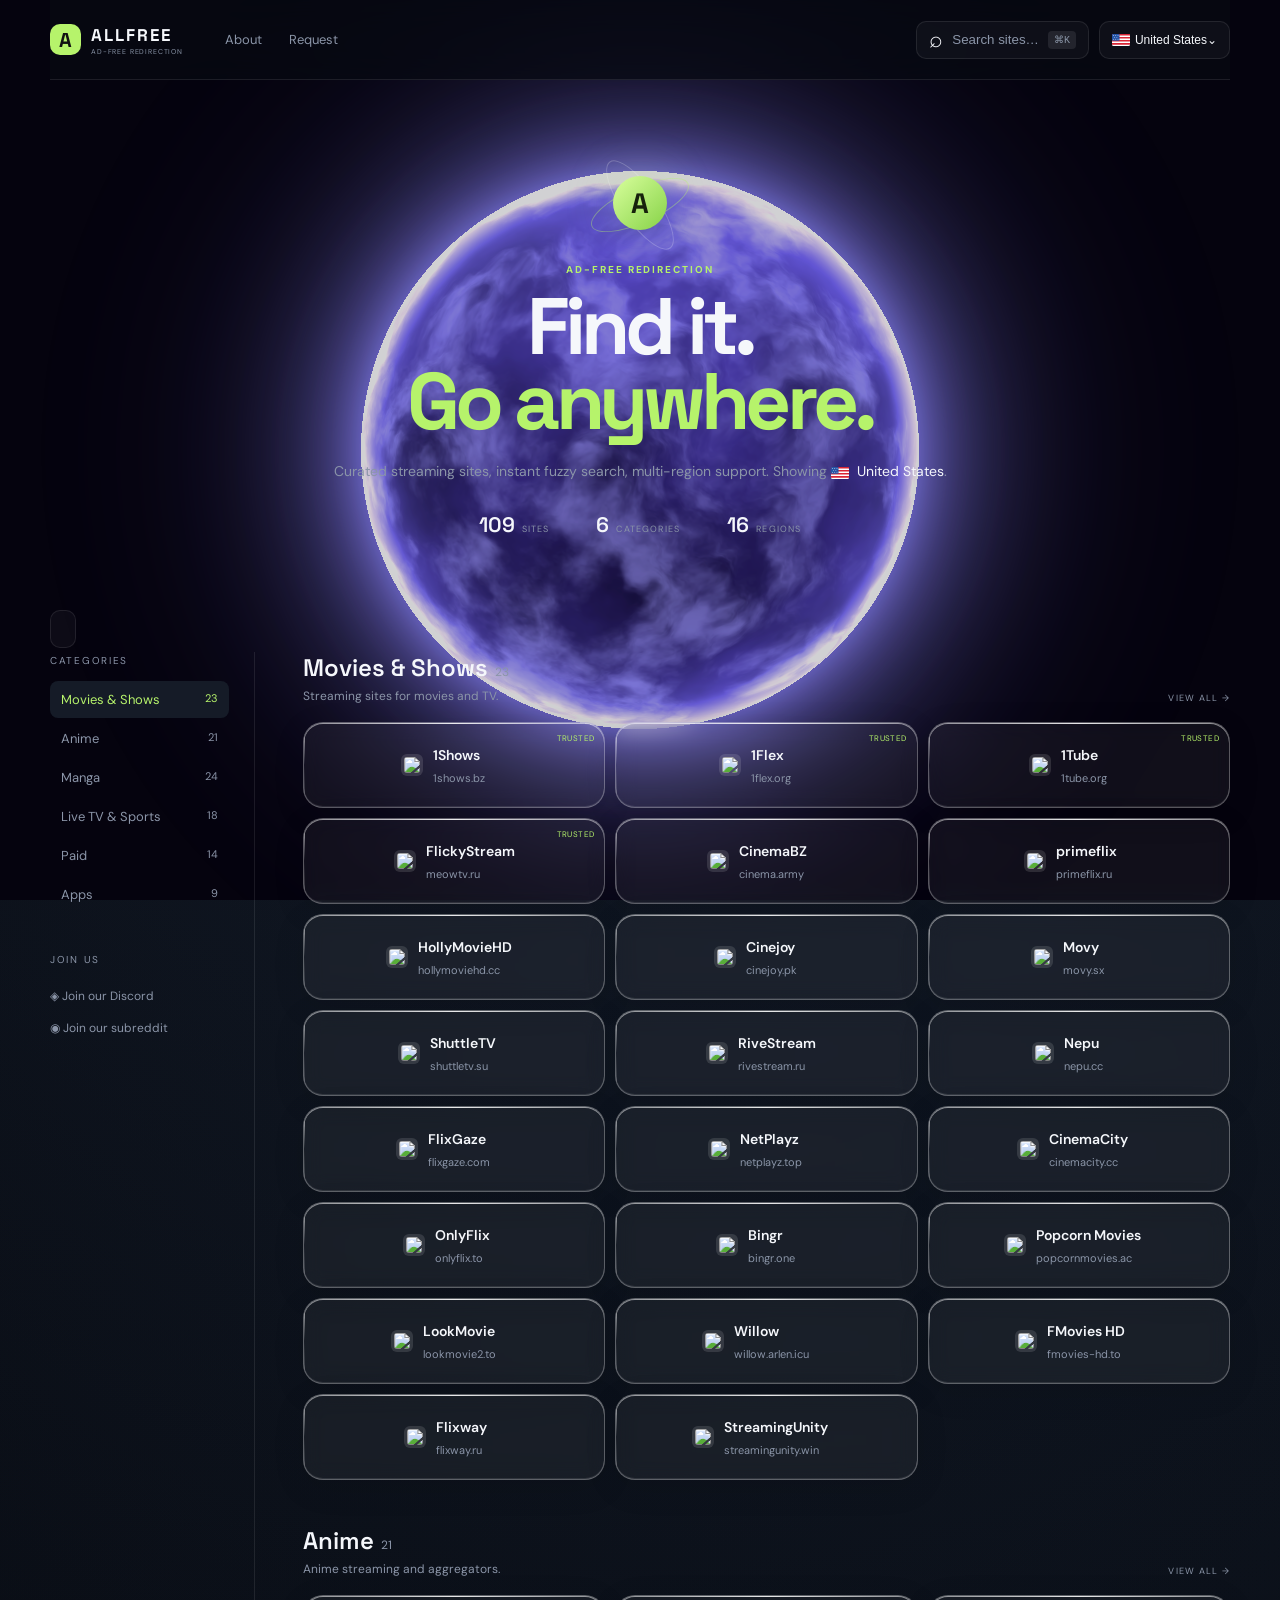
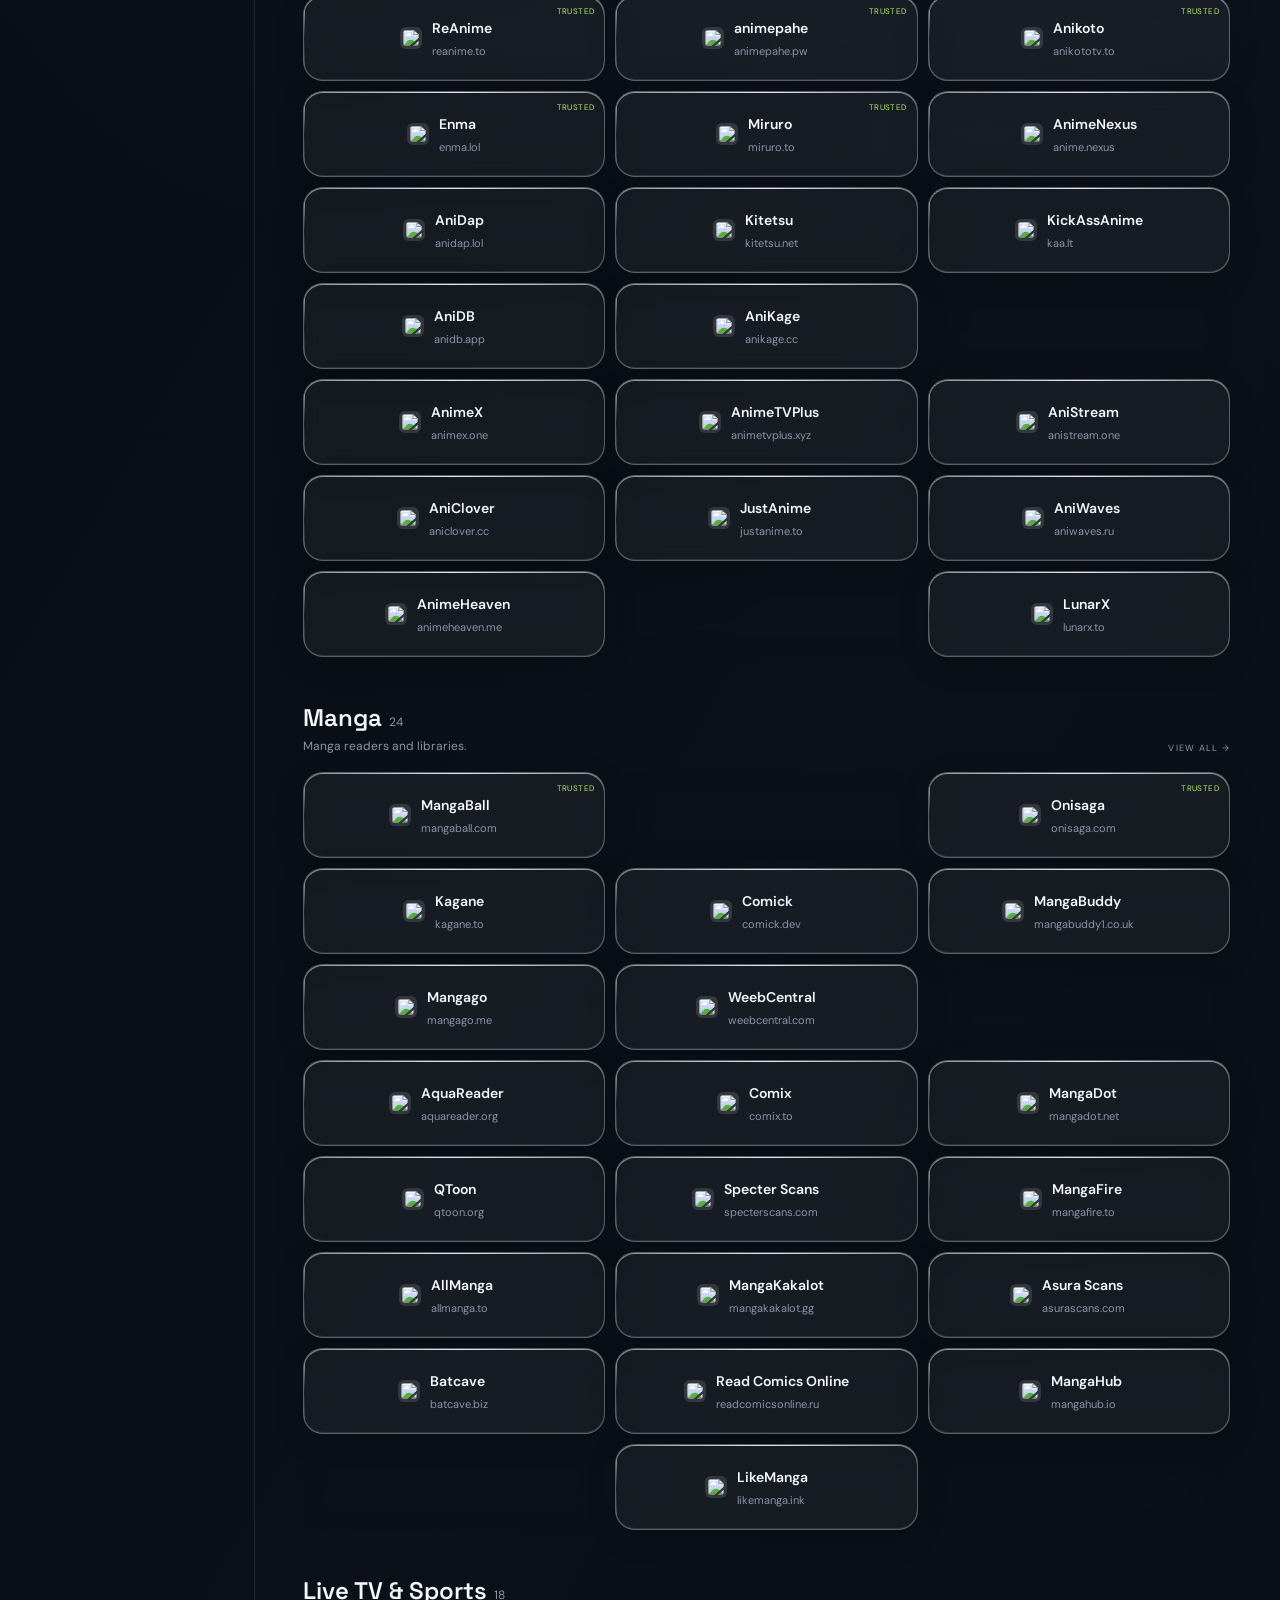
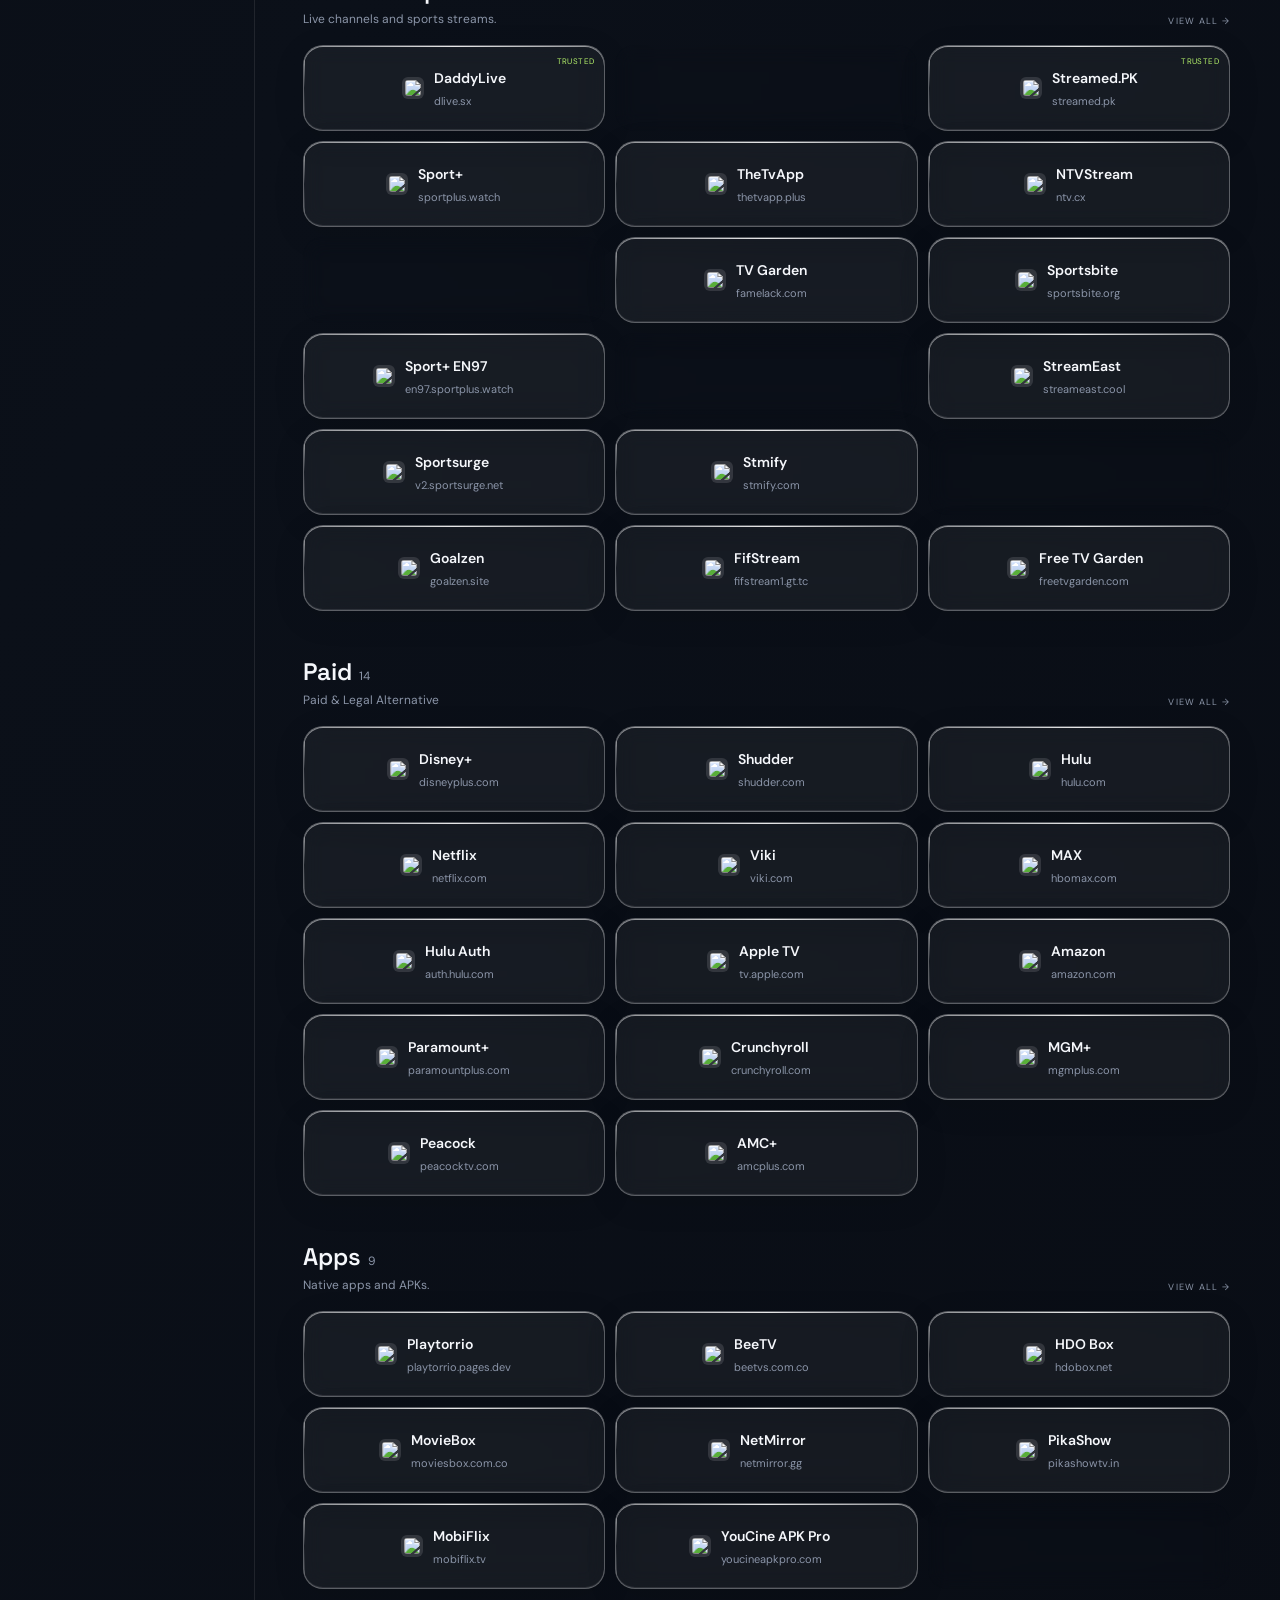
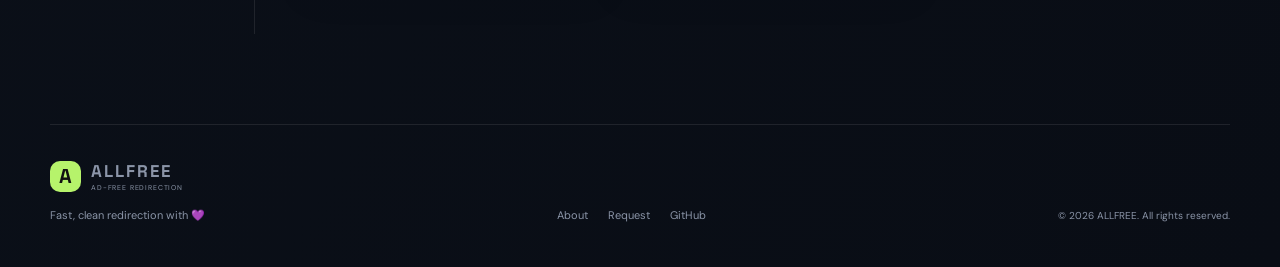
==== commit 4a5f1edc: "Add mobile region selector above cards" ====
--- a/index.html
+++ b/index.html
@@ -40,7 +40,7 @@
         <div class="stats"><div><strong>109</strong><span>SITES</span></div><div><strong>6</strong><span>CATEGORIES</span></div><div><strong>16</strong><span>REGIONS</span></div></div>
       </section>
 
-      <section class="directory-layout">
+      <div class="mobile-region-bar"><button id="mobileRegionTrigger" class="region" aria-label="Select region"></button></div><section class="directory-layout">
         <aside class="sidebar"><p class="side-label">CATEGORIES</p><a class="category active" href="#movies"><span>Movies &amp; Shows</span><b>23</b></a><a class="category" href="#anime"><span>Anime</span><b>21</b></a><a class="category" href="#manga"><span>Manga</span><b>24</b></a><a class="category" href="#live"><span>Live TV &amp; Sports</span><b>18</b></a><a class="category" href="#paid"><span>Paid</span><b>14</b></a><a class="category" href="#apps"><span>Apps</span><b>9</b></a><p class="side-label join">JOIN US</p><a class="social" href="#">◈ Join our Discord</a><a class="social" href="#">◉ Join our subreddit</a></aside>
         <div class="content"><div class="mobile-filter"><button id="filterToggle">MOVE</button><button id="mobileSearch">⌕ Search</button></div><div class="mobile-move-sheet" id="moveSheet" aria-hidden="true"><div class="move-sheet-handle"></div><div class="move-sheet-head"><strong>Move to category</strong><button id="closeMove" aria-label="Close category menu">×</button></div><div class="move-options"><a href="#movies" data-move="movies">▣ <span>Movies &amp; Shows</span><b>23</b></a><a href="#anime" data-move="anime">◉ <span>Anime</span><b>21</b></a><a href="#manga" data-move="manga">▥ <span>Manga</span><b>24</b></a><a href="#live" data-move="live">▣ <span>Live TV &amp; Sports</span><b>18</b></a><a href="#paid" data-move="paid">ⓢ <span>Paid</span><b>14</b></a><a href="#apps" data-move="apps">▣ <span>Apps</span><b>9</b></a></div></div><div id="sections"></div></div>
       </section>
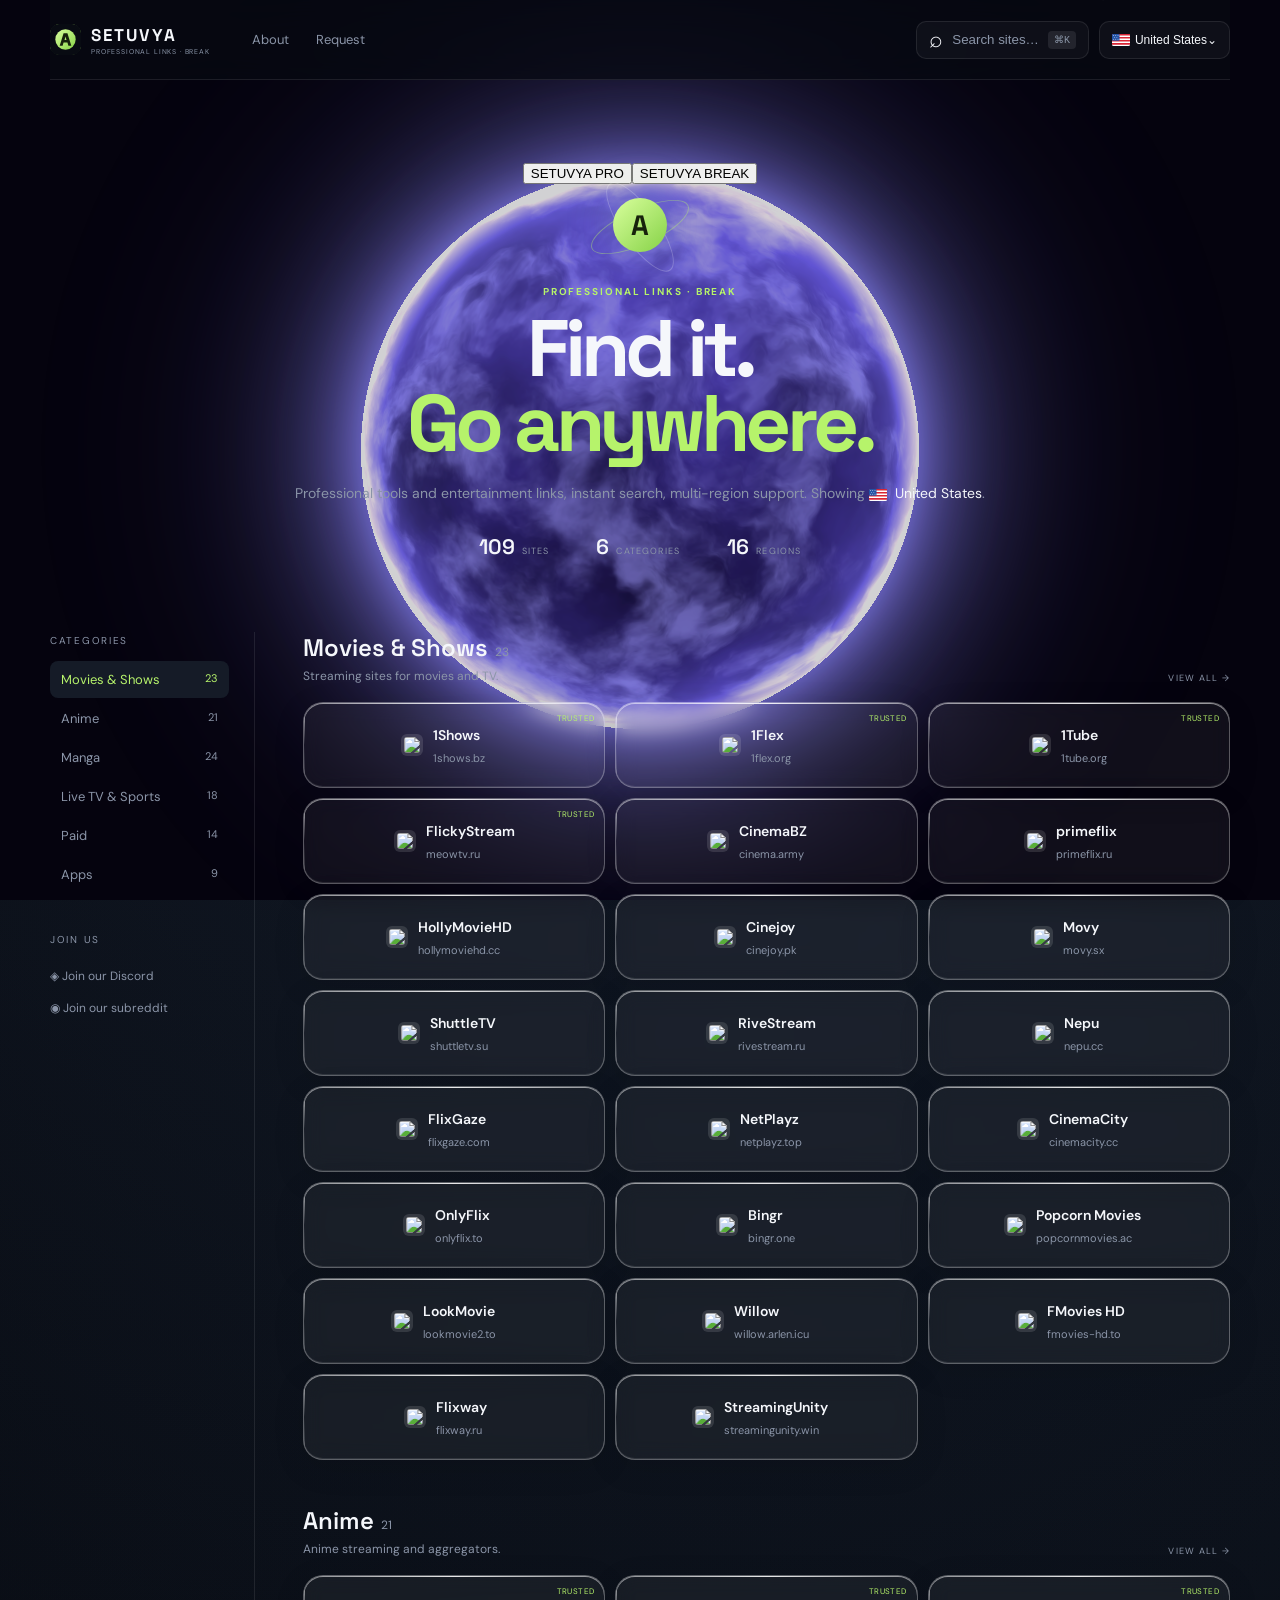
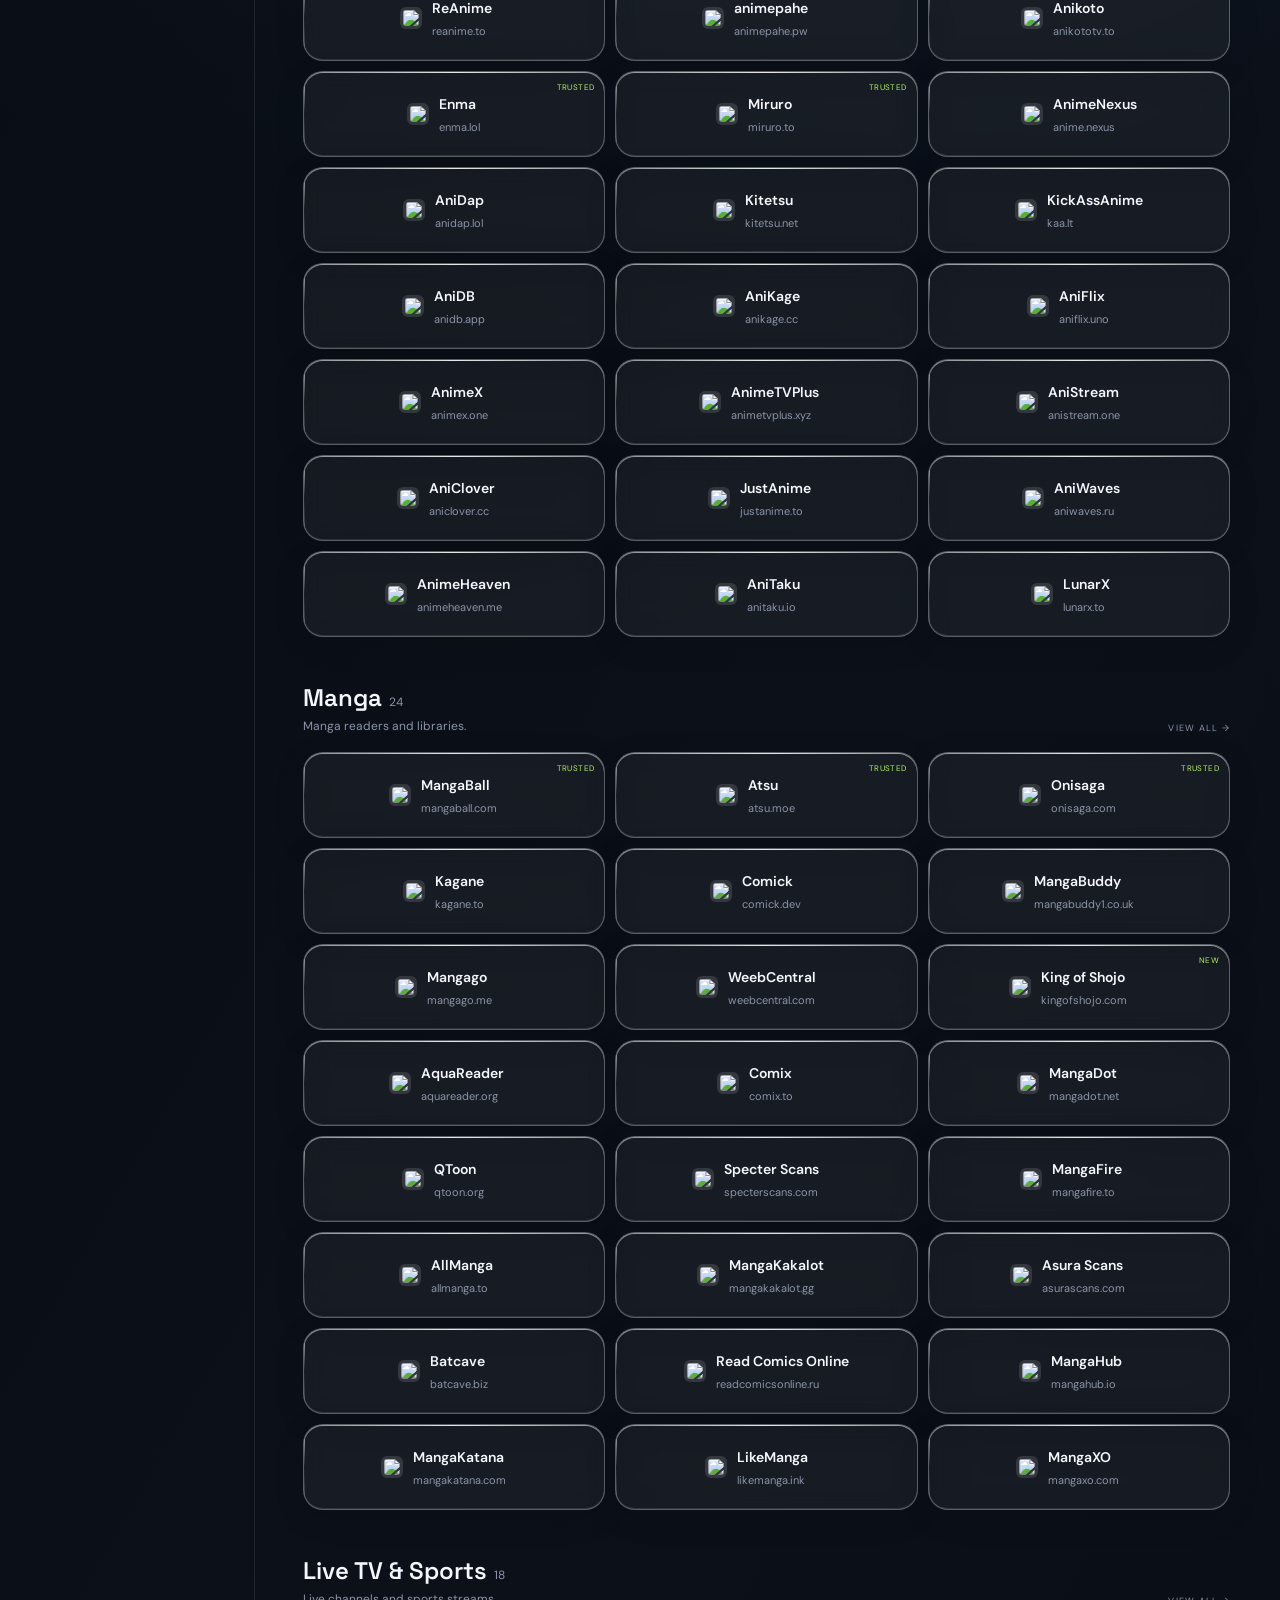
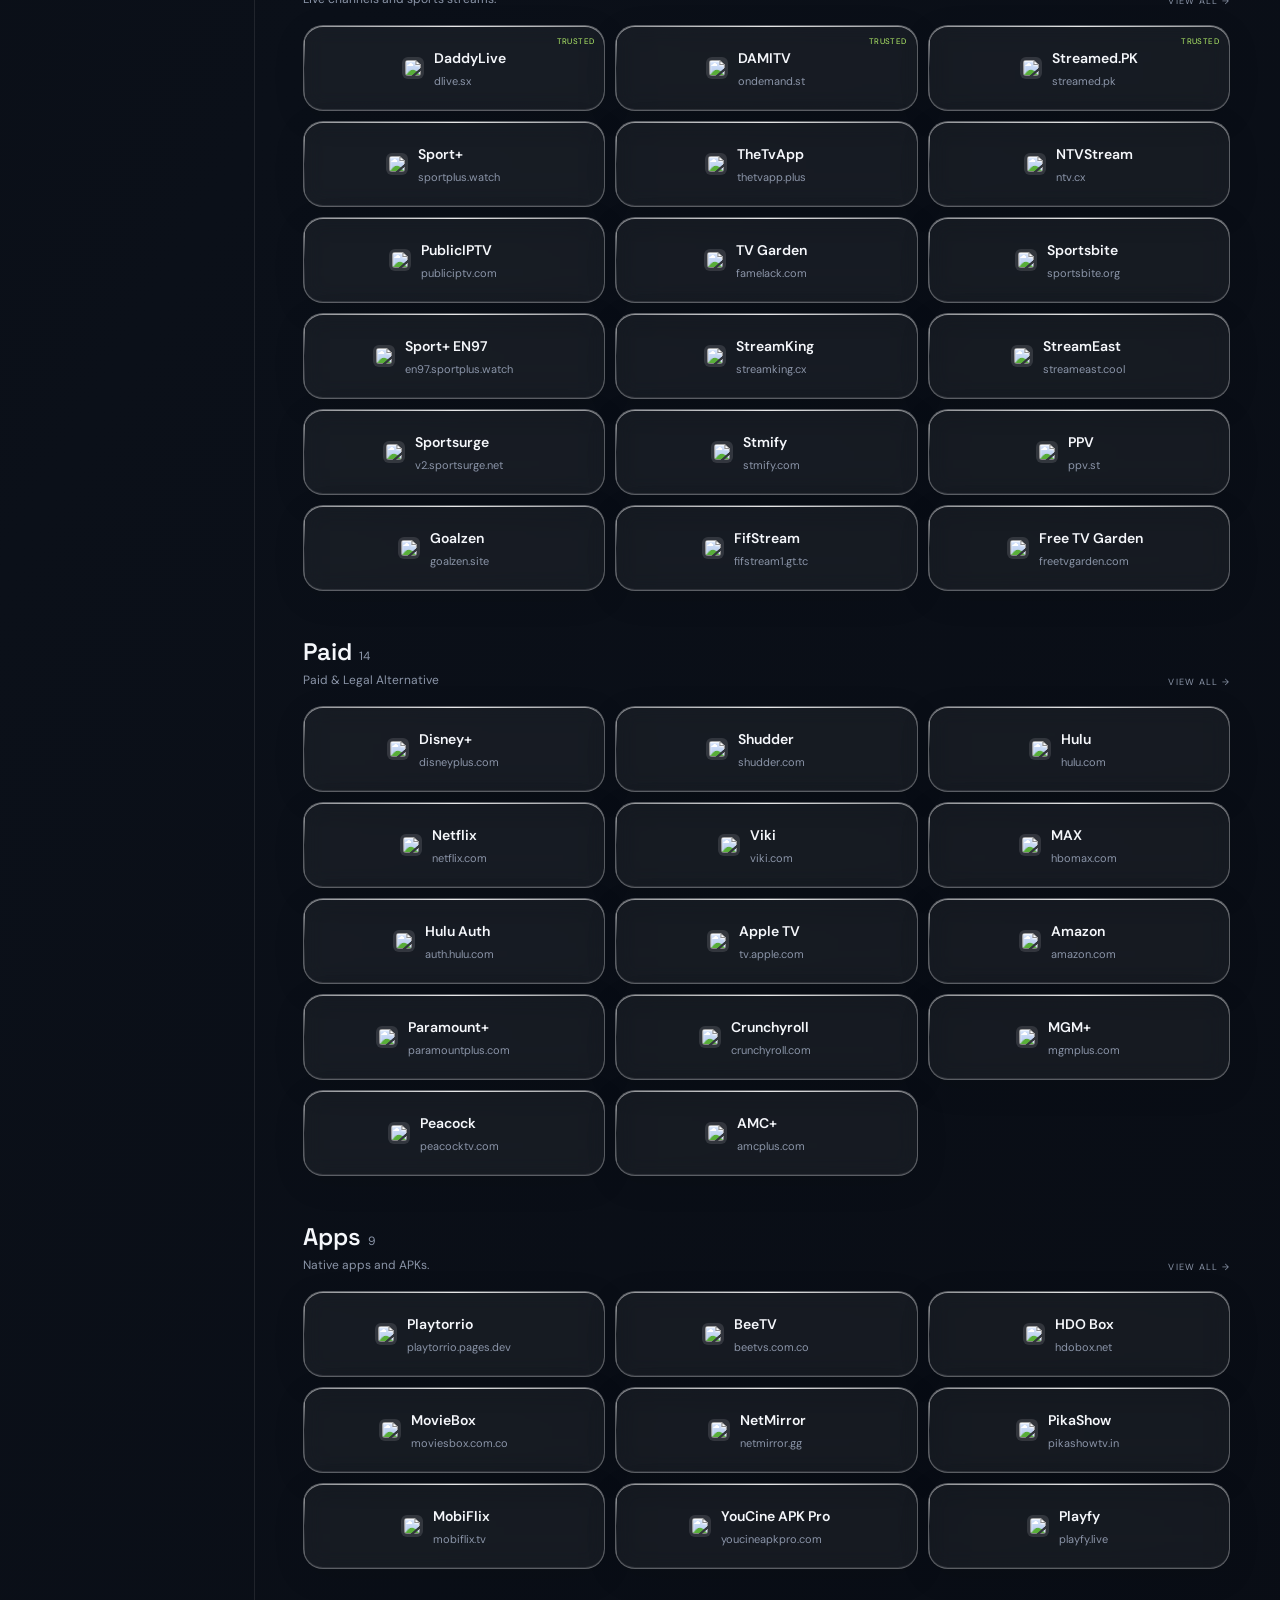
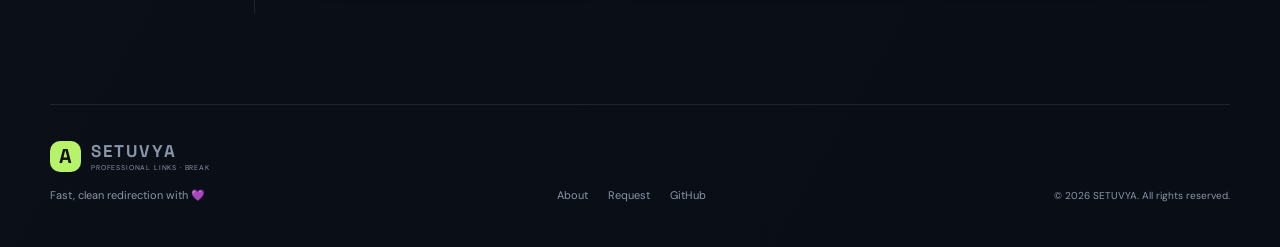
==== commit cc380050: "Rebrand homepage to SETUVYA with PRO and BREAK modes" ====
--- a/index.html
+++ b/index.html
@@ -4,17 +4,17 @@
     <meta charset="UTF-8" />
     <meta name="msvalidate.01" content="9EA5DC51A7426B33F94B8C0BFFFEE24A" />
     <meta name="viewport" content="width=device-width, initial-scale=1.0" />
-    <meta name="description" content="ALLFREE — ad-free redirection to useful streaming and media sites." />
-    <meta property="og:title" content="ALLFREE — Ad-Free Redirection" />
+    <meta name="description" content="SETUVYA — ad-free redirection to useful streaming and media sites." />
+    <meta property="og:title" content="SETUVYA — Ad-Free Redirection" />
     <meta property="og:description" content="Fast, clean redirection without intrusive ads." />
     <meta property="og:type" content="website" />
     <meta property="og:image" content="social-preview.svg" />
     <meta name="twitter:card" content="summary_large_image" />
-    <meta name="twitter:title" content="ALLFREE — Ad-Free Redirection" />
+    <meta name="twitter:title" content="SETUVYA — Ad-Free Redirection" />
     <meta name="twitter:description" content="Fast, clean redirection without intrusive ads." />
     <meta name="twitter:image" content="social-preview.svg" />
     <link rel="icon" type="image/svg+xml" href="favicon.svg" />
-    <title>ALLFREE — Ad-Free Redirection</title>
+    <title>SETUVYA — Ad-Free Redirection</title>
     <link rel="preconnect" href="https://fonts.googleapis.com" />
     <link rel="preconnect" href="https://fonts.gstatic.com" crossorigin />
     <link href="https://fonts.googleapis.com/css2?family=DM+Sans:wght@400;500;600;700&family=Space+Grotesk:wght@500;600;700&display=swap" rel="stylesheet" />
@@ -26,17 +26,17 @@
     <div class="mobile-energy-orb" aria-hidden="true"><canvas id="energyStars"></canvas><canvas id="energyShader"></canvas></div>
     <div class="ambient ambient-one"></div><div class="ambient ambient-two"></div>
     <header class="site-header shell">
-      <a class="brand" href="#top" aria-label="ALLFREE home"><span class="brand-mark">A</span><span><strong>ALLFREE</strong><small>AD-FREE REDIRECTION</small></span></a>
+      <a class="brand" href="#top" aria-label="SETUVYA home"><span class="brand-mark"><img src="favicon.svg" alt="" /></span><span><strong>SETUVYA</strong><small>PROFESSIONAL LINKS · BREAK</small></span></a>
       <nav class="main-nav" aria-label="Main navigation"><a href="about.html">About</a><a href="request.html">Request</a></nav>
       <div class="header-actions"><button class="search-trigger" id="searchTrigger" aria-label="Search"><span>⌕</span><span class="search-label">Search sites…</span><kbd>⌘K</kbd></button><button class="region" id="regionTrigger" aria-expanded="false" aria-label="Select region"><span class="us-flag" aria-hidden="true"><svg viewBox="0 0 24 16" role="img"><rect width="24" height="16" rx="2" fill="#fff"/><path fill="#d92535" d="M0 0h24v2H0zm0 4h24v2H0zm0 4h24v2H0zm0 4h24v2H0z"/><path fill="#d92535" d="M0 12h24v2H0zm0 4h24v0H0z"/><rect width="10" height="9" rx="1" fill="#2454a6"/><g fill="#fff"><circle cx="2" cy="2" r=".55"/><circle cx="5" cy="2" r=".55"/><circle cx="8" cy="2" r=".55"/><circle cx="3.5" cy="4.5" r=".55"/><circle cx="6.5" cy="4.5" r=".55"/><circle cx="2" cy="7" r=".55"/><circle cx="5" cy="7" r=".55"/><circle cx="8" cy="7" r=".55"/></g></svg></span><span id="regionLabel">United States</span>⌄</button><div class="region-menu" id="regionMenu" aria-hidden="true"><div class="region-menu-title">CHOOSE REGION</div><button class="region-option active" data-region="United States"><span class="region-flag" aria-hidden="true"><svg viewBox="0 0 24 16"><rect width="24" height="16" rx="2" fill="#fff"/><path fill="#d92535" d="M0 0h24v2H0zm0 4h24v2H0zm0 4h24v2H0zm0 4h24v2H0z"/><rect width="10" height="9" rx="1" fill="#2454a6"/></svg></span><span>United States</span><b>Available</b></button><button class="region-option" data-region="India"><span class="region-flag" aria-hidden="true"><svg viewBox="0 0 24 16"><rect width="24" height="16" rx="2" fill="#fff"/><path fill="#f28c28" d="M0 0h24v5H0z"/><path fill="#16884b" d="M0 11h24v5H0z"/><circle cx="12" cy="8" r="2" fill="none" stroke="#2454a6" stroke-width=".7"/></svg></span><span>India</span><b>Available</b></button><div class="region-option disabled"><span class="region-flag" aria-hidden="true"><svg viewBox="0 0 24 16"><rect width="24" height="16" rx="2" fill="#194b9b"/><path stroke="#fff" stroke-width="4" d="M0 0l24 16M24 0L0 16"/><path stroke="#d92535" stroke-width="2" d="M0 0l24 16M24 0L0 16"/><path stroke="#fff" stroke-width="6" d="M12 0v16M0 8h24"/><path stroke="#d92535" stroke-width="3" d="M12 0v16M0 8h24"/></svg></span><span>United Kingdom</span><b>Coming soon</b></div><div class="region-option disabled"><span class="region-flag" aria-hidden="true"><svg viewBox="0 0 24 16"><rect width="24" height="16" rx="2" fill="#fff"/><path fill="#d92535" d="M0 0h6v16H0zm18 0h6v16h-6z"/><path fill="#d92535" d="M12 3l1 3 2-1-1.2 2.2 2.2.8-3 .6.5 3.4-1.5-2-1.5 2 .5-3.4-3-.6 2.2-.8L8 5l2 1z"/></svg></span><span>Canada</span><b>Coming soon</b></div><div class="region-option disabled"><span class="region-flag" aria-hidden="true"><svg viewBox="0 0 24 16"><rect width="24" height="16" rx="2" fill="#164b9b"/><circle cx="17" cy="11" r="1.3" fill="#fff"/><circle cx="20" cy="5" r=".8" fill="#fff"/><circle cx="18" cy="7" r=".7" fill="#fff"/></svg></span><span>Australia</span><b>Coming soon</b></div><div class="region-option disabled"><span class="region-flag" aria-hidden="true"><svg viewBox="0 0 24 16"><rect width="24" height="16" rx="2" fill="#f4c542"/><path fill="#151515" d="M0 0h24v5H0z"/><path fill="#c7353b" d="M0 5h24v6H0z"/></svg></span><span>Germany</span><b>Coming soon</b></div><div class="region-option disabled"><span class="region-flag" aria-hidden="true"><svg viewBox="0 0 24 16"><rect width="24" height="16" rx="2" fill="#ef4a5b"/><path fill="#fff" d="M8 0h8v16H8z"/><path fill="#2454a6" d="M0 0h8v16H0z"/></svg></span><span>France</span><b>Coming soon</b></div><div class="region-option disabled"><span class="region-flag" aria-hidden="true"><svg viewBox="0 0 24 16"><rect width="24" height="16" rx="2" fill="#fff"/><circle cx="12" cy="8" r="4" fill="#d92535"/></svg></span><span>Japan</span><b>Coming soon</b></div><div class="region-option disabled"><span class="region-flag" aria-hidden="true"><svg viewBox="0 0 24 16"><rect width="24" height="16" rx="2" fill="#fff"/><circle cx="12" cy="8" r="4" fill="#d92535"/><path fill="#2454a6" d="M12 8a4 4 0 0 0 0 4 4 4 0 0 1 0-8 4 4 0 0 0 0 4z"/></svg></span><span>South Korea</span><b>Coming soon</b></div><div class="region-option disabled"><span class="region-flag" aria-hidden="true"><svg viewBox="0 0 24 16"><rect width="24" height="16" rx="2" fill="#2c9a54"/><path fill="#f4c542" d="M12 2l9 6-9 6-9-6z"/><circle cx="12" cy="8" r="3" fill="#2454a6"/></svg></span><span>Brazil</span><b>Coming soon</b></div><div class="region-option disabled"><span class="region-flag" aria-hidden="true"><svg viewBox="0 0 24 16"><rect width="24" height="16" rx="2" fill="#234a73"/><circle cx="12" cy="8" r="5" fill="none" stroke="#8ed081" stroke-width="1.2"/><path d="M7 8h10M12 3v10" stroke="#8ed081" stroke-width=".8"/></svg></span><span>More regions</span><b>Coming soon</b></div><p class="region-note" id="regionNote"></p></div><button class="menu-toggle" id="menuToggle" aria-label="Open menu">☰</button></div>
     </header>
 
     <main id="top" class="shell">
-      <section class="hero">
+      <section class="hero"><div class="mode-toggle" role="group" aria-label="Choose directory mode"><button class="mode-button active" data-mode="PRO">SETUVYA PRO</button><button class="mode-button" data-mode="BREAK">SETUVYA BREAK</button></div>
         <div class="hero-art"><span class="orbit orbit-a"></span><span class="orbit orbit-b"></span><span class="planet">A</span></div>
-        <p class="eyebrow">AD-FREE REDIRECTION</p>
+        <p class="eyebrow">PROFESSIONAL LINKS · BREAK</p>
         <h1>Find it.<br /><em>Go anywhere.</em></h1>
-        <p class="hero-copy">Curated streaming sites, instant fuzzy search, multi-region support. Showing <span id="heroRegion"><span class="us-flag" aria-hidden="true"><svg viewBox="0 0 24 16" role="img"><rect width="24" height="16" rx="2" fill="#fff"/><path fill="#d92535" d="M0 0h24v2H0zm0 4h24v2H0zm0 4h24v2H0zm0 4h24v2H0z"/><path fill="#d92535" d="M0 12h24v2H0zm0 4h24v0H0z"/><rect width="10" height="9" rx="1" fill="#2454a6"/><g fill="#fff"><circle cx="2" cy="2" r=".55"/><circle cx="5" cy="2" r=".55"/><circle cx="8" cy="2" r=".55"/><circle cx="3.5" cy="4.5" r=".55"/><circle cx="6.5" cy="4.5" r=".55"/><circle cx="2" cy="7" r=".55"/><circle cx="5" cy="7" r=".55"/><circle cx="8" cy="7" r=".55"/></g></svg></span> United States</span>.</p>
+        <p class="hero-copy">Professional tools and entertainment links, instant search, multi-region support. Showing <span id="heroRegion"><span class="us-flag" aria-hidden="true"><svg viewBox="0 0 24 16" role="img"><rect width="24" height="16" rx="2" fill="#fff"/><path fill="#d92535" d="M0 0h24v2H0zm0 4h24v2H0zm0 4h24v2H0zm0 4h24v2H0z"/><path fill="#d92535" d="M0 12h24v2H0zm0 4h24v0H0z"/><rect width="10" height="9" rx="1" fill="#2454a6"/><g fill="#fff"><circle cx="2" cy="2" r=".55"/><circle cx="5" cy="2" r=".55"/><circle cx="8" cy="2" r=".55"/><circle cx="3.5" cy="4.5" r=".55"/><circle cx="6.5" cy="4.5" r=".55"/><circle cx="2" cy="7" r=".55"/><circle cx="5" cy="7" r=".55"/><circle cx="8" cy="7" r=".55"/></g></svg></span> United States</span>.</p>
         <div class="stats"><div><strong>109</strong><span>SITES</span></div><div><strong>6</strong><span>CATEGORIES</span></div><div><strong>16</strong><span>REGIONS</span></div></div>
       </section>
 
@@ -46,9 +46,9 @@
       </section>
     </main>
 
-    <footer class="shell footer"><div><a class="brand" href="#top"><span class="brand-mark">A</span><span><strong>ALLFREE</strong><small>AD-FREE REDIRECTION</small></span></a><p>Fast, clean redirection with 💜</p></div><div class="footer-links"><a href="about.html">About</a><a href="request.html">Request</a><a href="https://github.com/kishan-ict">GitHub</a></div><small>© 2026 ALLFREE. All rights reserved.</small></footer>
+    <footer class="shell footer"><div><a class="brand" href="#top"><span class="brand-mark">A</span><span><strong>SETUVYA</strong><small>PROFESSIONAL LINKS · BREAK</small></span></a><p>Fast, clean redirection with 💜</p></div><div class="footer-links"><a href="about.html">About</a><a href="request.html">Request</a><a href="https://github.com/kishan-ict">GitHub</a></div><small>© 2026 SETUVYA. All rights reserved.</small></footer>
     <div class="search-modal" id="searchModal" aria-hidden="true"><div class="search-box"><button class="close" id="closeSearch">×</button><label for="searchInput">Search the directory</label><input id="searchInput" placeholder="Try Netflix, anime, sports…" autocomplete="off" /><div id="searchResults"></div></div></div>
-    <div class="about-modal" id="aboutModal" aria-hidden="true"><div class="about-card"><button class="close" id="closeAbout">×</button><p class="eyebrow">ABOUT ALLFREE</p><h2>Clean links.<br /><em>No distractions.</em></h2><p class="about-intro">ALLFREE is an ad-free redirection directory built to help people reach useful sites quickly and cleanly.</p><div class="team-label">THE TEAM</div><div class="team-member"><img src="https://aleropath.pages.dev/assets/kishan_patil_1783207176484-Dzjgoo0y.jpg" alt="Kishan M Patil" /><div><h3>KISHAN M PATIL</h3><p>Curator · Maintainer</p><span>Keeping ALLFREE simple, useful, and ad-free.</span></div></div></div></div>
+    <div class="about-modal" id="aboutModal" aria-hidden="true"><div class="about-card"><button class="close" id="closeAbout">×</button><p class="eyebrow">ABOUT SETUVYA</p><h2>Clean links.<br /><em>No distractions.</em></h2><p class="about-intro">SETUVYA is an ad-free redirection directory built to help people reach useful sites quickly and cleanly.</p><div class="team-label">THE TEAM</div><div class="team-member"><img src="https://aleropath.pages.dev/assets/kishan_patil_1783207176484-Dzjgoo0y.jpg" alt="Kishan M Patil" /><div><h3>KISHAN M PATIL</h3><p>Curator · Maintainer</p><span>Keeping SETUVYA simple, useful, and ad-free.</span></div></div></div></div>
     <script src="energy-orb.js"></script><script src="script.js"></script>
   </body>
 </html>
--- a/responsive.css
+++ b/responsive.css
@@ -24,3 +24,75 @@
 .region-flag{display:inline-flex;align-items:center;justify-content:center;line-height:0}.region-flag svg{display:block;width:20px;height:14px;flex:none}.region-option .region-flag{width:24px}.region-option .region-flag svg{width:20px;height:14px}
 
 @media(max-width:560px){.mobile-filter{position:fixed;left:50%;bottom:18px;top:auto;z-index:25;display:block;width:auto;margin:0;transform:translateX(-50%);padding:0;background:none;backdrop-filter:none;-webkit-backdrop-filter:none}.mobile-filter #mobileSearch{display:none}.mobile-filter #filterToggle{min-width:108px;height:44px;padding:0 20px;border-radius:999px;background:rgba(17,19,30,.94);border:1px solid rgba(182,243,107,.55);box-shadow:0 12px 34px rgba(0,0,0,.42);font-size:12px;font-weight:700;letter-spacing:.1em;color:var(--accent)}.mobile-move-sheet{position:fixed;left:12px;right:12px;bottom:0;z-index:35;padding:12px 12px 20px;background:rgba(17,18,27,.98);border:1px solid rgba(182,243,107,.2);border-bottom:0;border-radius:24px 24px 0 0;box-shadow:0 -20px 70px rgba(0,0,0,.5);transform:translateY(110%);transition:transform .25s ease;visibility:hidden}.mobile-move-sheet.open{display:block;transform:translateY(0);visibility:visible}.move-sheet-handle{width:42px;height:5px;margin:0 auto 18px;border-radius:999px;background:rgba(182,243,107,.55)}.move-sheet-head{display:flex;align-items:center;justify-content:space-between;padding:0 6px 16px;color:var(--text)}.move-sheet-head strong{font:600 18px 'Space Grotesk'}.move-sheet-head button{border:0;background:none;color:var(--muted);font-size:24px;cursor:pointer}.move-options{display:grid;grid-template-columns:1fr 1fr;gap:10px}.move-options a{min-height:58px;display:grid;grid-template-columns:22px 1fr auto;align-items:center;gap:7px;padding:10px;border:1px solid rgba(255,255,255,.12);border-radius:14px;color:var(--text);font-size:12px}.move-options a:hover{border-color:var(--accent);color:var(--accent)}.move-options a span{line-height:1.25}.move-options a b{padding:3px 5px;border-radius:5px;background:rgba(255,255,255,.08);color:var(--muted);font-size:9px;font-weight:600}}
+
+.mobile-region-bar{display:none}@media(max-width:560px){.mobile-region-bar{display:flex;justify-content:center;padding:0 0 16px}.mobile-region-bar .region{display:flex;align-items:center;justify-content:center;gap:5px;min-width:142px;height:38px}.mobile-region-bar .region .us-flag svg,.mobile-region-bar .region .region-flag svg{width:18px;height:12px}.mobile-region-bar .region-label{display:inline}.cards{grid-template-columns:repeat(2,minmax(0,1fr))}.card{min-width:0;padding:13px 9px}.card-name{font-size:12px;line-height:1.2}.card-url{font-size:9px}.badge{right:7px;top:7px;font-size:7px}}
+
+@media(max-width:560px){.mobile-region-bar .region span{display:inline-flex!important}.mobile-region-bar .region .search-label,.mobile-region-bar .region kbd{display:none!important}.mobile-region-bar .region .us-flag,.mobile-region-bar .region .region-flag{align-items:center}.mobile-region-bar .region .us-flag svg,.mobile-region-bar .region .region-flag svg{display:block}}
+
+/* Final mobile usability + liquid-glass pass. */
+@media (max-width: 700px){
+  html,body{width:100%;min-width:0;overflow-x:hidden;overflow-y:auto;touch-action:pan-y;-webkit-text-size-adjust:100%}
+  body{padding-bottom:env(safe-area-inset-bottom)}
+  .shell{width:calc(100% - 24px);max-width:none}
+  .site-header{width:100%;height:64px;padding:0 12px;margin:0;border-bottom:1px solid rgba(255,255,255,.16);background:rgba(8,11,18,.58);box-shadow:0 8px 30px rgba(0,0,0,.14);backdrop-filter:blur(16px);-webkit-backdrop-filter:blur(16px)}
+  .brand{min-width:0}.brand strong{font-size:14px}.brand small{font-size:6px}
+  .header-actions{min-width:0;gap:6px}.search-trigger,.menu-toggle{min-width:40px;height:40px;justify-content:center;border-radius:13px;background:rgba(255,255,255,.08);border-color:rgba(255,255,255,.2)}
+  .region{height:40px;max-width:142px;min-width:0;padding:0 9px;border-radius:13px;background:rgba(255,255,255,.08);border-color:rgba(255,255,255,.2);white-space:nowrap;overflow:hidden}
+  .region-label{overflow:hidden;text-overflow:ellipsis}
+  .hero{padding:42px 0 34px}.hero-copy{max-width:340px;line-height:1.55}
+  .stats{gap:14px}.stats div{min-width:0}.stats strong{font-size:18px}
+  .directory-layout{display:block;padding-bottom:86px}.content{width:100%;min-width:0}
+  .mobile-region-bar{position:sticky;top:64px;z-index:5;padding:8px 0 14px;background:linear-gradient(180deg,rgba(8,11,18,.86),rgba(8,11,18,.36),transparent);backdrop-filter:blur(12px);-webkit-backdrop-filter:blur(12px)}
+  .mobile-region-bar .region{width:min(100%,220px);height:42px;justify-content:center;box-shadow:0 8px 24px rgba(0,0,0,.16)}
+  .section{scroll-margin-top:120px;margin-bottom:32px}.section-head{align-items:start;gap:12px}
+  .section h2{font-size:20px;line-height:1.1}.section-desc{line-height:1.4}
+  .cards{grid-template-columns:repeat(2,minmax(0,1fr));gap:9px}
+  .card,.glass-card,.request-form{background:rgba(255,255,255,.055)!important;border:1px solid rgba(255,255,255,.26)!important;border-radius:18px!important;box-shadow:0 8px 28px rgba(0,0,0,.16),inset 0 1px 0 rgba(255,255,255,.42),inset 0 -1px 0 rgba(255,255,255,.08)!important;backdrop-filter:blur(7px)!important;-webkit-backdrop-filter:blur(7px)!important}
+  .card{min-height:82px;padding:12px 10px;transform:none!important}
+  .card:has(.site-icon.loaded){gap:8px}.site-icon{width:26px;height:26px;padding:4px;border-radius:8px}
+  .card-name{font-size:12px;line-height:1.25;overflow-wrap:anywhere}.card-url{font-size:9px;line-height:1.25}
+  .badge{font-size:7px;right:6px;top:6px}
+  .mobile-filter{bottom:calc(14px + env(safe-area-inset-bottom));z-index:25}
+  .mobile-filter #filterToggle{height:46px;min-width:116px;border-radius:999px;background:rgba(17,19,30,.72);border:1px solid rgba(182,243,107,.65);backdrop-filter:blur(12px);-webkit-backdrop-filter:blur(12px);box-shadow:0 12px 34px rgba(0,0,0,.3)}
+  .mobile-move-sheet{left:8px;right:8px;padding-bottom:calc(18px + env(safe-area-inset-bottom));background:rgba(15,20,29,.78);border:1px solid rgba(255,255,255,.22);border-bottom:0;backdrop-filter:blur(18px);-webkit-backdrop-filter:blur(18px)}
+  .move-options{gap:8px}.move-options a{min-height:56px;background:rgba(255,255,255,.055);border-color:rgba(255,255,255,.18)}
+  .main-nav.mobile-open{top:64px;background:rgba(15,20,29,.78);border-color:rgba(255,255,255,.22);backdrop-filter:blur(18px);-webkit-backdrop-filter:blur(18px)}
+  .footer{padding-bottom:calc(38px + env(safe-area-inset-bottom))}
+  .about-card{padding:25px 18px;border-radius:22px;background:rgba(14,22,31,.78);border-color:rgba(255,255,255,.24);backdrop-filter:blur(18px);-webkit-backdrop-filter:blur(18px)}
+}
+@media (max-width: 390px){
+  .shell{width:calc(100% - 18px)}.brand strong{font-size:13px}.brand small{display:none}
+  .header-actions{gap:4px}.search-trigger,.menu-toggle,.region{height:38px}
+  .cards{gap:7px}.card{min-height:78px;padding:10px 8px}.card-name{font-size:11px}.card-url{font-size:8px}.site-icon{width:23px;height:23px}
+  .stats{gap:9px}.stats span{font-size:7px}
+}
+
+/* Move interaction touch fix. */
+
+@media (max-width:700px){
+  body.move-open{overflow:hidden}
+  .mobile-filter #filterToggle,.mobile-move-sheet,.mobile-move-sheet *{touch-action:manipulation}
+  .mobile-move-sheet{display:block!important;pointer-events:none;opacity:0;transform:translateY(110%);transition:transform .25s ease,opacity .2s ease}
+  .mobile-move-sheet.open{pointer-events:auto;opacity:1;transform:translateY(0)}
+  .mobile-move-sheet::before{content:"";position:fixed;inset:0;z-index:-1;background:rgba(0,0,0,.28);pointer-events:auto}
+  .move-sheet-head button,.move-options a{position:relative;z-index:2;min-height:52px}
+}
+
+/* Reliable mobile MOVE layering. */
+@media (max-width:700px){
+  .mobile-filter{position:fixed!important;z-index:100!important;pointer-events:auto!important}
+  .mobile-filter #filterToggle{position:relative!important;z-index:101!important;pointer-events:auto!important;cursor:pointer!important}
+  .mobile-move-sheet{display:block!important;visibility:hidden!important;opacity:0!important;pointer-events:none!important;transform:translateY(110%)!important;z-index:200!important}
+  .mobile-move-sheet.open{visibility:visible!important;opacity:1!important;pointer-events:auto!important;transform:translateY(0)!important}
+  .mobile-move-sheet::before{display:none!important}
+  .mobile-move-sheet .move-sheet-head button,
+  .mobile-move-sheet .move-options a{pointer-events:auto!important;cursor:pointer!important}
+}
+
+/* Scroll-stable MOVE sheet. */
+@media (max-width:700px){
+  .mobile-filter{bottom:calc(14px + env(safe-area-inset-bottom,0px));}
+  .mobile-move-sheet{height:auto;max-height:min(78dvh,560px);overflow-y:auto;overscroll-behavior:contain;-webkit-overflow-scrolling:touch;padding-bottom:calc(18px + env(safe-area-inset-bottom,0px));}
+  .mobile-move-sheet .move-options{padding-bottom:2px;}
+  .mobile-move-sheet.open{display:block!important;}
+}
